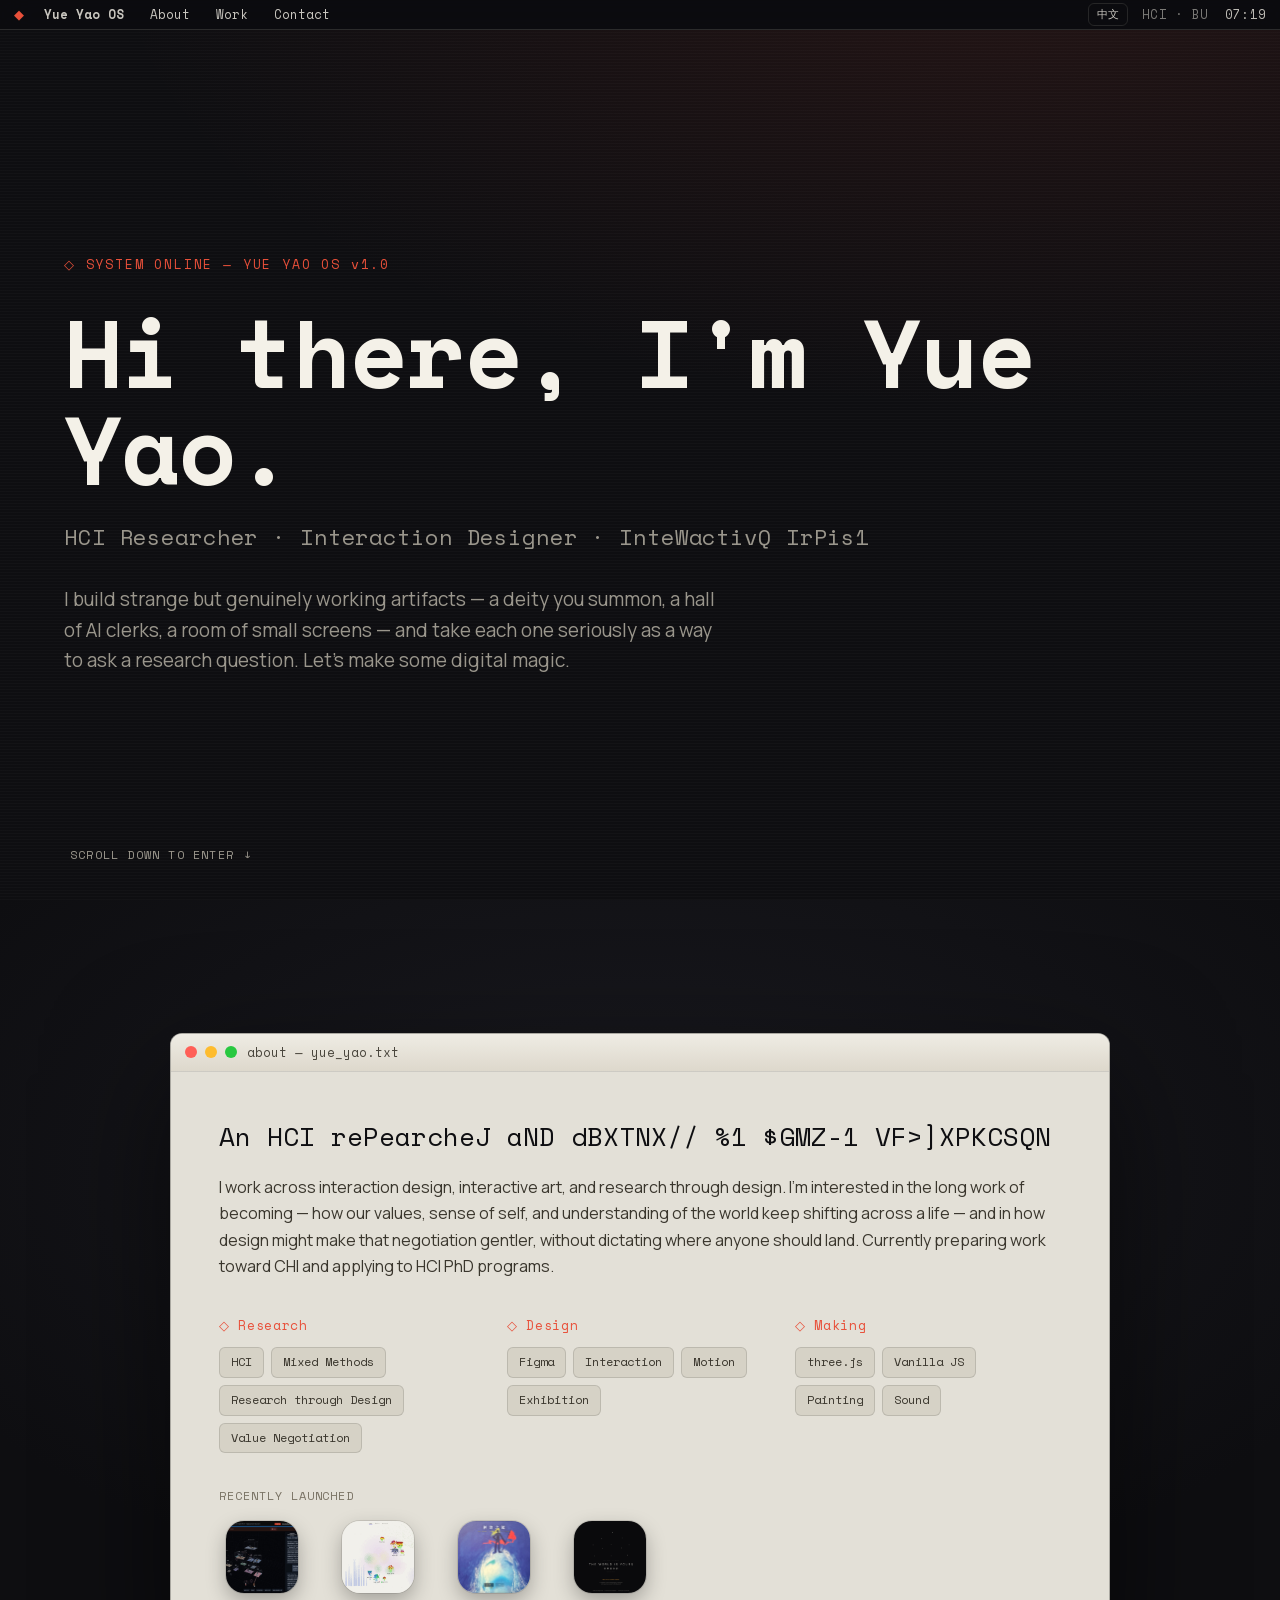
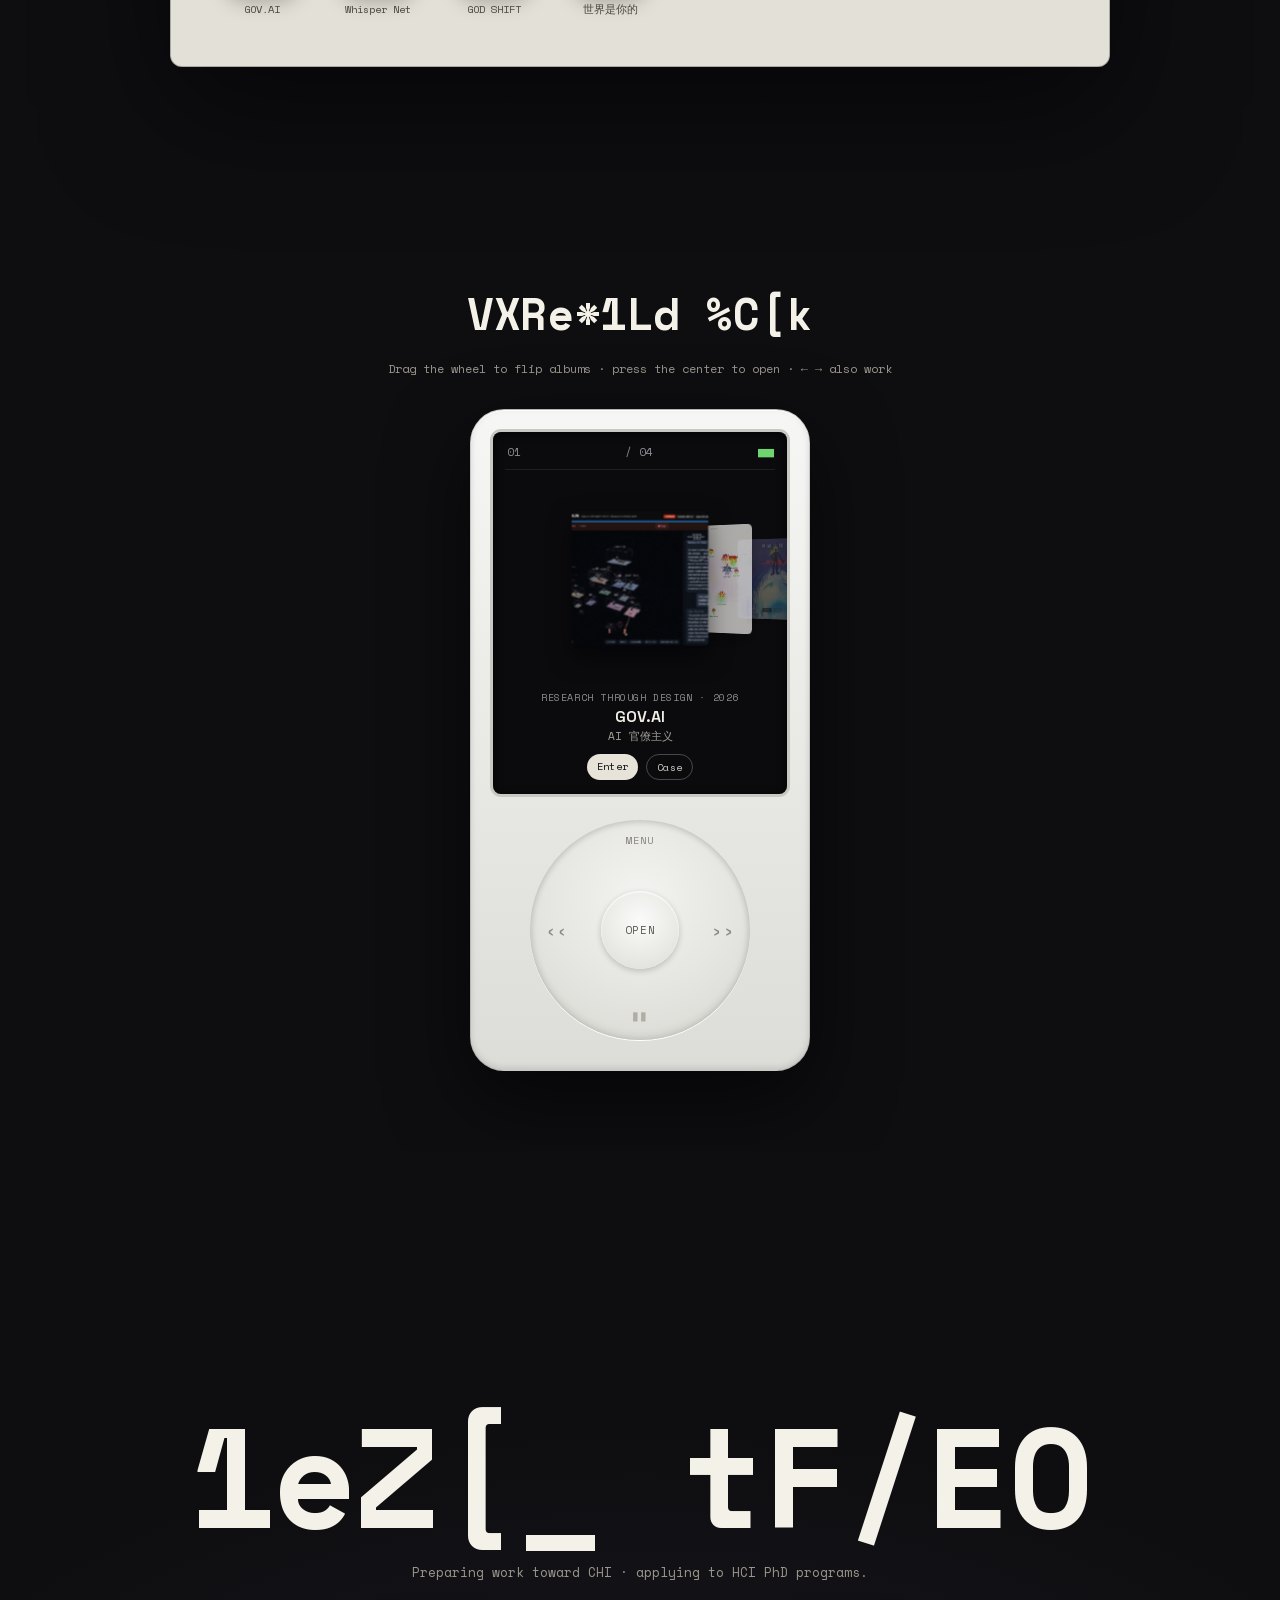
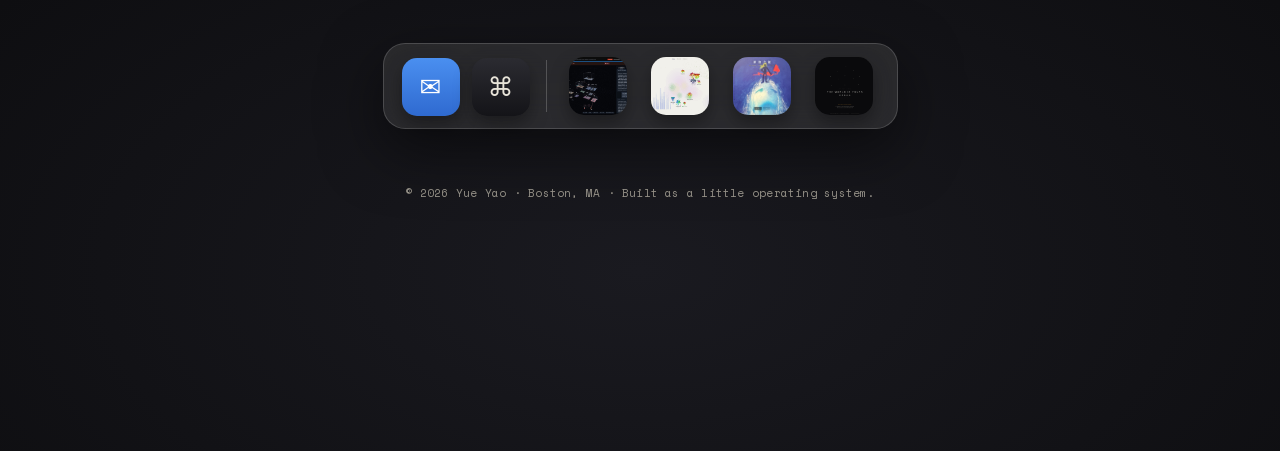
==== index.html @ 24287b3c "Reorder works: GOV.AI, Whisper Network, GOD SHIFT, The World Is Yours" ====
<!DOCTYPE html>
<html lang="en">
<head>
  <meta charset="UTF-8">
  <meta name="viewport" content="width=device-width, initial-scale=1.0">
  <title>Yue Yao — HCI Researcher · Interaction Designer · Interactive Artist</title>
  <meta name="description" content="Yue Yao — HCI researcher, interaction designer and interactive artist. A playful OS-style portfolio: boot in, flip through the projects on the iPod, launch from the dock.">
  <link rel="stylesheet" href="css/fonts.css">
  <link rel="stylesheet" href="css/style.css">
  <link rel="icon" href="data:image/svg+xml,<svg xmlns=%22http://www.w3.org/2000/svg%22 viewBox=%220 0 100 100%22><rect width=%22100%22 height=%22100%22 rx=%2220%22 fill=%22%230e0e11%22/><text x=%2250%22 y=%2272%22 font-size=%2264%22 text-anchor=%22middle%22 fill=%22%23e7e3d8%22>◆</text></svg>">
</head>
<body>

  <!-- ── Menu bar ────────────────────────────────────────── -->
  <div class="menubar">
    <div class="mb-left">
      <span class="mb-logo">◆</span>
      <button class="mb-item mb-name" data-go="boot">Yue Yao OS</button>
      <button class="mb-item" data-go="about"><span class="en">About</span><span class="zh">关于</span></button>
      <button class="mb-item" data-go="ipod"><span class="en">Work</span><span class="zh">作品</span></button>
      <button class="mb-item" data-go="dock"><span class="en">Contact</span><span class="zh">联系</span></button>
    </div>
    <div class="mb-right">
      <button class="mb-lang" id="langToggle" type="button" aria-label="Switch language">中文</button>
      <span class="mb-sig">HCI · BU</span>
      <span class="mb-clock" id="clock">--:--</span>
    </div>
  </div>

  <main>

    <!-- ══ BOOT / HERO ═══════════════════════════════════ -->
    <section class="boot" id="boot">
      <div class="boot-inner">
        <p class="mono-label scramble" data-en="◇ SYSTEM ONLINE — YUE YAO OS v1.0" data-zh="◇ 系统已启动 — YUE YAO OS v1.0"></p>
        <h1 class="boot-title scramble" data-en="Hi there, I'm Yue Yao." data-zh="你好，我是 Yue Yao。"></h1>
        <p class="boot-sub scramble" data-en="HCI Researcher · Interaction Designer · Interactive Artist" data-zh="HCI 研究者 · 交互设计师 · 交互艺术家"></p>
        <p class="boot-blurb">
          <span class="en">I build strange but genuinely working artifacts — a deity you summon, a hall of AI clerks, a room of small screens — and take each one seriously as a way to ask a research question. Let's make some digital magic.</span>
          <span class="zh">我造一些奇怪、却真的能运行的作品——一位可被召唤的神明、一座 AI 办事大厅、一屋子小小的屏幕——再把每一个当作提出研究问题的方式。一起造点数字魔法。</span>
        </p>
      </div>
      <button class="boot-cue" data-go="about">
        <span class="en">Scroll down to enter</span><span class="zh">向下滚动进入</span>
        <span class="cue-arrow">↓</span>
      </button>
    </section>

    <!-- ══ ABOUT (window) ════════════════════════════════ -->
    <section class="desk" id="about">
      <div class="window">
        <div class="win-bar">
          <span class="lights"><i></i><i></i><i></i></span>
          <span class="win-title">about — yue_yao.txt</span>
          <span class="win-spacer"></span>
        </div>
        <div class="win-body">
          <p class="win-lead scramble" data-en="An HCI researcher and designer at Boston University." data-zh="波士顿大学的 HCI 研究者与设计师。"></p>
          <p class="win-p">
            <span class="en">I work across interaction design, interactive art, and research through design. I'm interested in the long work of becoming — how our values, sense of self, and understanding of the world keep shifting across a life — and in how design might make that negotiation gentler, without dictating where anyone should land. Currently preparing work toward CHI and applying to HCI PhD programs.</span>
            <span class="zh">我工作横跨交互设计、交互艺术与研究性设计。我关注漫长的“成为”——价值、自我与世界理解如何在一生中不断变化——以及设计如何让这场协商更温和，同时不去规定任何人最终落在哪里。目前正为 CHI 投稿准备，并申请 HCI 博士项目。</span>
          </p>

          <div class="skills">
            <div class="skill-col">
              <p class="skill-h">◇ <span class="en">Research</span><span class="zh">研究</span></p>
              <ul><li>HCI</li><li>Mixed Methods</li><li>Research through Design</li><li>Value Negotiation</li></ul>
            </div>
            <div class="skill-col">
              <p class="skill-h">◇ <span class="en">Design</span><span class="zh">设计</span></p>
              <ul><li>Figma</li><li>Interaction</li><li>Motion</li><li>Exhibition</li></ul>
            </div>
            <div class="skill-col">
              <p class="skill-h">◇ <span class="en">Making</span><span class="zh">造物</span></p>
              <ul><li>three.js</li><li>Vanilla JS</li><li>Painting</li><li>Sound</li></ul>
            </div>
          </div>

          <p class="recent-label"><span class="en">Recently launched</span><span class="zh">最近上线</span></p>
          <div class="app-row">
            <button class="app" data-album="0"><img src="assets/covers/govai.jpg" alt="GOV.AI"><span>GOV.AI</span></button>
            <button class="app" data-album="1"><img src="assets/covers/mycelium.png" alt="The Whisper Network"><span>Whisper Net</span></button>
            <button class="app" data-album="2"><img src="assets/covers/god-shift.jpg" alt="GOD SHIFT"><span>GOD SHIFT</span></button>
            <button class="app" data-album="3"><img src="assets/covers/negotiated.png" alt="THE WORLD IS YOURS"><span>世界是你的</span></button>
          </div>
        </div>
      </div>
    </section>

    <!-- ══ IPOD (projects) ═══════════════════════════════ -->
    <section class="pod-sec" id="ipod">
      <div class="pod-head">
        <h2 class="scramble" data-en="Selected Work" data-zh="精选作品"></h2>
        <p class="pod-hint"><span class="en">Drag the wheel to flip albums · press the center to open · ← → also work</span><span class="zh">拖动转盘切换“专辑” · 按中心打开 · 也可用 ← →</span></p>
      </div>

      <div class="ipod" id="ipod-device">
        <div class="ipod-screen">
          <div class="screen-status"><span id="scr-idx">01</span> / 04 <span class="scr-batt">▮▮▮▮</span></div>
          <div class="coverflow" id="coverflow">
            <!-- album 0 -->
            <article class="album" data-i="0"
              data-title="GOV.AI" data-cn="AI 官僚主义" data-cat="Research through Design" data-year="2026"
              data-demo="https://govai.yueyao.design" data-demolabel="Enter"
              data-case="https://govai.yueyao.design/study">
              <img src="assets/covers/govai.jpg" alt="GOV.AI">
            </article>
            <!-- album 1 -->
            <article class="album" data-i="1"
              data-title="The Whisper Network" data-cn="菌根 · Mycelium" data-cat="Interactive Installation" data-year="2026"
              data-demo="https://mycelium.yueyao.design/" data-demolabel="Enter"
              data-case="https://mycelium.yueyao.design/portfolio" data-caselabel="Portfolio" data-caselabel-zh="作品集">
              <img src="assets/covers/mycelium.png" alt="The Whisper Network">
            </article>
            <!-- album 2 -->
            <article class="album" data-i="2"
              data-title="GOD SHIFT" data-cn="神谕之镜" data-cat="Playable Game" data-year="2026"
              data-demo="https://godshift.yueyao.design/" data-demolabel="Play"
              data-case="https://godshift.yueyao.design/portfolio-v2.html">
              <img src="assets/covers/god-shift.jpg" alt="GOD SHIFT">
            </article>
            <!-- album 3 -->
            <article class="album" data-i="3"
              data-title="THE WORLD IS YOURS" data-cn="世界是你的" data-cat="Exhibition" data-year="2026"
              data-demo="https://wis.yueyao.design/" data-demolabel="Exhibition"
              data-case="https://wis.yueyao.design/case/">
              <img src="assets/covers/negotiated.png" alt="THE WORLD IS YOURS">
            </article>
          </div>
          <div class="nowplaying" id="nowplaying">
            <p class="np-cat" id="np-cat">Playable Game · 2026</p>
            <p class="np-title" id="np-title">GOD SHIFT</p>
            <p class="np-cn" id="np-cn">神谕之镜</p>
            <div class="np-links" id="np-links"></div>
          </div>
        </div>

        <div class="wheel" id="wheel" role="group" aria-label="iPod click wheel">
          <span class="w-label w-menu" data-go="about">MENU</span>
          <span class="w-label w-left" data-wheel="prev">‹‹</span>
          <span class="w-label w-right" data-wheel="next">››</span>
          <span class="w-label w-down" data-go="dock">▮▮</span>
          <button class="w-center" id="wcenter" aria-label="Open project"><span class="en">OPEN</span><span class="zh">打开</span></button>
        </div>
      </div>
    </section>

    <!-- ══ DOCK / CONTACT ════════════════════════════════ -->
    <section class="dock-sec" id="dock">
      <h2 class="dock-title scramble" data-en="Let's talk." data-zh="来聊聊。"></h2>
      <p class="dock-sub"><span class="en">Preparing work toward CHI · applying to HCI PhD programs.</span><span class="zh">正为 CHI 投稿准备 · 申请 HCI 博士项目。</span></p>

      <div class="dock">
        <a class="dock-app" href="mailto:nikkiyao@bu.edu" title="Email"><span class="di di-mail">✉</span><span class="dock-tip">nikkiyao@bu.edu</span></a>
        <a class="dock-app" href="https://github.com/acrux-yueyao" target="_blank" rel="noopener" title="GitHub"><span class="di di-gh">⌘</span><span class="dock-tip">github.com/acrux-yueyao</span></a>
        <span class="dock-div"></span>
        <button class="dock-app" data-album="0" title="GOV.AI"><img src="assets/covers/govai.jpg" alt=""><span class="dock-tip">GOV.AI</span></button>
        <button class="dock-app" data-album="1" title="The Whisper Network"><img src="assets/covers/mycelium.png" alt=""><span class="dock-tip">Whisper Net</span></button>
        <button class="dock-app" data-album="2" title="GOD SHIFT"><img src="assets/covers/god-shift.jpg" alt=""><span class="dock-tip">GOD SHIFT</span></button>
        <button class="dock-app" data-album="3" title="THE WORLD IS YOURS"><img src="assets/covers/negotiated.png" alt=""><span class="dock-tip">世界是你的</span></button>
      </div>

      <p class="colophon">© 2026 Yue Yao · <span class="en">Boston, MA</span><span class="zh">马萨诸塞州，波士顿</span> · <span class="en">Built as a little operating system.</span><span class="zh">做成一个小小的操作系统。</span></p>
    </section>

  </main>

  <script src="js/app.js"></script>
</body>
</html>
---- css/fonts.css ----
@font-face {
  font-family: 'Manrope';
  font-style: normal;
  font-weight: 400;
  font-display: swap;
  src: url(../assets/fonts/Manrope-400-latin.woff2) format('woff2');
  unicode-range: U+0000-00FF, U+0131, U+0152-0153, U+02BB-02BC, U+02C6, U+02DA, U+02DC, U+0304, U+0308, U+0329, U+2000-206F, U+20AC, U+2122, U+2191, U+2193, U+2212, U+2215, U+FEFF, U+FFFD;
}
@font-face {
  font-family: 'Manrope';
  font-style: normal;
  font-weight: 500;
  font-display: swap;
  src: url(../assets/fonts/Manrope-400-latin.woff2) format('woff2');
  unicode-range: U+0000-00FF, U+0131, U+0152-0153, U+02BB-02BC, U+02C6, U+02DA, U+02DC, U+0304, U+0308, U+0329, U+2000-206F, U+20AC, U+2122, U+2191, U+2193, U+2212, U+2215, U+FEFF, U+FFFD;
}
@font-face {
  font-family: 'Manrope';
  font-style: normal;
  font-weight: 600;
  font-display: swap;
  src: url(../assets/fonts/Manrope-400-latin.woff2) format('woff2');
  unicode-range: U+0000-00FF, U+0131, U+0152-0153, U+02BB-02BC, U+02C6, U+02DA, U+02DC, U+0304, U+0308, U+0329, U+2000-206F, U+20AC, U+2122, U+2191, U+2193, U+2212, U+2215, U+FEFF, U+FFFD;
}
@font-face {
  font-family: 'Manrope';
  font-style: normal;
  font-weight: 700;
  font-display: swap;
  src: url(../assets/fonts/Manrope-400-latin.woff2) format('woff2');
  unicode-range: U+0000-00FF, U+0131, U+0152-0153, U+02BB-02BC, U+02C6, U+02DA, U+02DC, U+0304, U+0308, U+0329, U+2000-206F, U+20AC, U+2122, U+2191, U+2193, U+2212, U+2215, U+FEFF, U+FFFD;
}
@font-face {
  font-family: 'Space Grotesk';
  font-style: normal;
  font-weight: 400;
  font-display: swap;
  src: url(../assets/fonts/SpaceGrotesk-400-latin.woff2) format('woff2');
  unicode-range: U+0000-00FF, U+0131, U+0152-0153, U+02BB-02BC, U+02C6, U+02DA, U+02DC, U+0304, U+0308, U+0329, U+2000-206F, U+20AC, U+2122, U+2191, U+2193, U+2212, U+2215, U+FEFF, U+FFFD;
}
@font-face {
  font-family: 'Space Grotesk';
  font-style: normal;
  font-weight: 500;
  font-display: swap;
  src: url(../assets/fonts/SpaceGrotesk-400-latin.woff2) format('woff2');
  unicode-range: U+0000-00FF, U+0131, U+0152-0153, U+02BB-02BC, U+02C6, U+02DA, U+02DC, U+0304, U+0308, U+0329, U+2000-206F, U+20AC, U+2122, U+2191, U+2193, U+2212, U+2215, U+FEFF, U+FFFD;
}
@font-face {
  font-family: 'Space Grotesk';
  font-style: normal;
  font-weight: 600;
  font-display: swap;
  src: url(../assets/fonts/SpaceGrotesk-400-latin.woff2) format('woff2');
  unicode-range: U+0000-00FF, U+0131, U+0152-0153, U+02BB-02BC, U+02C6, U+02DA, U+02DC, U+0304, U+0308, U+0329, U+2000-206F, U+20AC, U+2122, U+2191, U+2193, U+2212, U+2215, U+FEFF, U+FFFD;
}
@font-face {
  font-family: 'Space Grotesk';
  font-style: normal;
  font-weight: 700;
  font-display: swap;
  src: url(../assets/fonts/SpaceGrotesk-400-latin.woff2) format('woff2');
  unicode-range: U+0000-00FF, U+0131, U+0152-0153, U+02BB-02BC, U+02C6, U+02DA, U+02DC, U+0304, U+0308, U+0329, U+2000-206F, U+20AC, U+2122, U+2191, U+2193, U+2212, U+2215, U+FEFF, U+FFFD;
}
@font-face {
  font-family: 'Space Mono';
  font-style: normal;
  font-weight: 400;
  font-display: swap;
  src: url(../assets/fonts/SpaceMono-400-latin.woff2) format('woff2');
  unicode-range: U+0000-00FF, U+0131, U+0152-0153, U+02BB-02BC, U+02C6, U+02DA, U+02DC, U+0304, U+0308, U+0329, U+2000-206F, U+20AC, U+2122, U+2191, U+2193, U+2212, U+2215, U+FEFF, U+FFFD;
}
@font-face {
  font-family: 'Space Mono';
  font-style: normal;
  font-weight: 700;
  font-display: swap;
  src: url(../assets/fonts/SpaceMono-700-latin.woff2) format('woff2');
  unicode-range: U+0000-00FF, U+0131, U+0152-0153, U+02BB-02BC, U+02C6, U+02DA, U+02DC, U+0304, U+0308, U+0329, U+2000-206F, U+20AC, U+2122, U+2191, U+2193, U+2212, U+2215, U+FEFF, U+FFFD;
}
---- css/style.css ----
/* ============================================================
   Yue Yao OS — iPod / macOS skeuomorphic portfolio
   ============================================================ */

:root{
  --ink:#0E0E11;          /* desktop near-black */
  --ink-2:#17171B;
  --paper:#E3E0D7;        /* light panel */
  --paper-2:#D6D2C6;
  --fg:#EAE7DE;           /* light text on dark */
  --fg-dim:#9A968C;
  --line:rgba(233,229,218,.14);
  --accent:#E8503A;       /* vermilion */
  --accent-2:#5FA8D8;
  --gutter: clamp(20px, 5vw, 80px);
  --disp:"Space Grotesk", system-ui, sans-serif;
  --sans:"Manrope", system-ui, -apple-system, sans-serif;
  --mono:"Space Mono", ui-monospace, "SF Mono", monospace;
}

*{ box-sizing:border-box; }
html{ scroll-behavior:smooth; -webkit-text-size-adjust:100%; }
body{
  margin:0; background:var(--ink); color:var(--fg);
  font-family:var(--sans); font-size:17px; line-height:1.55;
  -webkit-font-smoothing:antialiased; text-rendering:optimizeLegibility;
}
img{ display:block; max-width:100%; }
button{ font:inherit; color:inherit; background:none; border:none; cursor:pointer; }
a{ color:inherit; text-decoration:none; }

.zh{ display:none; }
html[lang="zh"] .en{ display:none; }
html[lang="zh"] .zh{ display:inline; }
html[lang="zh"]{ --sans:"Manrope","Noto Sans SC","PingFang SC",sans-serif; }

/* ── Menu bar ────────────────────────────────────────────── */
.menubar{
  position:fixed; top:0; left:0; right:0; z-index:100;
  height:30px; display:flex; align-items:center; justify-content:space-between;
  padding:0 14px; font-family:var(--mono); font-size:12.5px; letter-spacing:.02em;
  background:rgba(12,12,15,.72); backdrop-filter:blur(16px) saturate(1.4);
  -webkit-backdrop-filter:blur(16px) saturate(1.4);
  border-bottom:1px solid var(--line); color:var(--fg);
}
.mb-left, .mb-right{ display:flex; align-items:center; gap:14px; }
.mb-logo{ color:var(--accent); }
.mb-name{ font-weight:700; }
.mb-item{ color:var(--fg); opacity:.85; transition:opacity .2s, color .2s; }
.mb-item:hover{ opacity:1; color:var(--accent); }
.mb-sig{ opacity:.5; }
.mb-clock{ opacity:.8; min-width:44px; text-align:right; }
.mb-lang{ font-family:var(--mono); font-size:11px; border:1px solid var(--line); border-radius:6px; padding:2px 8px; opacity:.85; }
.mb-lang:hover{ color:var(--accent); border-color:var(--accent); opacity:1; }

main{ padding-top:30px; }

/* scramble helper */
.scramble{ font-family:var(--mono); }

/* ── BOOT / HERO ─────────────────────────────────────────── */
.boot{
  min-height:calc(100vh - 30px); display:flex; flex-direction:column;
  justify-content:center; padding:0 var(--gutter);
  position:relative;
  background:
    radial-gradient(120% 90% at 80% -10%, rgba(232,80,58,.10), transparent 60%),
    repeating-linear-gradient(0deg, rgba(255,255,255,.018) 0 1px, transparent 1px 3px);
}
.boot-inner{ max-width:1100px; }
.mono-label{ font-size:13px; letter-spacing:.14em; color:var(--accent); margin:0 0 28px; }
.boot-title{
  font-family:var(--mono); font-weight:700;
  font-size:clamp(38px,7.5vw,104px); line-height:1.02; letter-spacing:-.02em;
  margin:0; color:#F4F1E8;
}
.boot-sub{ font-size:clamp(15px,2vw,22px); letter-spacing:.04em; color:var(--fg-dim); margin:22px 0 0; }
.boot-blurb{ font-family:var(--sans); font-size:clamp(16px,1.7vw,19px); line-height:1.6; color:var(--fg-dim); max-width:60ch; margin:30px 0 0; }
.boot-blurb .en, .boot-blurb .zh{ color:var(--fg-dim); }
.boot-cue{
  position:absolute; bottom:34px; left:var(--gutter);
  font-family:var(--mono); font-size:12px; letter-spacing:.1em; text-transform:uppercase;
  color:var(--fg-dim); display:flex; align-items:center; gap:10px;
}
.boot-cue:hover{ color:var(--accent); }
.cue-arrow{ display:inline-block; animation:bob 1.8s ease-in-out infinite; }
@keyframes bob{ 0%,100%{ transform:translateY(0);} 50%{ transform:translateY(5px);} }

/* ── ABOUT window ────────────────────────────────────────── */
.desk{
  min-height:100vh; display:flex; align-items:center; justify-content:center;
  padding:80px var(--gutter);
  background:radial-gradient(90% 70% at 50% 30%, #1a1a20 0%, var(--ink) 70%);
}
.window{
  width:min(940px,100%); background:var(--paper); color:var(--ink);
  border-radius:12px; overflow:hidden;
  box-shadow:0 40px 120px rgba(0,0,0,.55), 0 2px 0 rgba(255,255,255,.5) inset;
  border:1px solid rgba(0,0,0,.25);
}
.win-bar{
  display:flex; align-items:center; gap:10px; height:38px; padding:0 14px;
  background:linear-gradient(#efece4,#ddd8cc); border-bottom:1px solid rgba(0,0,0,.14);
}
.lights{ display:flex; gap:8px; }
.lights i{ width:12px; height:12px; border-radius:50%; display:block; }
.lights i:nth-child(1){ background:#ff5f57; }
.lights i:nth-child(2){ background:#febc2e; }
.lights i:nth-child(3){ background:#28c840; }
.win-title{ font-family:var(--mono); font-size:12.5px; color:#4a463d; }
.win-spacer{ flex:1; }
.win-body{ padding:clamp(24px,4vw,48px); }
.win-lead{ font-family:var(--mono); font-size:clamp(18px,2.4vw,26px); line-height:1.3; color:var(--ink); margin:0 0 20px; }
.win-p .en, .win-p .zh{ font-size:16px; line-height:1.65; color:#3a362d; }

.skills{ display:grid; grid-template-columns:repeat(3,1fr); gap:22px; margin:36px 0 10px; }
.skill-h{ font-family:var(--mono); font-size:13px; letter-spacing:.05em; color:var(--accent); margin:0 0 12px; }
.skill-col ul{ list-style:none; margin:0; padding:0; display:flex; flex-wrap:wrap; gap:7px; }
.skill-col li{ font-family:var(--mono); font-size:12px; color:#3a362d; padding:5px 11px; background:var(--paper-2); border:1px solid rgba(0,0,0,.12); border-radius:6px; }

.recent-label{ font-family:var(--mono); font-size:12px; letter-spacing:.08em; text-transform:uppercase; color:#7a7365; margin:34px 0 14px; }
.app-row{ display:flex; gap:clamp(14px,3vw,30px); flex-wrap:wrap; }
.app{ display:flex; flex-direction:column; align-items:center; gap:8px; width:86px; transition:transform .25s; }
.app img{ width:72px; height:72px; border-radius:18px; object-fit:cover; box-shadow:0 8px 20px rgba(0,0,0,.28), 0 0 0 1px rgba(0,0,0,.1); }
.app span{ font-family:var(--mono); font-size:10.5px; color:#4a463d; text-align:center; }
.app:hover{ transform:translateY(-6px); }

/* ── IPOD ────────────────────────────────────────────────── */
.pod-sec{ min-height:100vh; display:flex; flex-direction:column; align-items:center; justify-content:center; padding:80px var(--gutter); gap:30px; }
.pod-head{ text-align:center; }
.pod-head h2{ font-family:var(--mono); font-weight:700; font-size:clamp(24px,4vw,44px); letter-spacing:-.01em; margin:0; color:#F4F1E8; }
.pod-hint{ font-family:var(--mono); font-size:12px; color:var(--fg-dim); margin:12px 0 0; }

.ipod{
  width:min(340px,86vw); padding:22px 22px 30px; border-radius:34px;
  background:linear-gradient(#f6f6f4,#dcdcd8); position:relative;
  box-shadow:0 30px 80px rgba(0,0,0,.6), inset 0 1px 0 #fff, inset 0 -2px 6px rgba(0,0,0,.12);
  border:1px solid rgba(0,0,0,.18);
  user-select:none;
}
.ipod-screen{
  background:#0b0b0e; border-radius:8px; padding:12px; margin-bottom:26px;
  box-shadow:inset 0 2px 10px rgba(0,0,0,.7), 0 0 0 3px #c9c9c4;
  overflow:hidden;
}
.screen-status{ font-family:var(--mono); font-size:11px; color:#8f8f97; display:flex; justify-content:space-between; padding:0 2px 8px; border-bottom:1px solid rgba(255,255,255,.08); }
.scr-batt{ letter-spacing:-2px; color:#6fd36f; }

.coverflow{ position:relative; height:190px; margin:14px 0 10px; perspective:900px; }
.album{
  position:absolute; top:50%; left:50%; width:130px; height:130px;
  margin:-65px 0 0 -65px; transition:transform .45s cubic-bezier(.2,.7,.2,1), opacity .45s, filter .45s;
  transform-style:preserve-3d;
}
.album img{ width:100%; height:100%; object-fit:cover; border-radius:6px; box-shadow:0 10px 22px rgba(0,0,0,.5); }
.album.is-center{ z-index:5; }

.nowplaying{ text-align:center; padding:6px 4px 2px; }
.np-cat{ font-family:var(--mono); font-size:10px; letter-spacing:.06em; text-transform:uppercase; color:#8f8f97; margin:0; }
.np-title{ font-family:var(--disp); font-weight:600; font-size:16px; color:#f2efe6; margin:3px 0 1px; line-height:1.15; }
.np-cn{ font-family:var(--mono); font-size:11px; color:#a6a29a; margin:0; }
.np-links{ display:flex; gap:8px; justify-content:center; margin-top:9px; min-height:24px; }
.np-links a{ font-family:var(--mono); font-size:10.5px; letter-spacing:.03em; color:#0b0b0e; background:#e7e3d8; padding:4px 10px; border-radius:20px; transition:background .2s,color .2s; }
.np-links a.alt{ background:transparent; color:#cfcbc0; border:1px solid rgba(255,255,255,.25); }
.np-links a:hover{ background:var(--accent); color:#fff; }

/* click wheel */
.wheel{
  width:220px; height:220px; margin:0 auto; border-radius:50%; position:relative;
  background:radial-gradient(circle at 50% 35%, #f3f3f1, #d8d8d2);
  box-shadow:inset 0 2px 6px rgba(0,0,0,.14), inset 0 -3px 8px rgba(0,0,0,.10), 0 1px 0 #fff;
  touch-action:none;
}
.w-center{
  position:absolute; top:50%; left:50%; width:78px; height:78px; margin:-39px 0 0 -39px;
  border-radius:50%; background:radial-gradient(circle at 50% 38%, #fbfbfa, #dcdcd6);
  box-shadow:inset 0 1px 2px #fff, 0 2px 6px rgba(0,0,0,.2);
  font-family:var(--mono); font-size:11px; letter-spacing:.06em; color:#5a5750;
  transition:transform .1s;
}
.w-center:active{ transform:scale(.95); }
.w-label{ position:absolute; font-family:var(--mono); font-size:12px; letter-spacing:.08em; color:#8a877e; cursor:pointer; }
.w-menu{ top:12px; left:50%; transform:translateX(-50%); font-size:10.5px; }
.w-down{ bottom:14px; left:50%; transform:translateX(-50%); color:#b0ada4; }
.w-left{ left:16px; top:50%; transform:translateY(-50%); font-size:16px; }
.w-right{ right:16px; top:50%; transform:translateY(-50%); font-size:16px; }
.w-label:hover{ color:var(--accent); }

/* ── DOCK / CONTACT ──────────────────────────────────────── */
.dock-sec{ min-height:100vh; display:flex; flex-direction:column; align-items:center; justify-content:center; padding:80px var(--gutter) 60px; text-align:center; position:relative;
  background:radial-gradient(90% 70% at 50% 80%, #1a1a20 0%, var(--ink) 70%); }
.dock-title{ font-family:var(--mono); font-weight:700; font-size:clamp(48px,11vw,140px); line-height:.95; letter-spacing:-.03em; margin:0; color:#F4F1E8; }
.dock-sub{ font-family:var(--mono); font-size:13px; color:var(--fg-dim); margin:20px 0 60px; }

.dock{
  display:inline-flex; align-items:flex-end; gap:12px; padding:12px 18px;
  background:rgba(230,228,220,.1); border:1px solid rgba(255,255,255,.16);
  border-radius:22px; backdrop-filter:blur(18px); -webkit-backdrop-filter:blur(18px);
  box-shadow:0 20px 60px rgba(0,0,0,.5);
}
.dock-app{ position:relative; display:block; transition:transform .2s cubic-bezier(.2,.7,.2,1); }
.dock-app img, .di{
  width:58px; height:58px; border-radius:15px; object-fit:cover; display:flex;
  align-items:center; justify-content:center; box-shadow:0 8px 18px rgba(0,0,0,.35);
}
.di{ font-size:26px; background:linear-gradient(#3a3a42,#22222a); color:#e7e3d8; }
.di-mail{ background:linear-gradient(#4a8ff0,#2f6ad0); color:#fff; }
.di-gh{ background:linear-gradient(#2b2b31,#141418); }
.dock-app:hover{ transform:translateY(-14px) scale(1.12); }
.dock-div{ width:1px; align-self:stretch; margin:4px 4px; background:rgba(255,255,255,.2); }
.dock-tip{
  position:absolute; bottom:calc(100% + 10px); left:50%; transform:translateX(-50%) translateY(4px);
  font-family:var(--mono); font-size:11px; white-space:nowrap; color:#0b0b0e;
  background:#e7e3d8; padding:4px 9px; border-radius:6px; opacity:0; pointer-events:none;
  transition:opacity .2s, transform .2s;
}
.dock-app:hover .dock-tip{ opacity:1; transform:translateX(-50%) translateY(0); }

.colophon{ font-family:var(--mono); font-size:11px; color:var(--fg-dim); margin-top:56px; letter-spacing:.02em; }

/* ── Responsive ──────────────────────────────────────────── */
@media (max-width: 720px){
  .mb-sig{ display:none; }
  .skills{ grid-template-columns:1fr; gap:16px; }
  .boot-cue{ left:var(--gutter); }
  .dock{ flex-wrap:wrap; justify-content:center; }
}
@media (max-width: 420px){
  .mb-item{ display:none; }
  .mb-name{ display:inline; }
}
@media (prefers-reduced-motion: reduce){
  html{ scroll-behavior:auto; }
  *{ animation:none !important; }
}
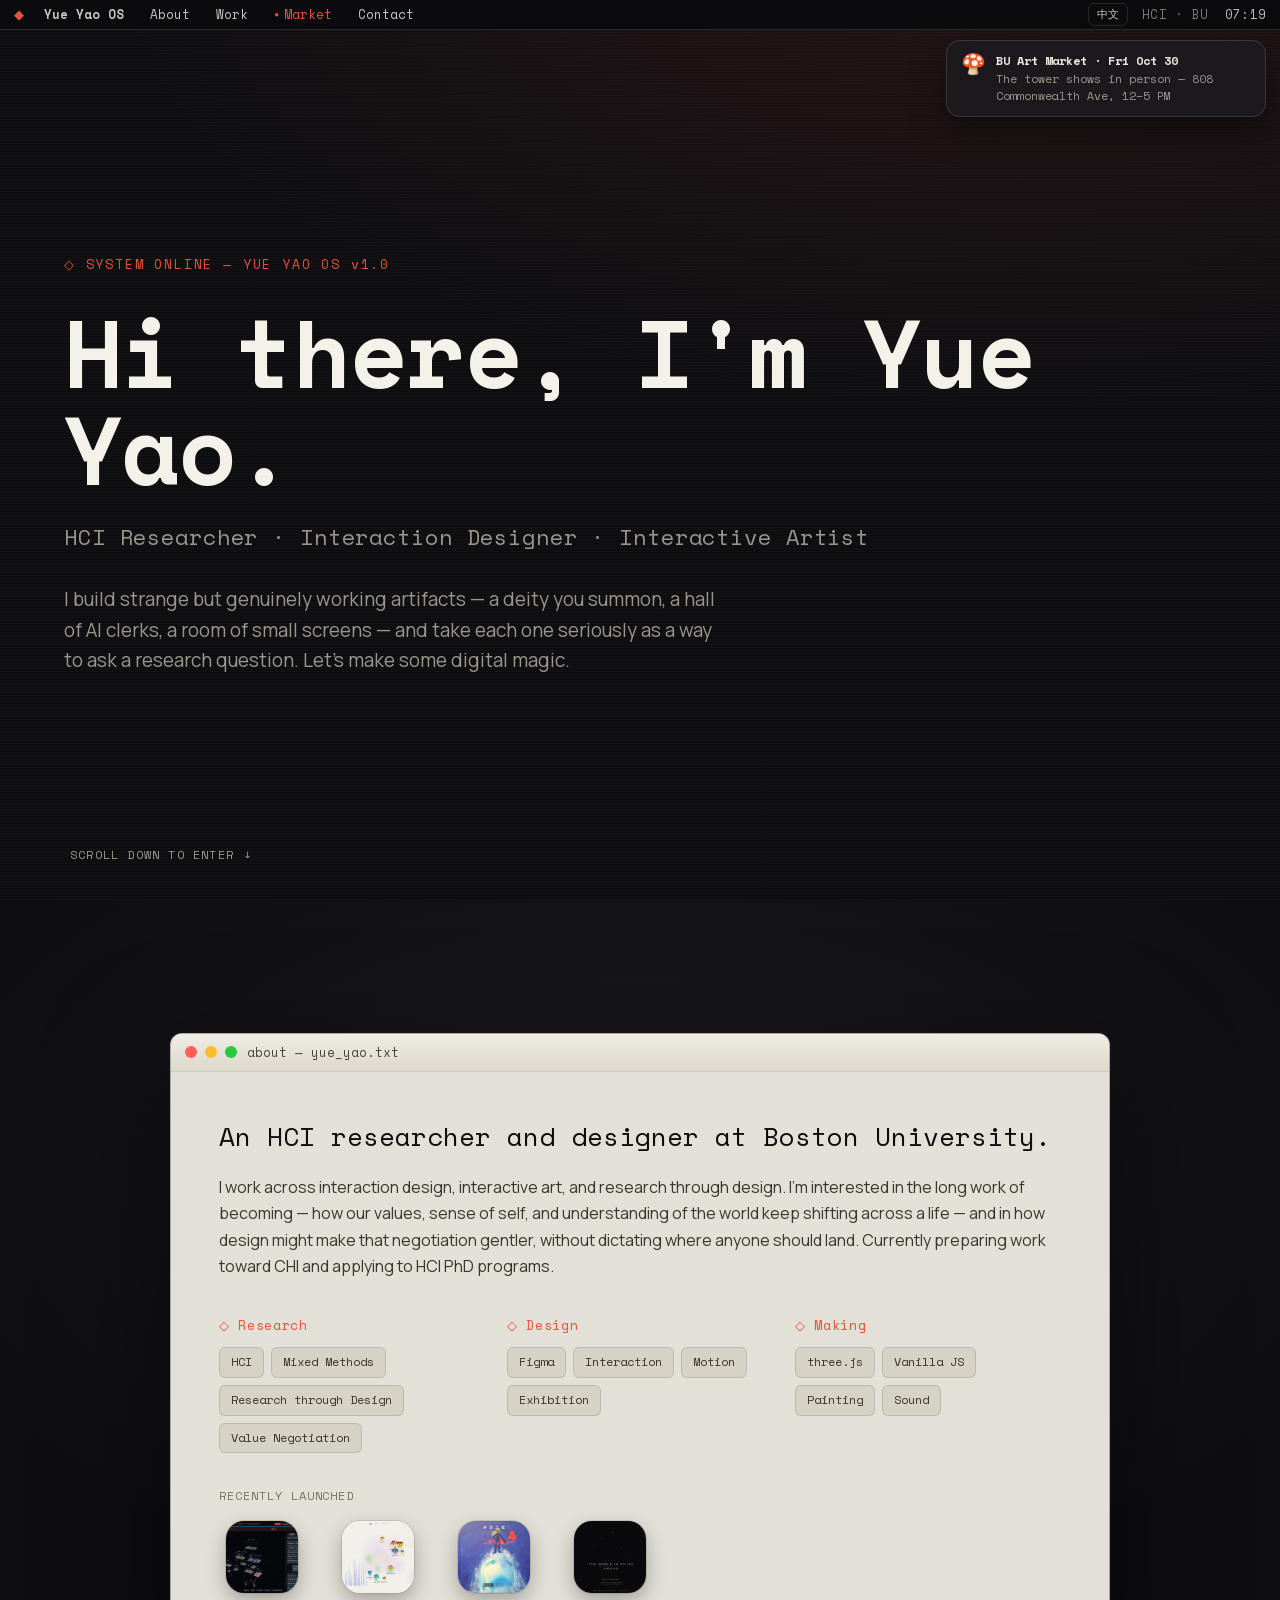
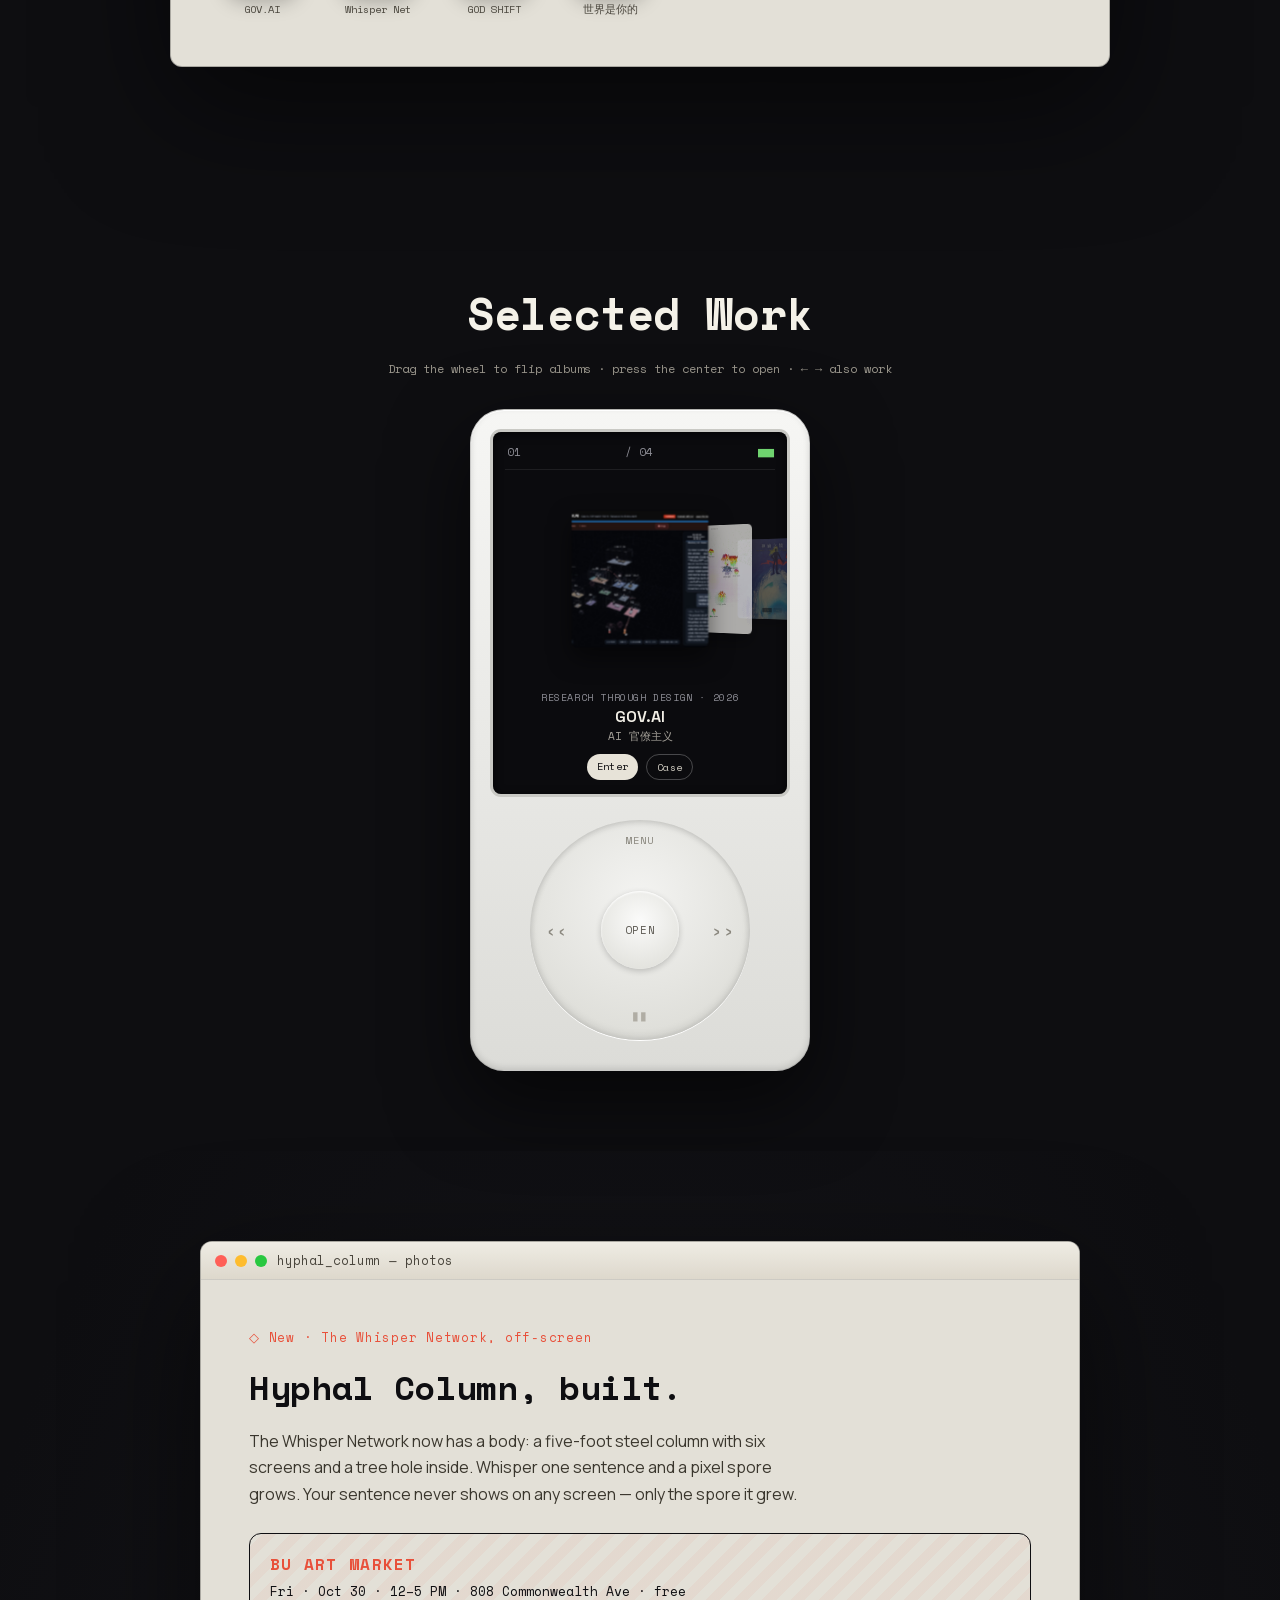
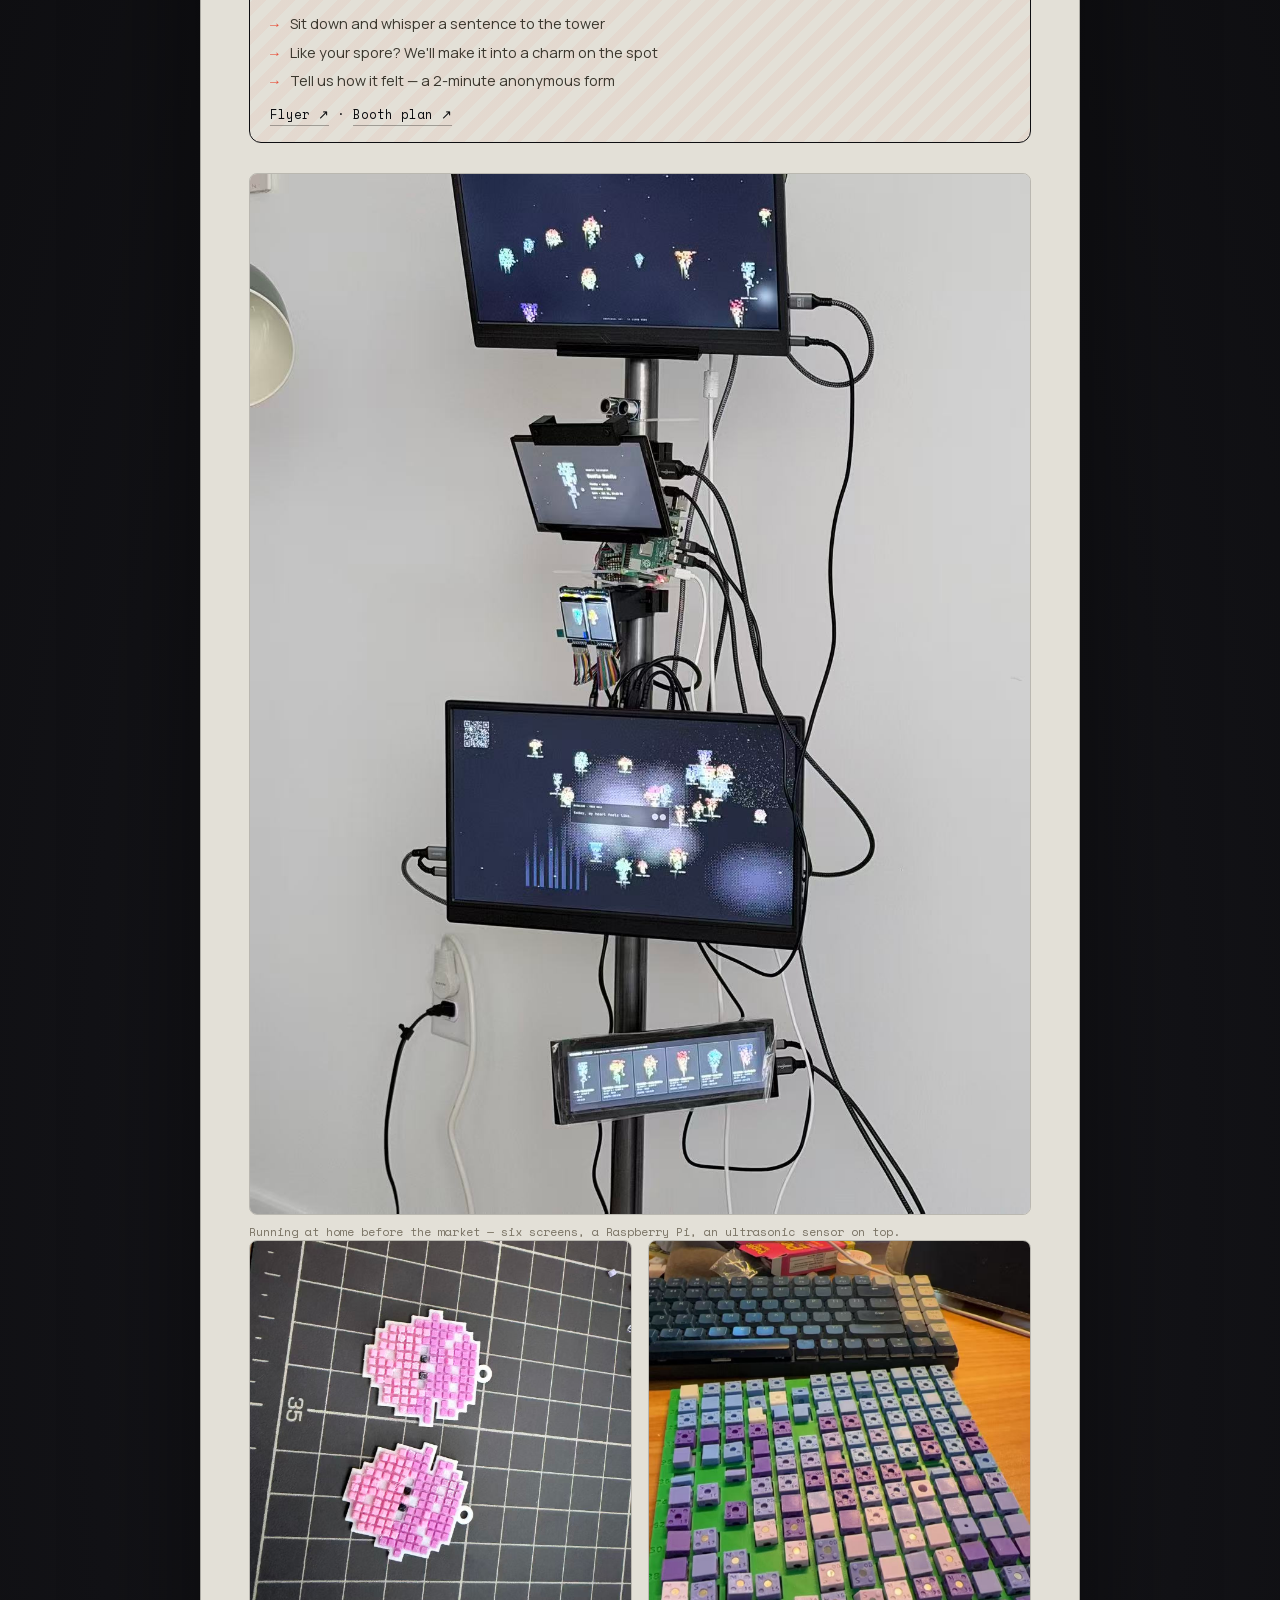
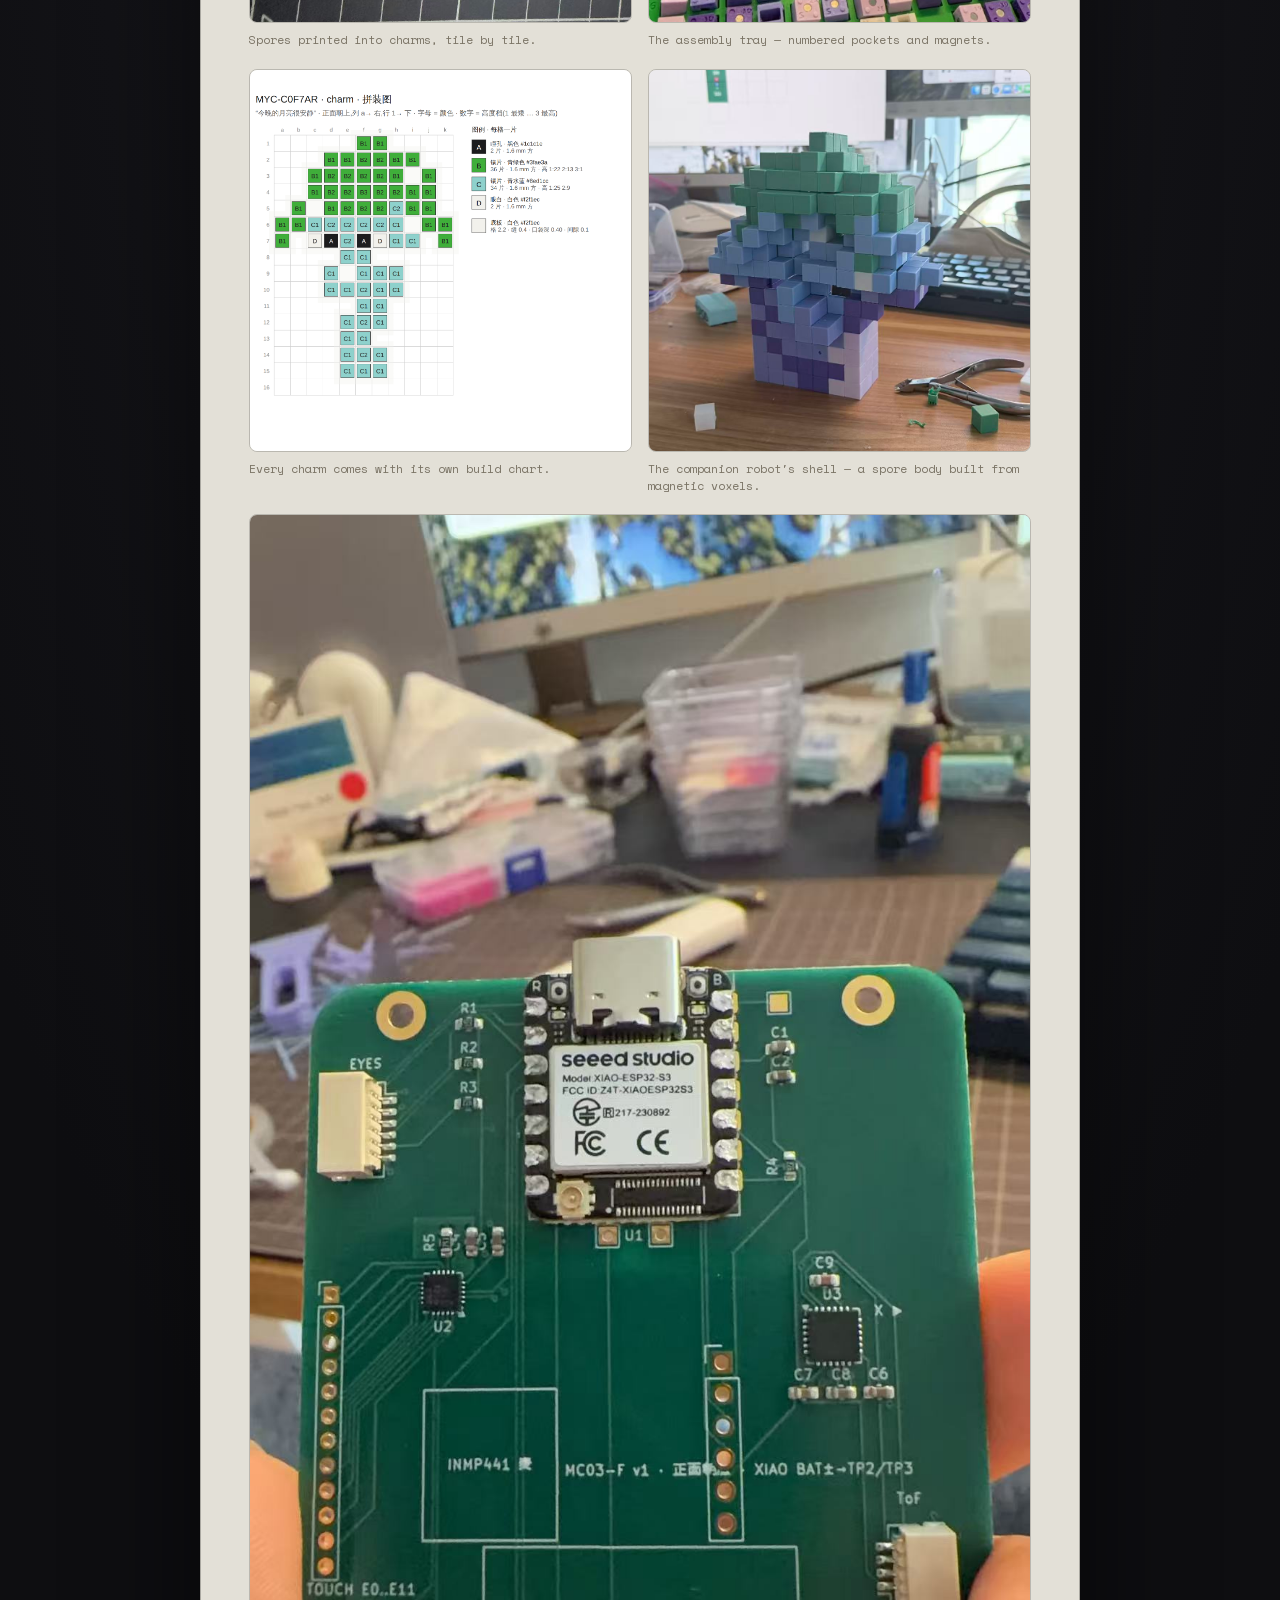
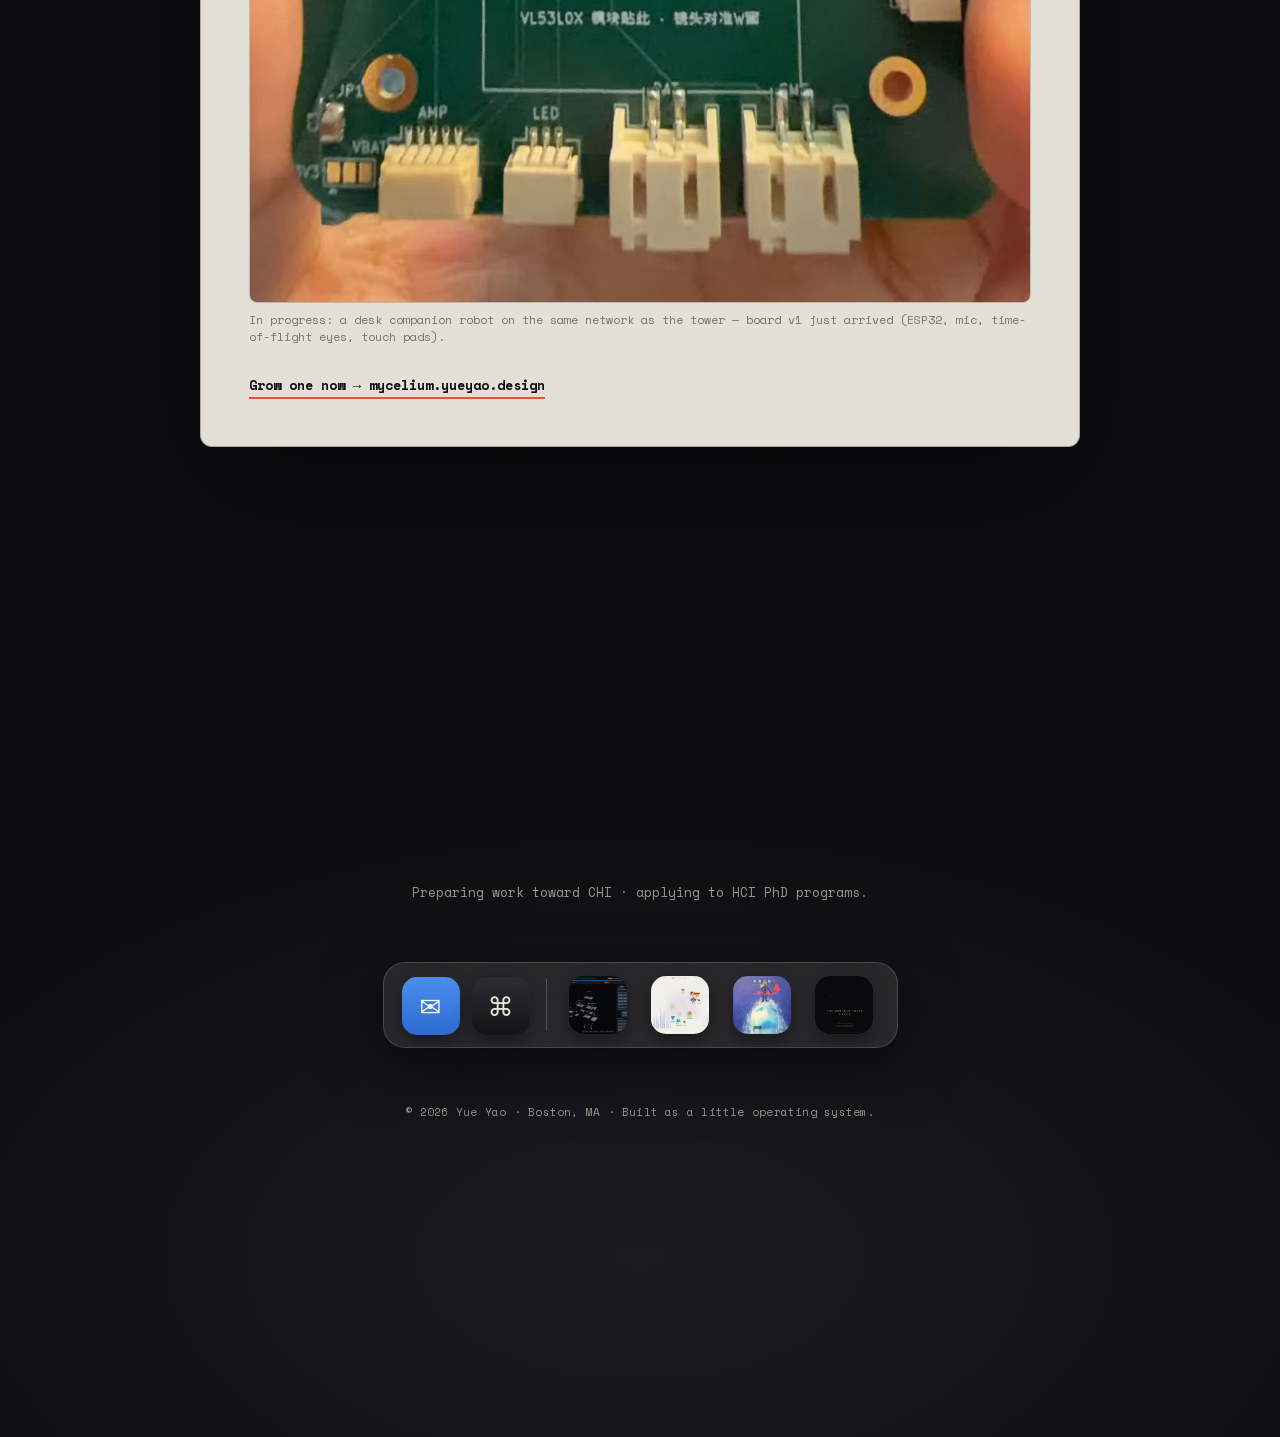
==== commit 6459859e: "Add Hyphal Column section: physical tower, charms, companion robot, BU Art Market Oct 30" ====
--- a/index.html
+++ b/index.html
@@ -18,6 +18,7 @@
       <button class="mb-item mb-name" data-go="boot">Yue Yao OS</button>
       <button class="mb-item" data-go="about"><span class="en">About</span><span class="zh">关于</span></button>
       <button class="mb-item" data-go="ipod"><span class="en">Work</span><span class="zh">作品</span></button>
+      <button class="mb-item mb-live" data-go="hyphal"><span class="en">Market</span><span class="zh">集市</span></button>
       <button class="mb-item" data-go="dock"><span class="en">Contact</span><span class="zh">联系</span></button>
     </div>
     <div class="mb-right">
@@ -26,6 +27,15 @@
       <span class="mb-clock" id="clock">--:--</span>
     </div>
   </div>
+
+  <!-- ── Notification ────────────────────────────────────── -->
+  <button class="notif" data-go="hyphal" aria-label="BU Art Market, Oct 30">
+    <span class="notif-icon">🍄</span>
+    <span class="notif-text">
+      <b>BU Art Market · <span class="en">Fri Oct 30</span><span class="zh">10/30 周五</span></b>
+      <span class="notif-sub"><span class="en">The tower shows in person — 808 Commonwealth Ave, 12–5 PM</span><span class="zh">塔去现场 — 808 Commonwealth Ave，12–5 点</span></span>
+    </span>
+  </button>
 
   <main>
 
@@ -145,6 +155,55 @@
       </div>
     </section>
 
+    <!-- ══ HYPHAL COLUMN (physical build + market) ═══════ -->
+    <section class="gal-sec" id="hyphal">
+      <div class="window gal-window">
+        <div class="win-bar">
+          <span class="lights"><i></i><i></i><i></i></span>
+          <span class="win-title">hyphal_column — photos</span>
+          <span class="win-spacer"></span>
+        </div>
+        <div class="win-body">
+          <p class="gal-kicker">◇ <span class="en">New · The Whisper Network, off-screen</span><span class="zh">新 · 菌丝网络走下屏幕</span></p>
+          <h2 class="gal-title scramble" data-en="Hyphal Column, built." data-zh="菌柱，做出来了。"></h2>
+          <p class="gal-lead">
+            <span class="en">The Whisper Network now has a body: a five-foot steel column with six screens and a tree hole inside. Whisper one sentence and a pixel spore grows. Your sentence never shows on any screen — only the spore it grew.</span>
+            <span class="zh">菌丝网络现在有了身体：一根五英尺的钢柱，挂着六块屏，树洞装在里面。对它说一句话，就长出一只像素孢子。你说的话不会出现在任何屏幕上——公开的只有长出来的那只孢子。</span>
+          </p>
+
+          <div class="event-card">
+            <p class="ev-name">BU ART MARKET</p>
+            <p class="ev-meta"><span class="en">Fri · Oct 30 · 12–5 PM</span><span class="zh">10 月 30 日（周五）· 12–5 点</span> · 808 Commonwealth Ave · <span class="en">free</span><span class="zh">免费</span></p>
+            <ul class="ev-list">
+              <li><span class="en">Sit down and whisper a sentence to the tower</span><span class="zh">坐下来，对塔说一句话</span></li>
+              <li><span class="en">Like your spore? We'll make it into a charm on the spot</span><span class="zh">喜欢长出来的孢子？现场做成吊坠带走</span></li>
+              <li><span class="en">Tell us how it felt — a 2-minute anonymous form</span><span class="zh">说说感受——两分钟匿名问卷</span></li>
+            </ul>
+            <p class="ev-links"><a href="assets/docs/hyphal-flyer.pdf" target="_blank" rel="noopener"><span class="en">Flyer</span><span class="zh">传单</span> ↗</a> · <a href="assets/docs/hyphal-booth.pdf" target="_blank" rel="noopener"><span class="en">Booth plan</span><span class="zh">摊位安排</span> ↗</a></p>
+          </div>
+
+          <figure class="gal-hero"><img src="assets/projects/mycelium/p1-tower.jpg" alt="The steel tower with six screens, running" loading="lazy">
+            <figcaption><span class="en">Running at home before the market — six screens, a Raspberry Pi, an ultrasonic sensor on top.</span><span class="zh">开市前先在家里跑着——六块屏、一个树莓派、顶上一只超声波传感器。</span></figcaption></figure>
+          <div class="gal-2">
+            <figure><img src="assets/projects/mycelium/p3-charms.jpg" alt="3D-printed pixel charms" loading="lazy">
+              <figcaption><span class="en">Spores printed into charms, tile by tile.</span><span class="zh">孢子打印成吊坠，一格一格拼出来。</span></figcaption></figure>
+            <figure><img src="assets/projects/mycelium/p5-tray.jpg" alt="Numbered assembly tray with tiles" loading="lazy">
+              <figcaption><span class="en">The assembly tray — numbered pockets and magnets.</span><span class="zh">拼装托盘——编号格子加磁铁。</span></figcaption></figure>
+          </div>
+          <div class="gal-2">
+            <figure><img src="assets/projects/mycelium/p6-chart.png" alt="A charm build chart" loading="lazy">
+              <figcaption><span class="en">Every charm comes with its own build chart.</span><span class="zh">每只吊坠配一张自己的拼装图。</span></figcaption></figure>
+            <figure><img src="assets/projects/mycelium/p4-figure.jpg" alt="The companion robot's shell, built from magnetic voxels" loading="lazy">
+              <figcaption><span class="en">The companion robot's shell — a spore body built from magnetic voxels.</span><span class="zh">陪伴机器人的外壳——用磁性方块拼出来的孢子身体。</span></figcaption></figure>
+          </div>
+          <figure class="gal-hero"><img src="assets/projects/mycelium/p7-board.jpg" alt="Custom PCB for the desk companion robot" loading="lazy">
+            <figcaption><span class="en">In progress: a desk companion robot on the same network as the tower — board v1 just arrived (ESP32, mic, time-of-flight eyes, touch pads).</span><span class="zh">在做：桌面陪伴小机器人，和塔同一张网——主板 v1 刚到（ESP32、麦克风、ToF 测距、触摸点）。</span></figcaption></figure>
+
+          <p class="gal-cta"><a href="https://mycelium.yueyao.design/" target="_blank" rel="noopener"><span class="en">Grow one now</span><span class="zh">现在就种一只</span> → mycelium.yueyao.design</a></p>
+        </div>
+      </div>
+    </section>
+
     <!-- ══ DOCK / CONTACT ════════════════════════════════ -->
     <section class="dock-sec" id="dock">
       <h2 class="dock-title scramble" data-en="Let's talk." data-zh="来聊聊。"></h2>
--- a/css/style.css
+++ b/css/style.css
@@ -186,6 +186,57 @@
 .w-right{ right:16px; top:50%; transform:translateY(-50%); font-size:16px; }
 .w-label:hover{ color:var(--accent); }
 
+/* ── Notification + Market menubar item ──────────────────── */
+.mb-live{ color:var(--accent); opacity:1; }
+.mb-live::before{ content:"●"; font-size:8px; margin-right:5px; vertical-align:2px; }
+.notif{
+  position:fixed; top:40px; right:14px; z-index:90;
+  display:flex; align-items:flex-start; gap:10px; text-align:left;
+  max-width:320px; padding:11px 14px; border-radius:14px;
+  background:rgba(28,28,34,.82); backdrop-filter:blur(16px) saturate(1.4);
+  -webkit-backdrop-filter:blur(16px) saturate(1.4);
+  border:1px solid var(--line); box-shadow:0 12px 36px rgba(0,0,0,.45);
+  transition:transform .2s, border-color .2s;
+}
+.notif:hover{ transform:translateY(-2px); border-color:var(--accent); }
+.notif-icon{ font-size:20px; line-height:1.2; }
+.notif-text{ font-family:var(--mono); font-size:11.5px; line-height:1.45; color:var(--fg); }
+.notif-text b{ display:block; font-size:12px; }
+.notif-sub{ color:var(--fg-dim); display:block; margin-top:2px; }
+
+/* ── HYPHAL gallery window ───────────────────────────────── */
+.gal-sec{
+  display:flex; justify-content:center; padding:90px var(--gutter);
+  background:radial-gradient(90% 70% at 50% 40%, #1a1a20 0%, var(--ink) 72%);
+}
+.gal-window{ width:min(880px,100%); }
+.gal-kicker{ font-family:var(--mono); font-size:12.5px; letter-spacing:.06em; color:var(--accent); margin:0 0 14px; }
+.gal-title{ font-family:var(--mono); font-weight:700; font-size:clamp(22px,3.2vw,34px); letter-spacing:-.01em; color:var(--ink); margin:0 0 14px; }
+.gal-lead{ font-size:16px; line-height:1.65; color:#3a362d; max-width:62ch; margin:0 0 26px; }
+
+.event-card{
+  border:1.5px solid var(--ink); border-radius:12px; padding:18px 20px; margin:0 0 30px;
+  background:repeating-linear-gradient(-45deg, rgba(232,80,58,.05) 0 10px, transparent 10px 20px);
+}
+.ev-name{ font-family:var(--mono); font-weight:700; font-size:16px; letter-spacing:.08em; color:var(--accent); margin:0 0 4px; }
+.ev-meta{ font-family:var(--mono); font-size:13px; color:var(--ink); margin:0 0 12px; }
+.ev-list{ list-style:none; margin:0 0 12px; padding:0; }
+.ev-list li{ font-size:14.5px; color:#3a362d; padding-left:20px; position:relative; margin:6px 0; }
+.ev-list li::before{ content:"→"; position:absolute; left:0; color:var(--accent); font-family:var(--mono); }
+.ev-links{ font-family:var(--mono); font-size:12.5px; margin:0; }
+.ev-links a{ color:var(--ink); border-bottom:1px solid rgba(0,0,0,.3); padding-bottom:1px; }
+.ev-links a:hover{ color:var(--accent); border-color:var(--accent); }
+
+.gal-hero, .gal-2{ margin:0 0 20px; }
+.gal-sec figure{ margin:0; }
+.gal-sec figure img{ width:100%; border-radius:8px; border:1px solid rgba(0,0,0,.18); }
+.gal-2{ display:grid; grid-template-columns:1fr 1fr; gap:16px; }
+.gal-2 figure img{ aspect-ratio:1/1; object-fit:cover; }
+.gal-sec figcaption{ font-family:var(--mono); font-size:11.5px; line-height:1.5; color:#7a7365; margin-top:8px; }
+.gal-cta{ margin:26px 0 0; }
+.gal-cta a{ font-family:var(--mono); font-size:13.5px; font-weight:700; color:var(--ink); border-bottom:2px solid var(--accent); padding-bottom:2px; }
+.gal-cta a:hover{ color:var(--accent); }
+
 /* ── DOCK / CONTACT ──────────────────────────────────────── */
 .dock-sec{ min-height:100vh; display:flex; flex-direction:column; align-items:center; justify-content:center; padding:80px var(--gutter) 60px; text-align:center; position:relative;
   background:radial-gradient(90% 70% at 50% 80%, #1a1a20 0%, var(--ink) 70%); }
@@ -221,6 +272,8 @@
 /* ── Responsive ──────────────────────────────────────────── */
 @media (max-width: 720px){
   .mb-sig{ display:none; }
+  .notif{ position:static; max-width:none; margin:10px 14px 0; width:calc(100% - 28px); }
+  .gal-2{ grid-template-columns:1fr; }
   .skills{ grid-template-columns:1fr; gap:16px; }
   .boot-cue{ left:var(--gutter); }
   .dock{ flex-wrap:wrap; justify-content:center; }
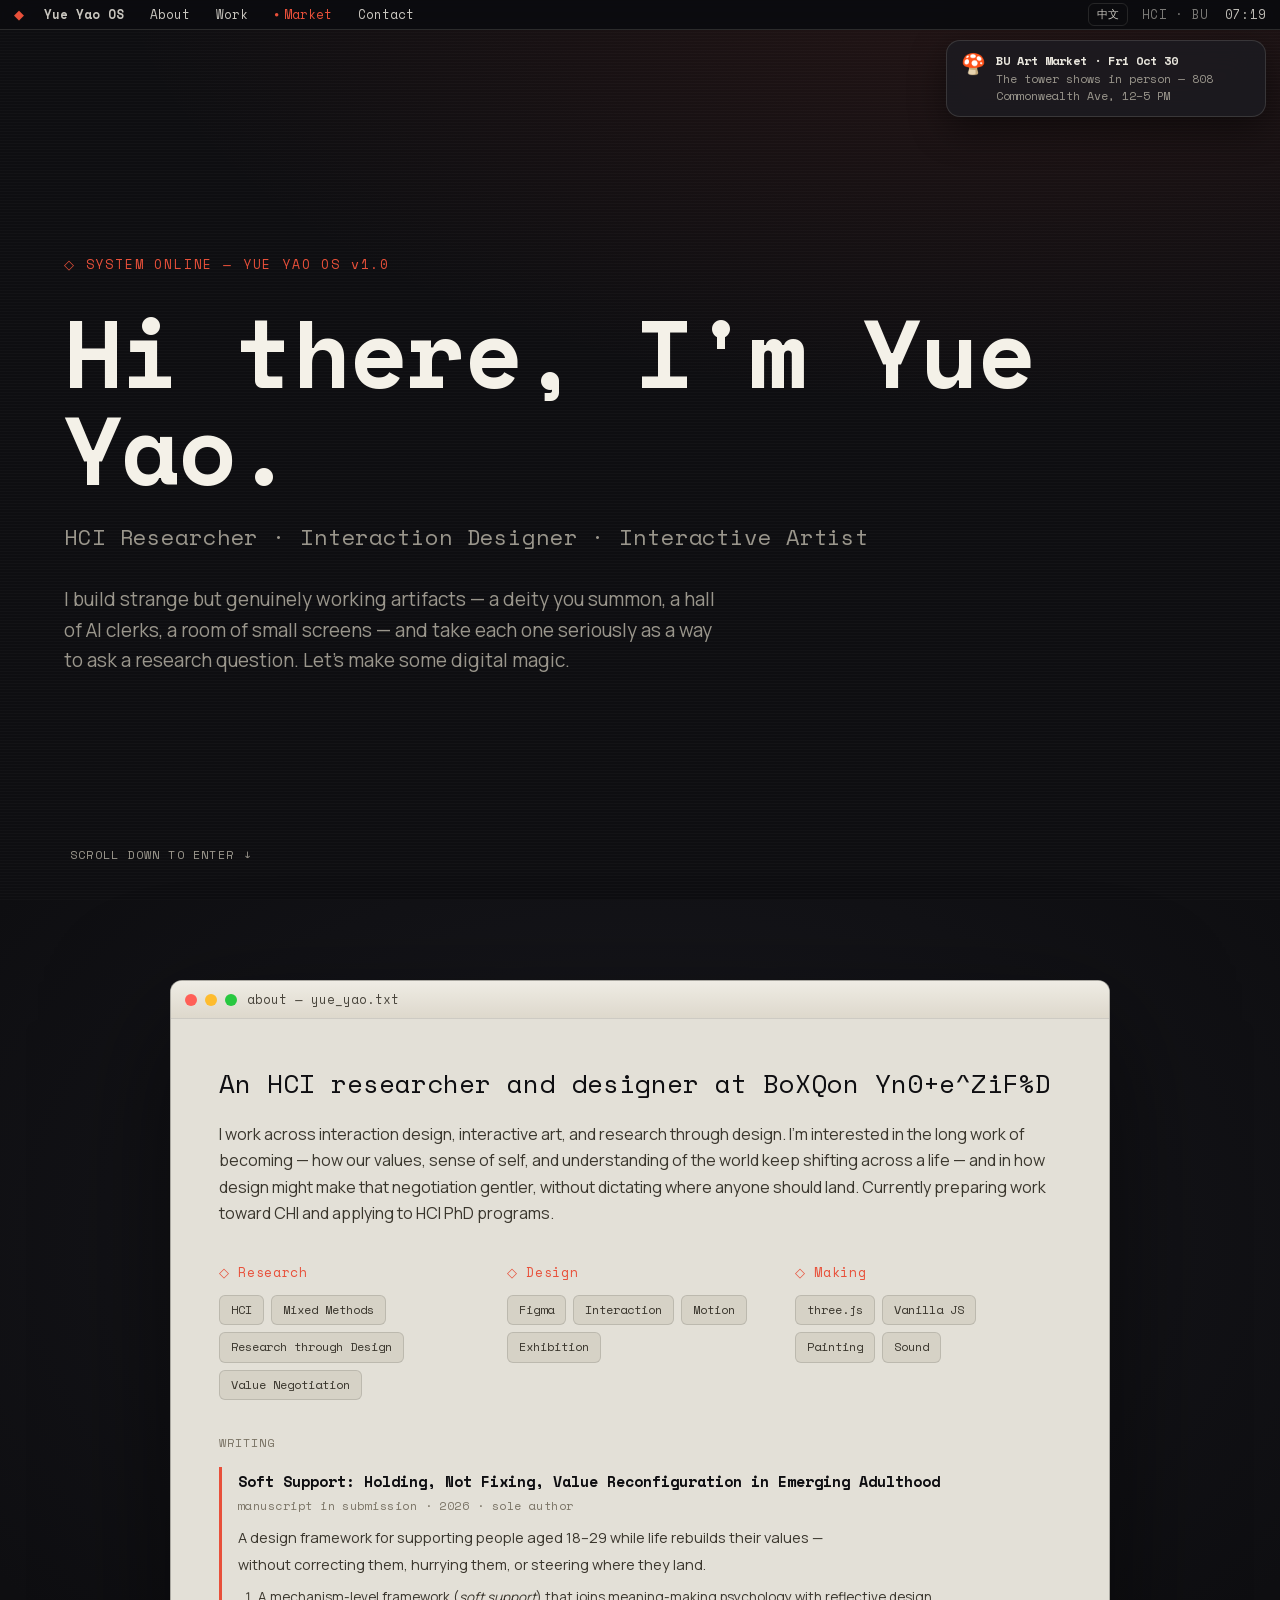
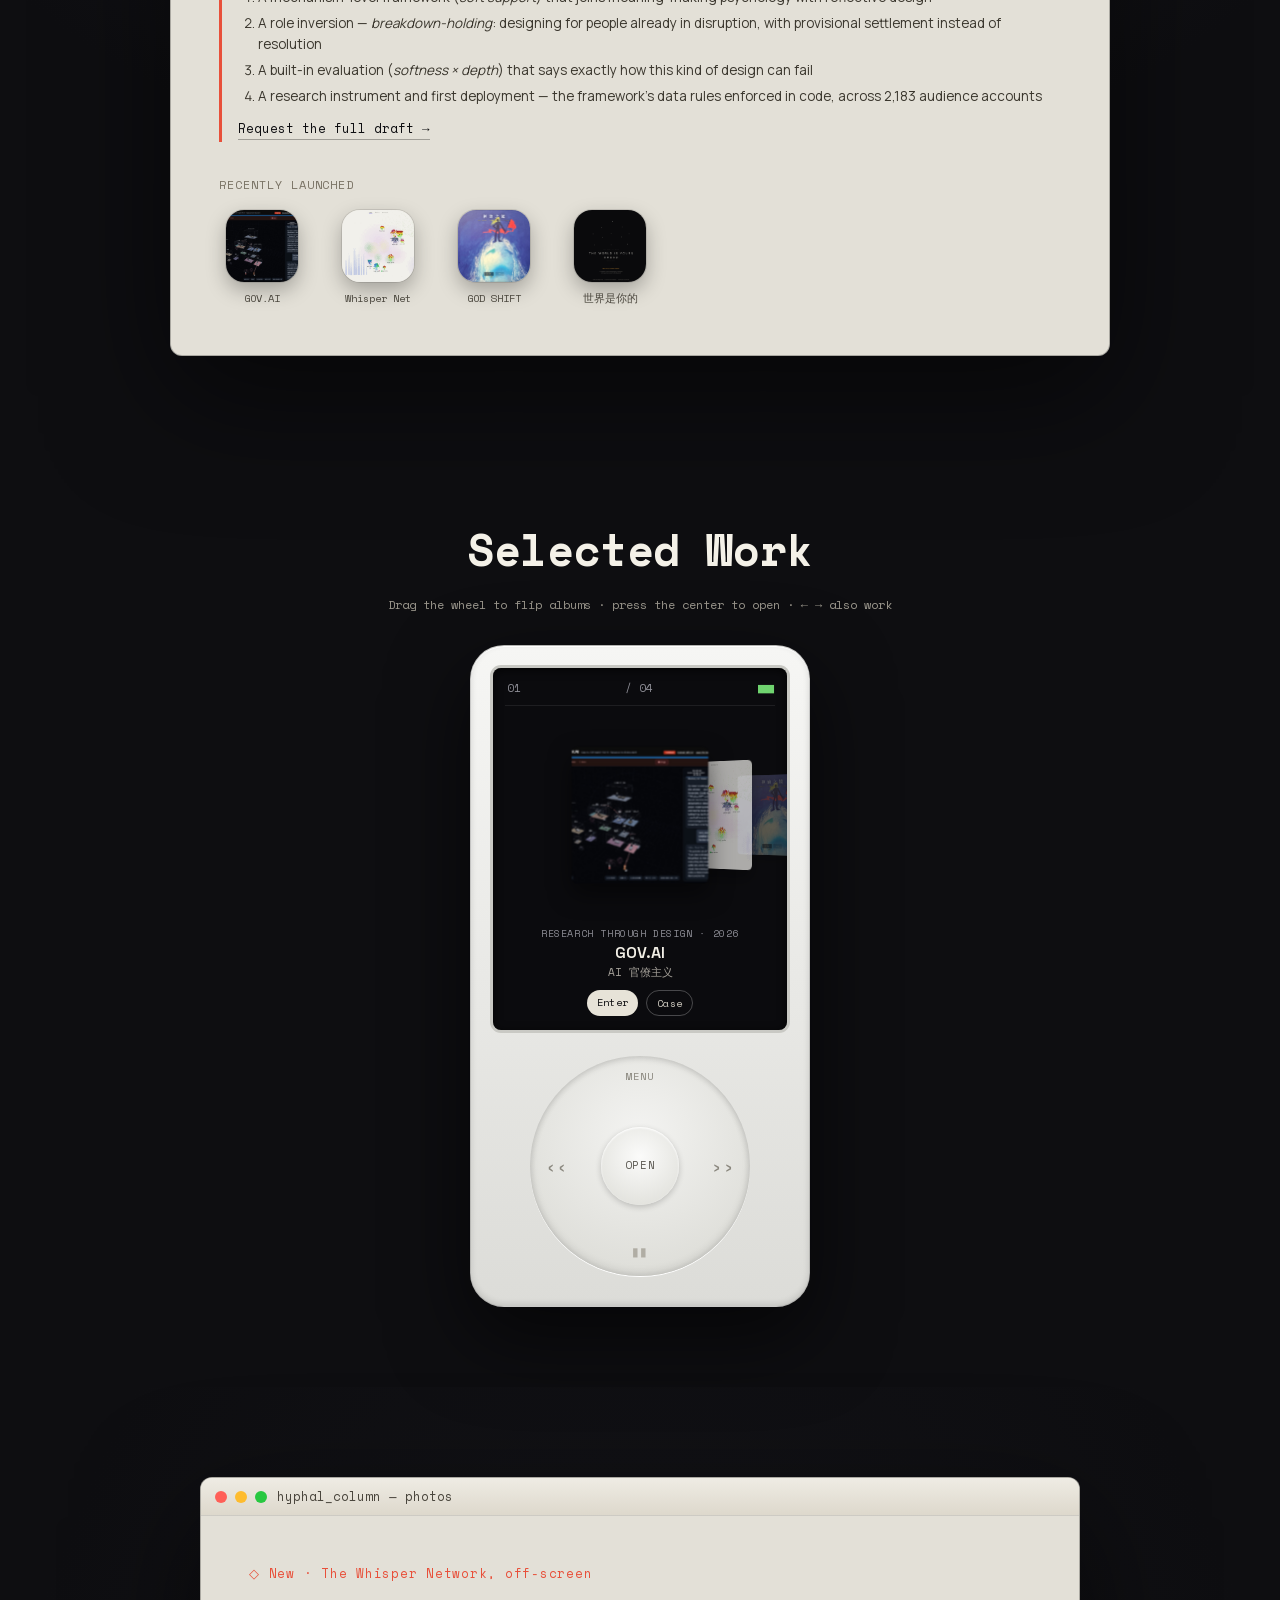
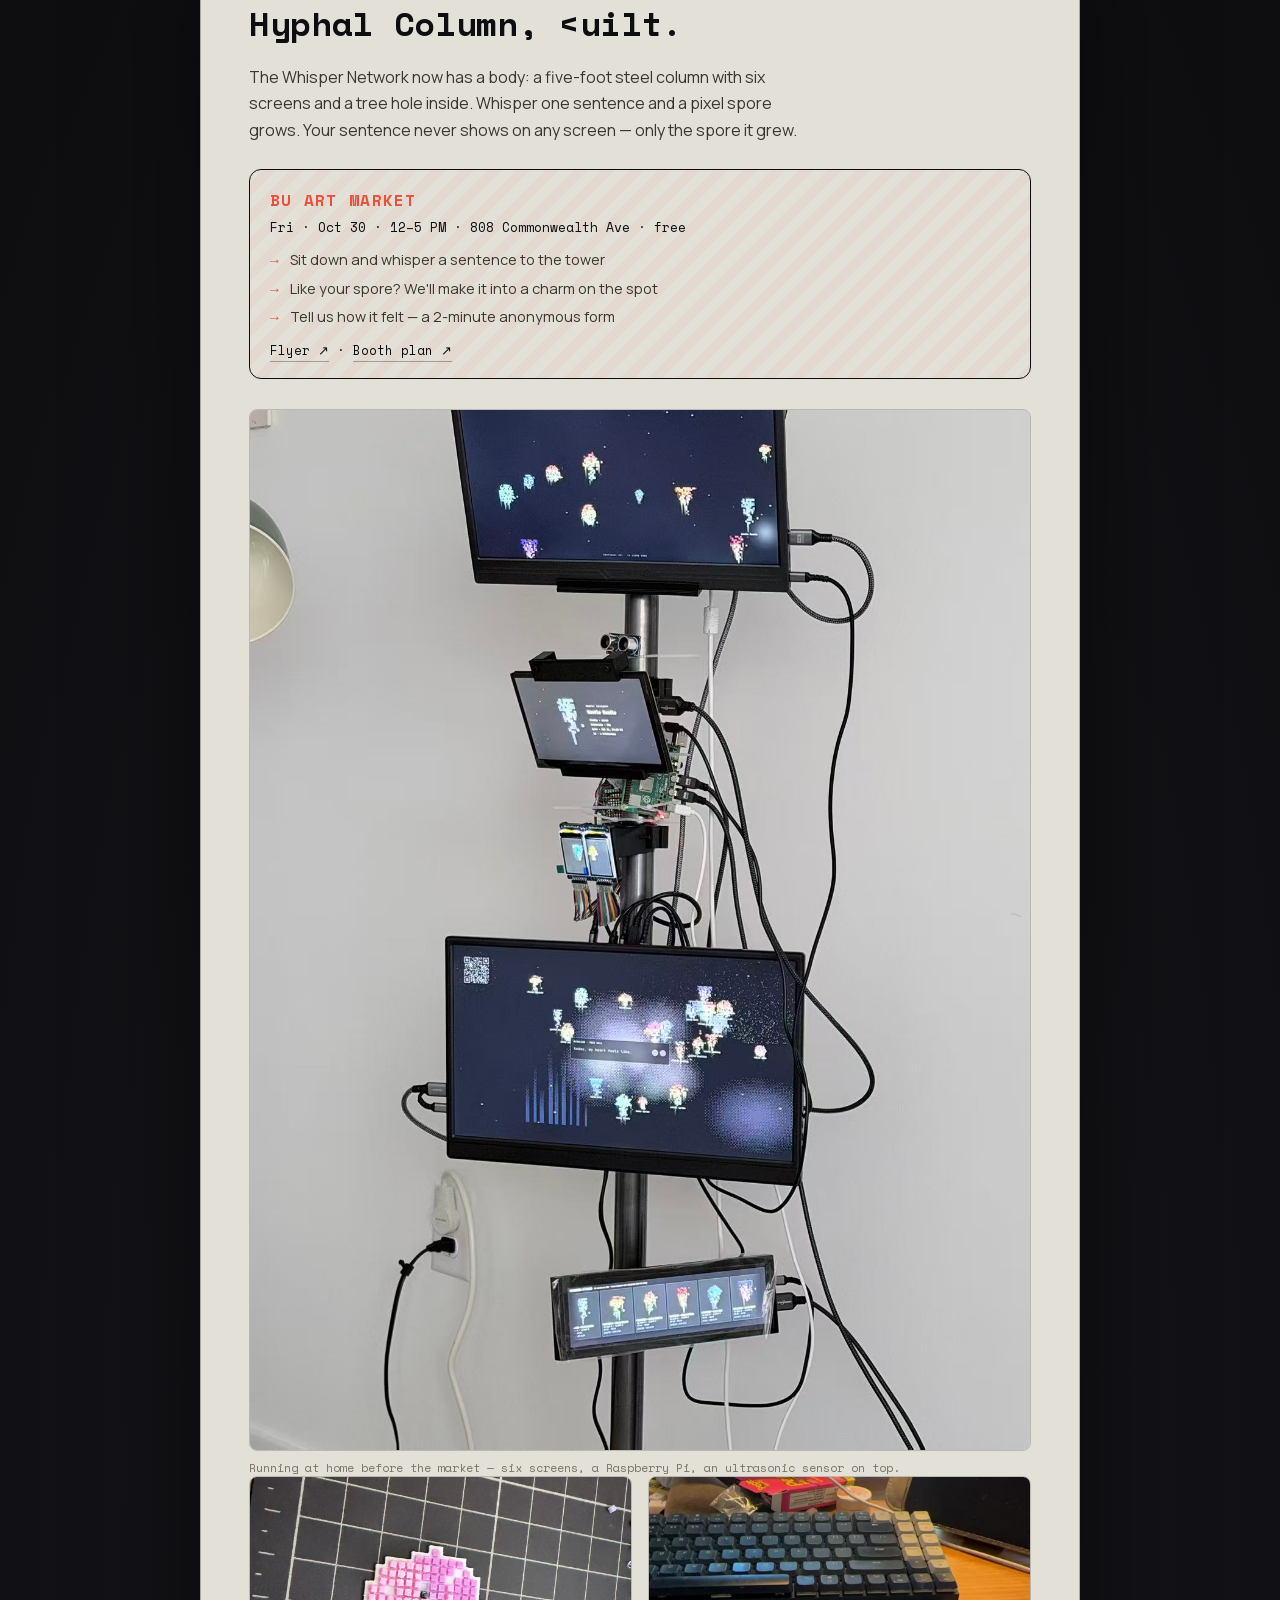
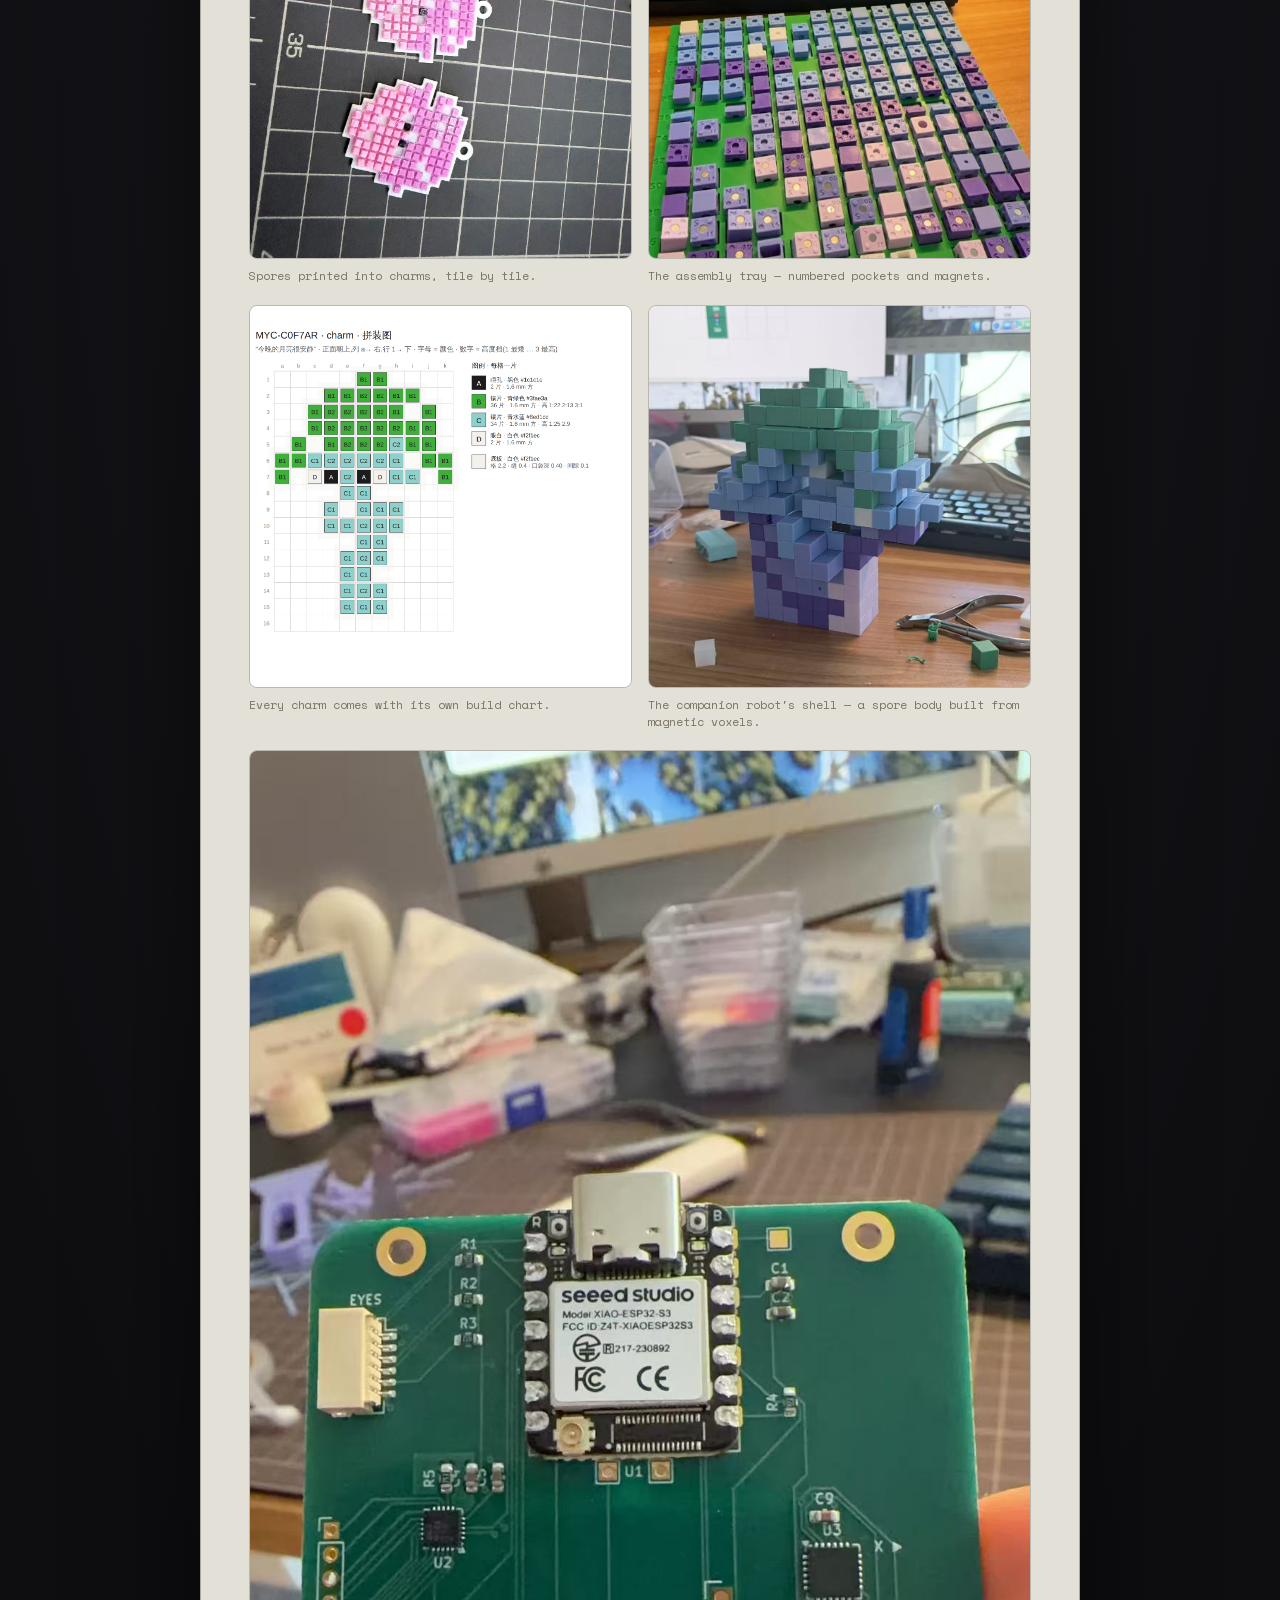
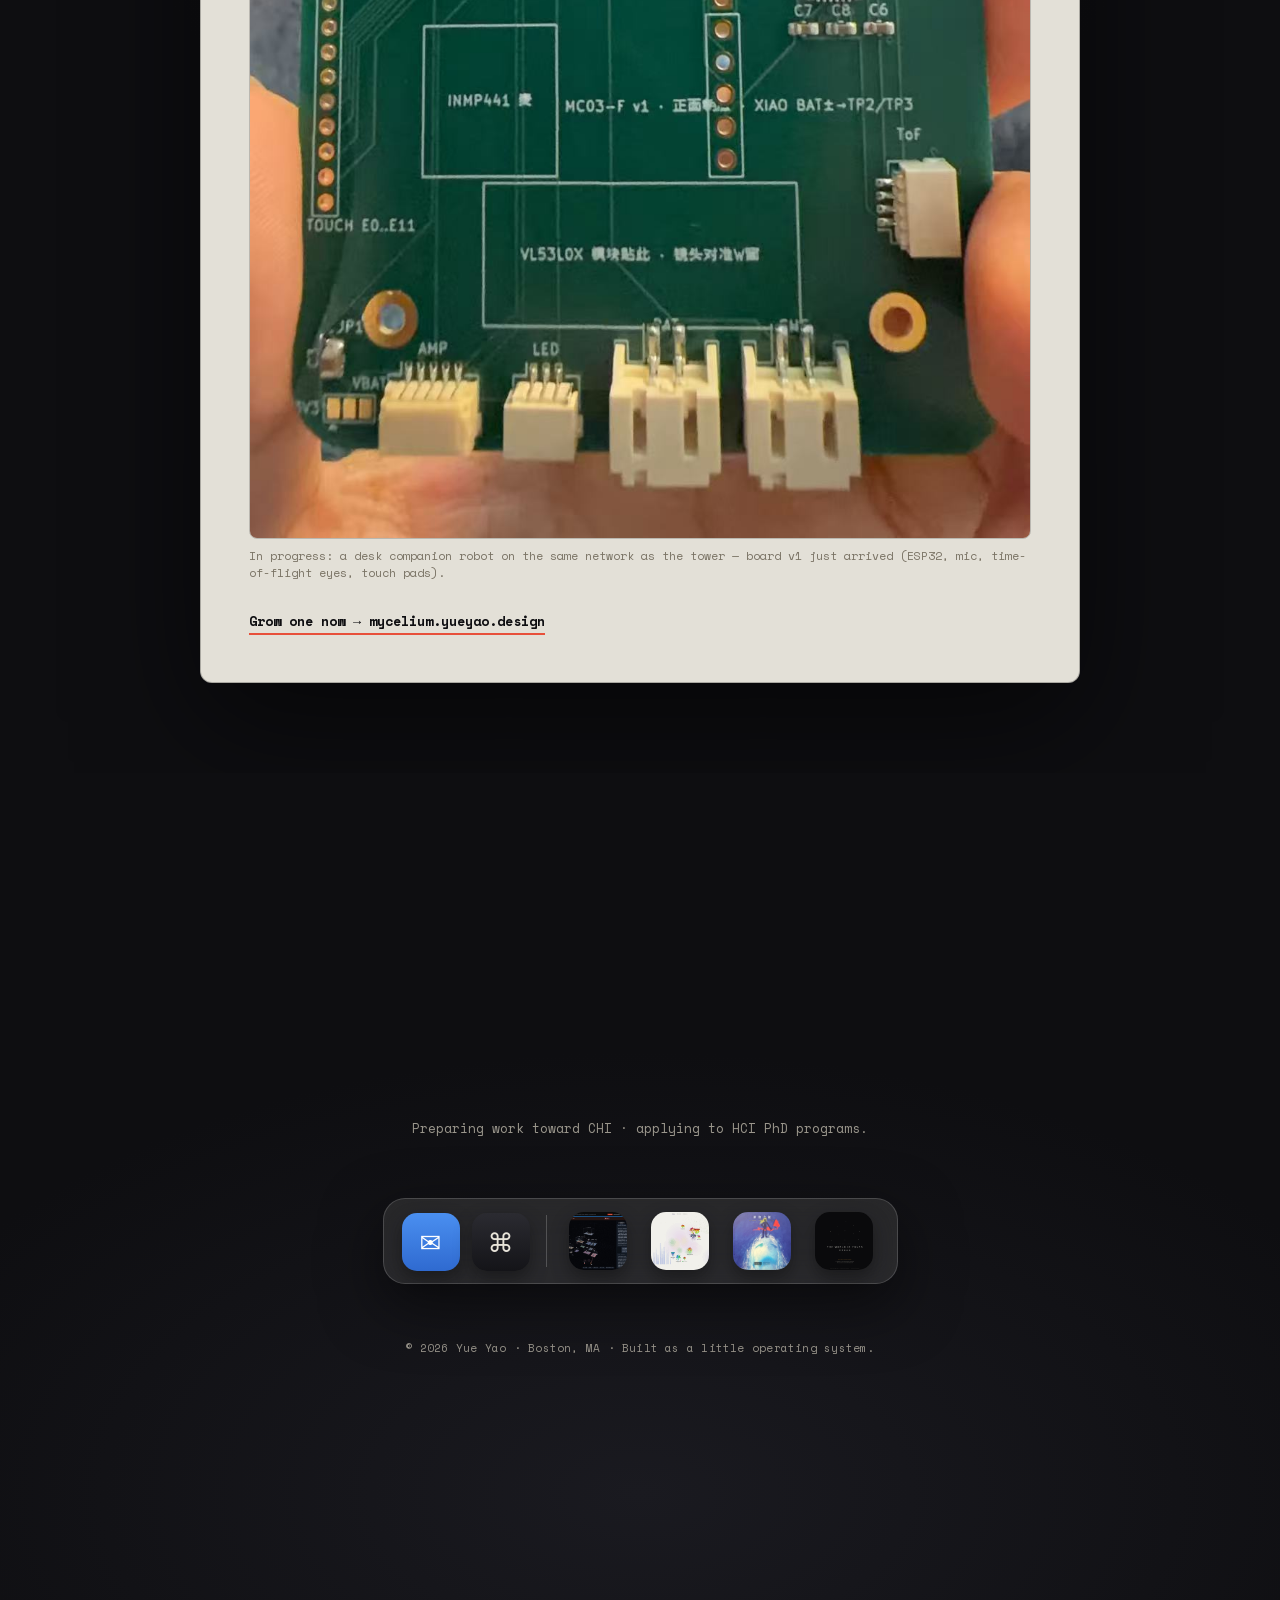
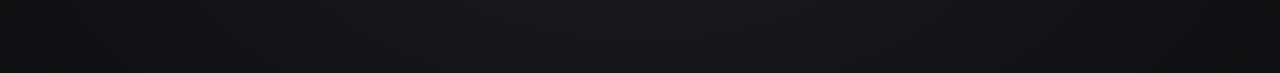
==== commit 56df289d: "Add Writing entry: Soft Support paper outline (in submission, draft on request)" ====
--- a/index.html
+++ b/index.html
@@ -86,6 +86,23 @@
             </div>
           </div>
 
+          <p class="recent-label"><span class="en">Writing</span><span class="zh">论文</span></p>
+          <div class="paper">
+            <p class="paper-title">Soft Support: Holding, Not Fixing, Value Reconfiguration in Emerging Adulthood</p>
+            <p class="paper-meta"><span class="en">manuscript in submission · 2026 · sole author</span><span class="zh">投稿评审中 · 2026 · 独立作者</span></p>
+            <p class="paper-blurb">
+              <span class="en">A design framework for supporting people aged 18–29 while life rebuilds their values — without correcting them, hurrying them, or steering where they land.</span>
+              <span class="zh">一个设计框架：在 18–29 岁、价值观被生活不断重组的阶段提供支持，但不纠正、不催促、也不替人决定落点。</span>
+            </p>
+            <ol class="paper-toc">
+              <li><span class="en">A mechanism-level framework (<i>soft support</i>) that joins meaning-making psychology with reflective design</span><span class="zh">机制层框架（soft support）：把意义建构心理学和反思设计接在一起</span></li>
+              <li><span class="en">A role inversion — <i>breakdown-holding</i>: designing for people already in disruption, with provisional settlement instead of resolution</span><span class="zh">角色反转（breakdown-holding）：为已经身处断裂中的人设计，用"暂时安放"替代"解决"</span></li>
+              <li><span class="en">A built-in evaluation (<i>softness × depth</i>) that says exactly how this kind of design can fail</span><span class="zh">内建评估（softness × depth）：写明这种设计怎样才算失败</span></li>
+              <li><span class="en">A research instrument and first deployment — the framework's data rules enforced in code, across 2,183 audience accounts</span><span class="zh">研究工具与首次部署：把框架的数据规则写进代码，覆盖 2,183 个观众账户</span></li>
+            </ol>
+            <p class="paper-link"><a href="mailto:nikkiyao@bu.edu?subject=Soft%20Support%20draft%20request"><span class="en">Request the full draft</span><span class="zh">邮件索取全文</span> →</a></p>
+          </div>
+
           <p class="recent-label"><span class="en">Recently launched</span><span class="zh">最近上线</span></p>
           <div class="app-row">
             <button class="app" data-album="0"><img src="assets/covers/govai.jpg" alt="GOV.AI"><span>GOV.AI</span></button>
--- a/css/style.css
+++ b/css/style.css
@@ -119,6 +119,18 @@
 .skill-col li{ font-family:var(--mono); font-size:12px; color:#3a362d; padding:5px 11px; background:var(--paper-2); border:1px solid rgba(0,0,0,.12); border-radius:6px; }
 
 .recent-label{ font-family:var(--mono); font-size:12px; letter-spacing:.08em; text-transform:uppercase; color:#7a7365; margin:34px 0 14px; }
+
+/* writing / paper entry */
+.paper{ border-left:3px solid var(--accent); padding:4px 0 4px 16px; margin:0 0 8px; }
+.paper-title{ font-family:var(--mono); font-weight:700; font-size:15px; line-height:1.45; color:var(--ink); margin:0 0 4px; }
+.paper-meta{ font-family:var(--mono); font-size:11.5px; letter-spacing:.04em; color:#7a7365; margin:0 0 10px; }
+.paper-blurb{ margin:0 0 10px; max-width:60ch; }
+.paper-blurb .en, .paper-blurb .zh{ font-size:14.5px; line-height:1.6; color:#3a362d; }
+.paper-toc{ margin:0 0 12px; padding:0 0 0 20px; }
+.paper-toc li{ font-size:13.5px; line-height:1.55; color:#3a362d; margin:5px 0; }
+.paper-link{ margin:0; font-family:var(--mono); font-size:12.5px; }
+.paper-link a{ color:var(--ink); border-bottom:1px solid rgba(0,0,0,.3); padding-bottom:1px; }
+.paper-link a:hover{ color:var(--accent); border-color:var(--accent); }
 .app-row{ display:flex; gap:clamp(14px,3vw,30px); flex-wrap:wrap; }
 .app{ display:flex; flex-direction:column; align-items:center; gap:8px; width:86px; transition:transform .25s; }
 .app img{ width:72px; height:72px; border-radius:18px; object-fit:cover; box-shadow:0 8px 20px rgba(0,0,0,.28), 0 0 0 1px rgba(0,0,0,.1); }
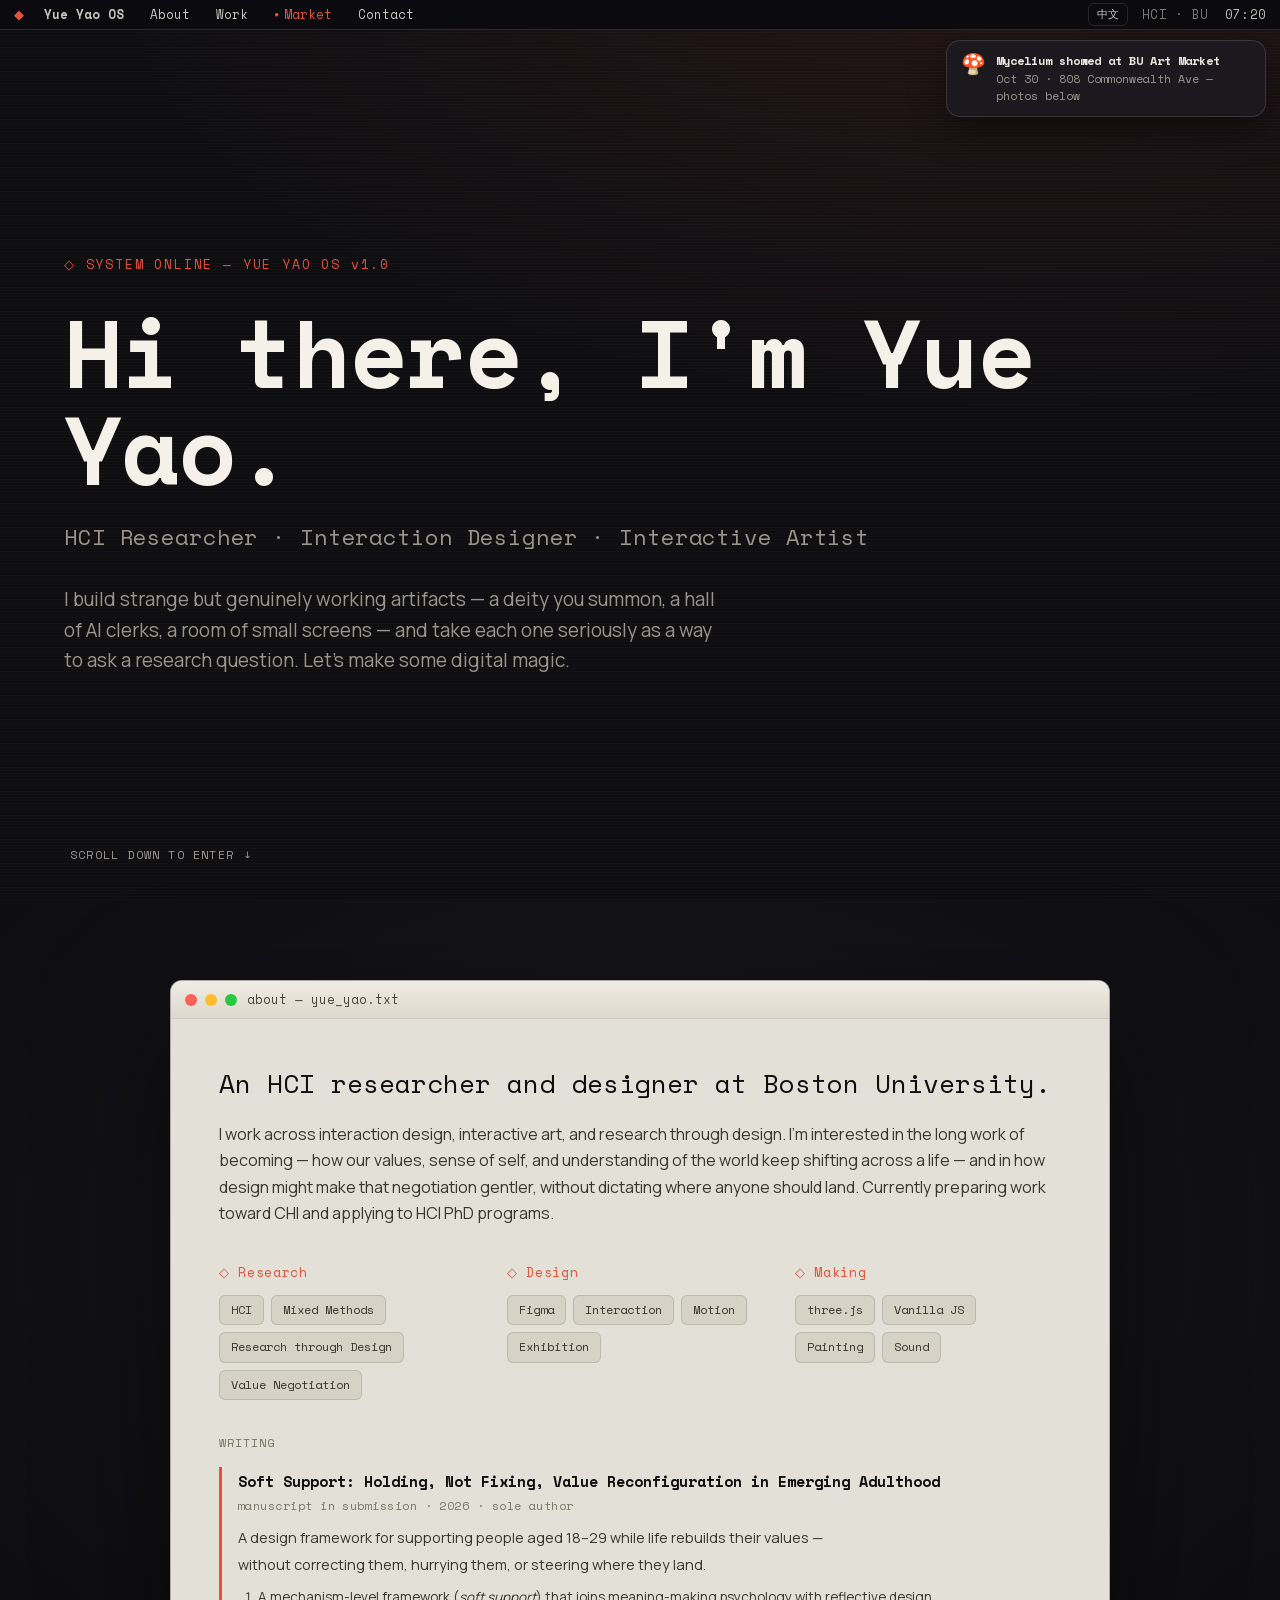
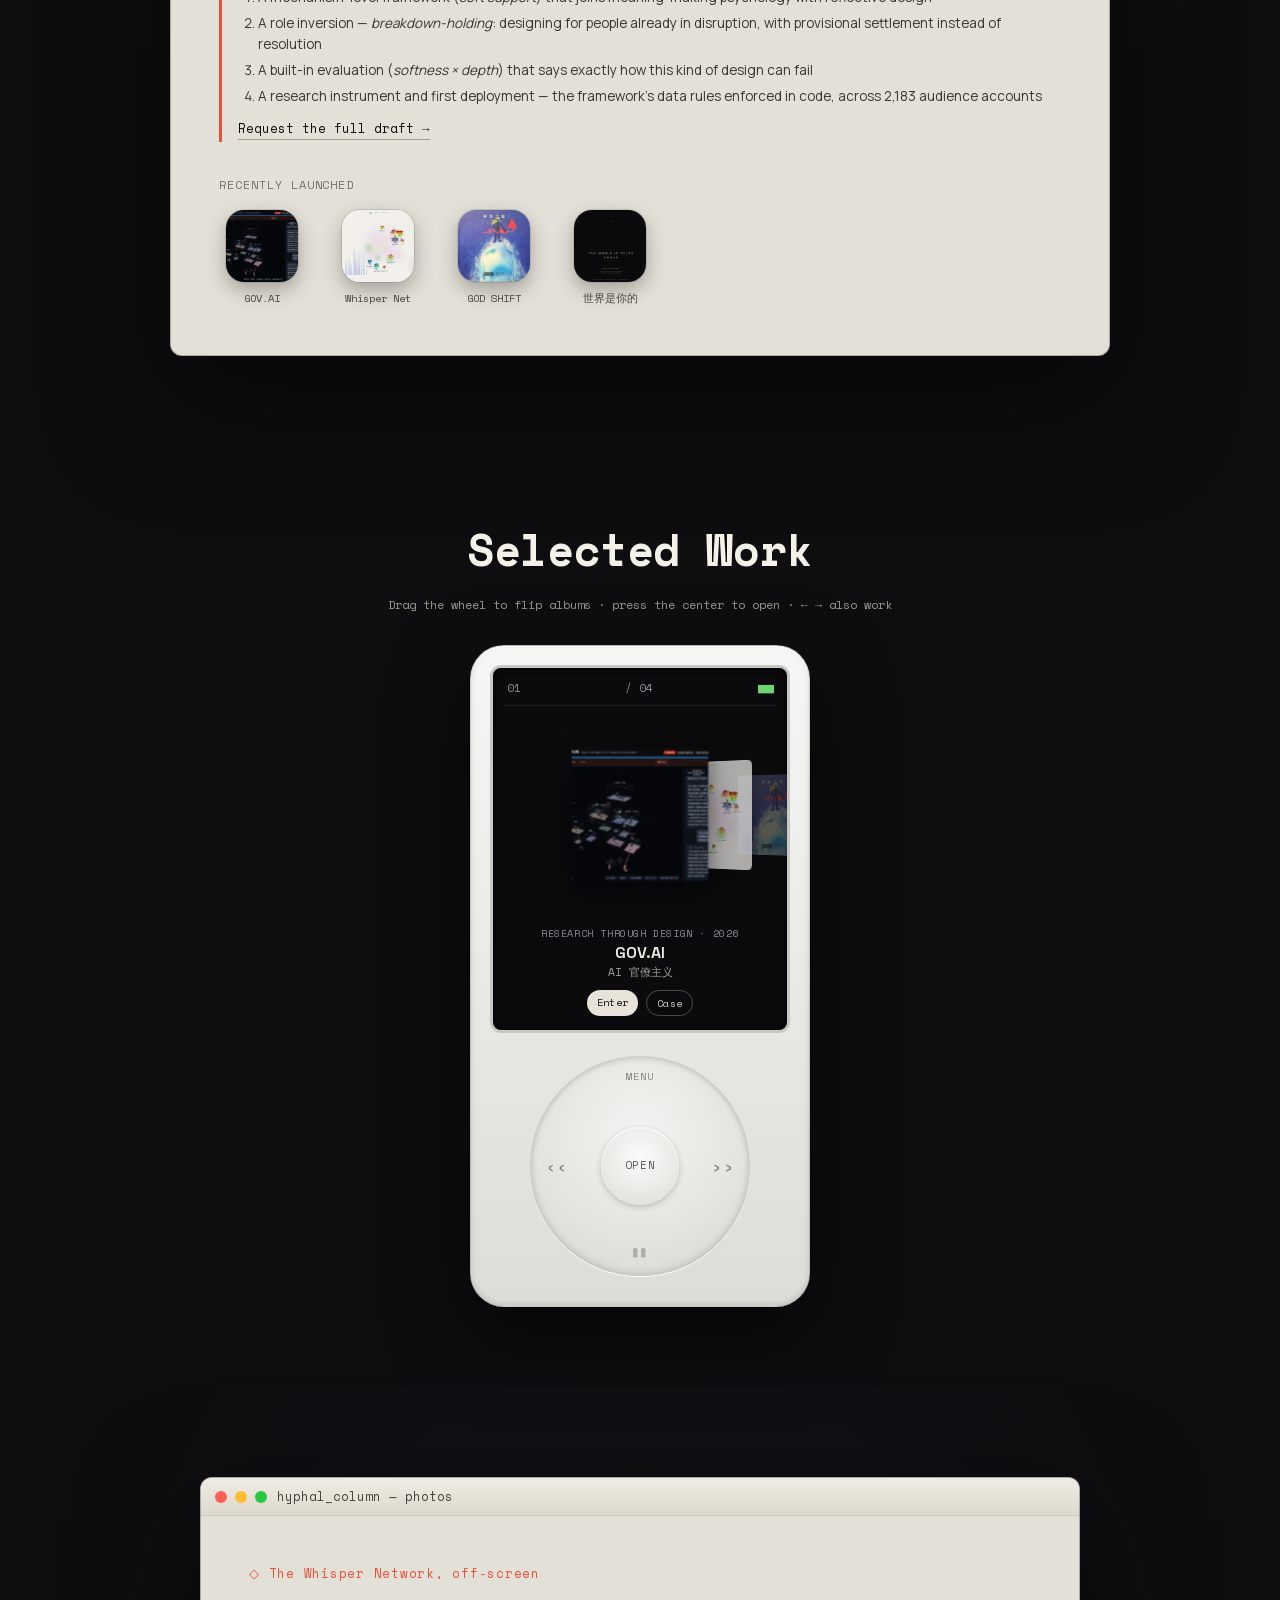
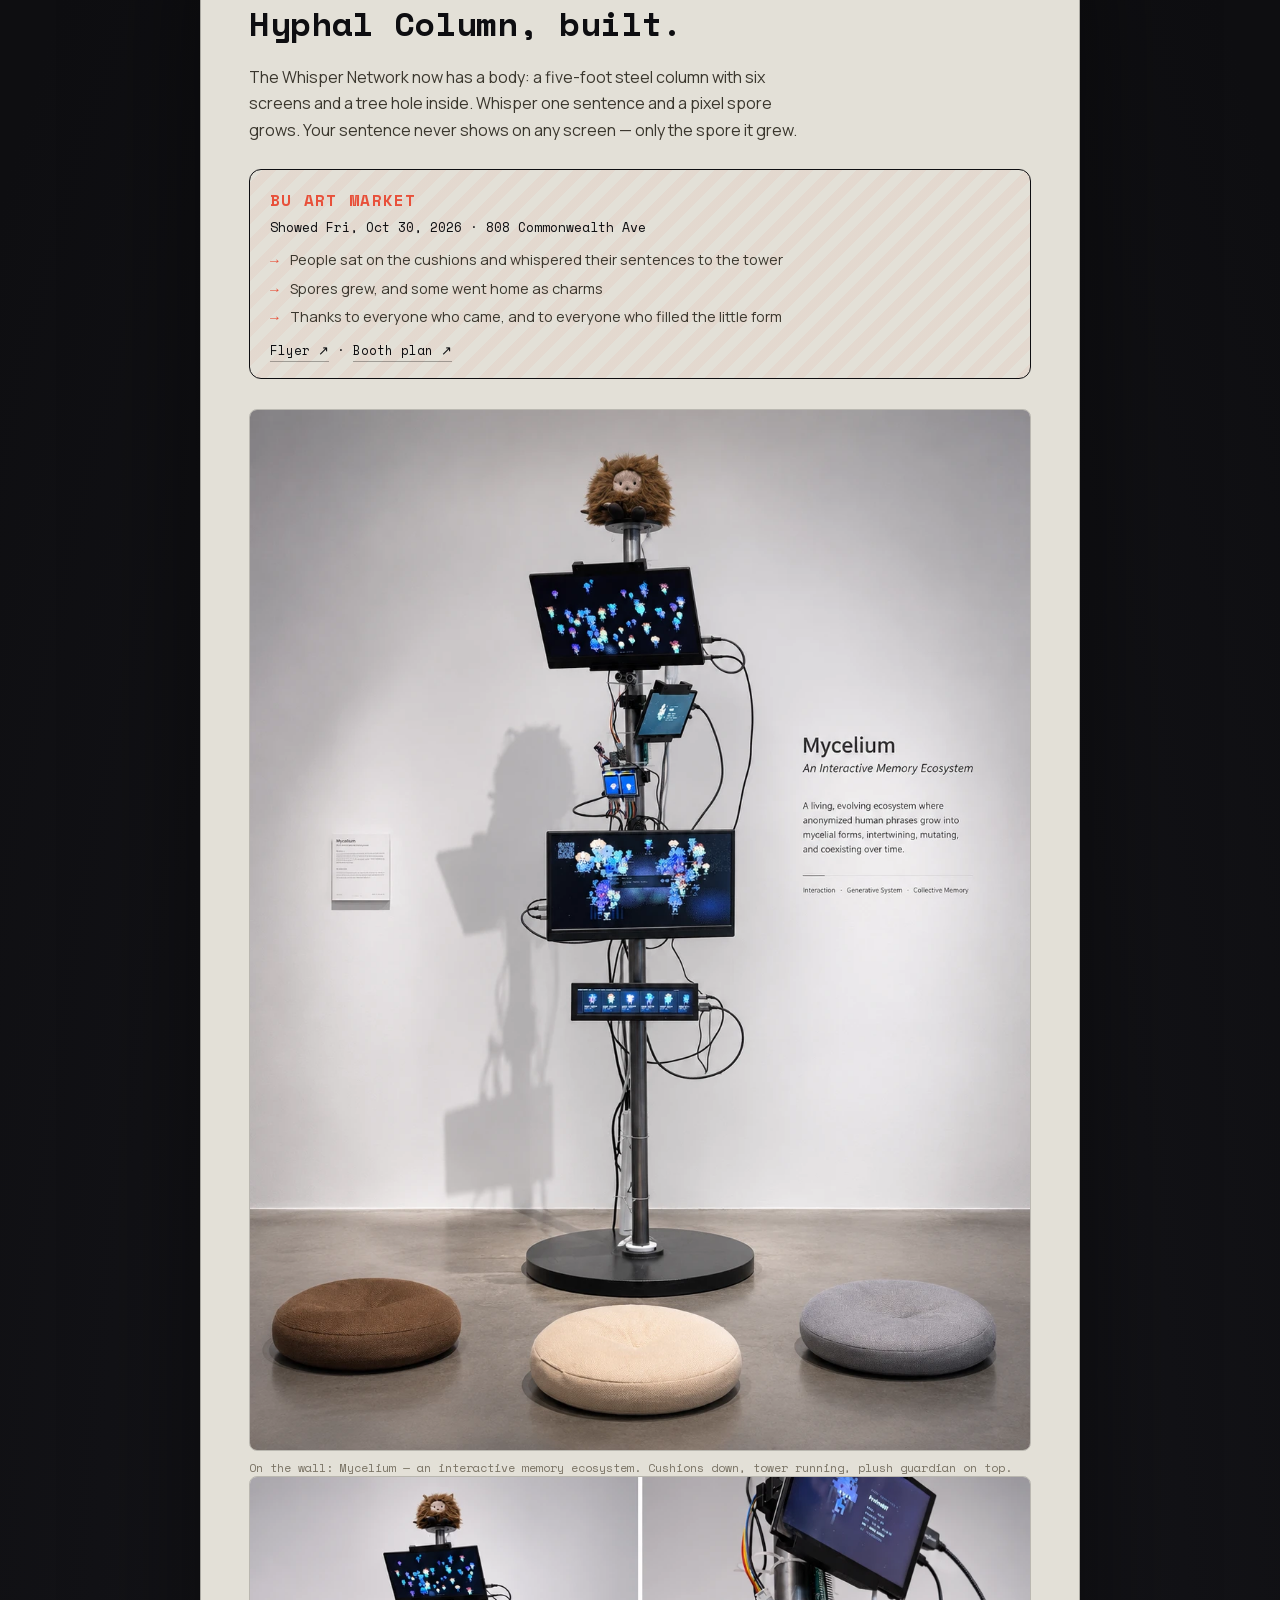
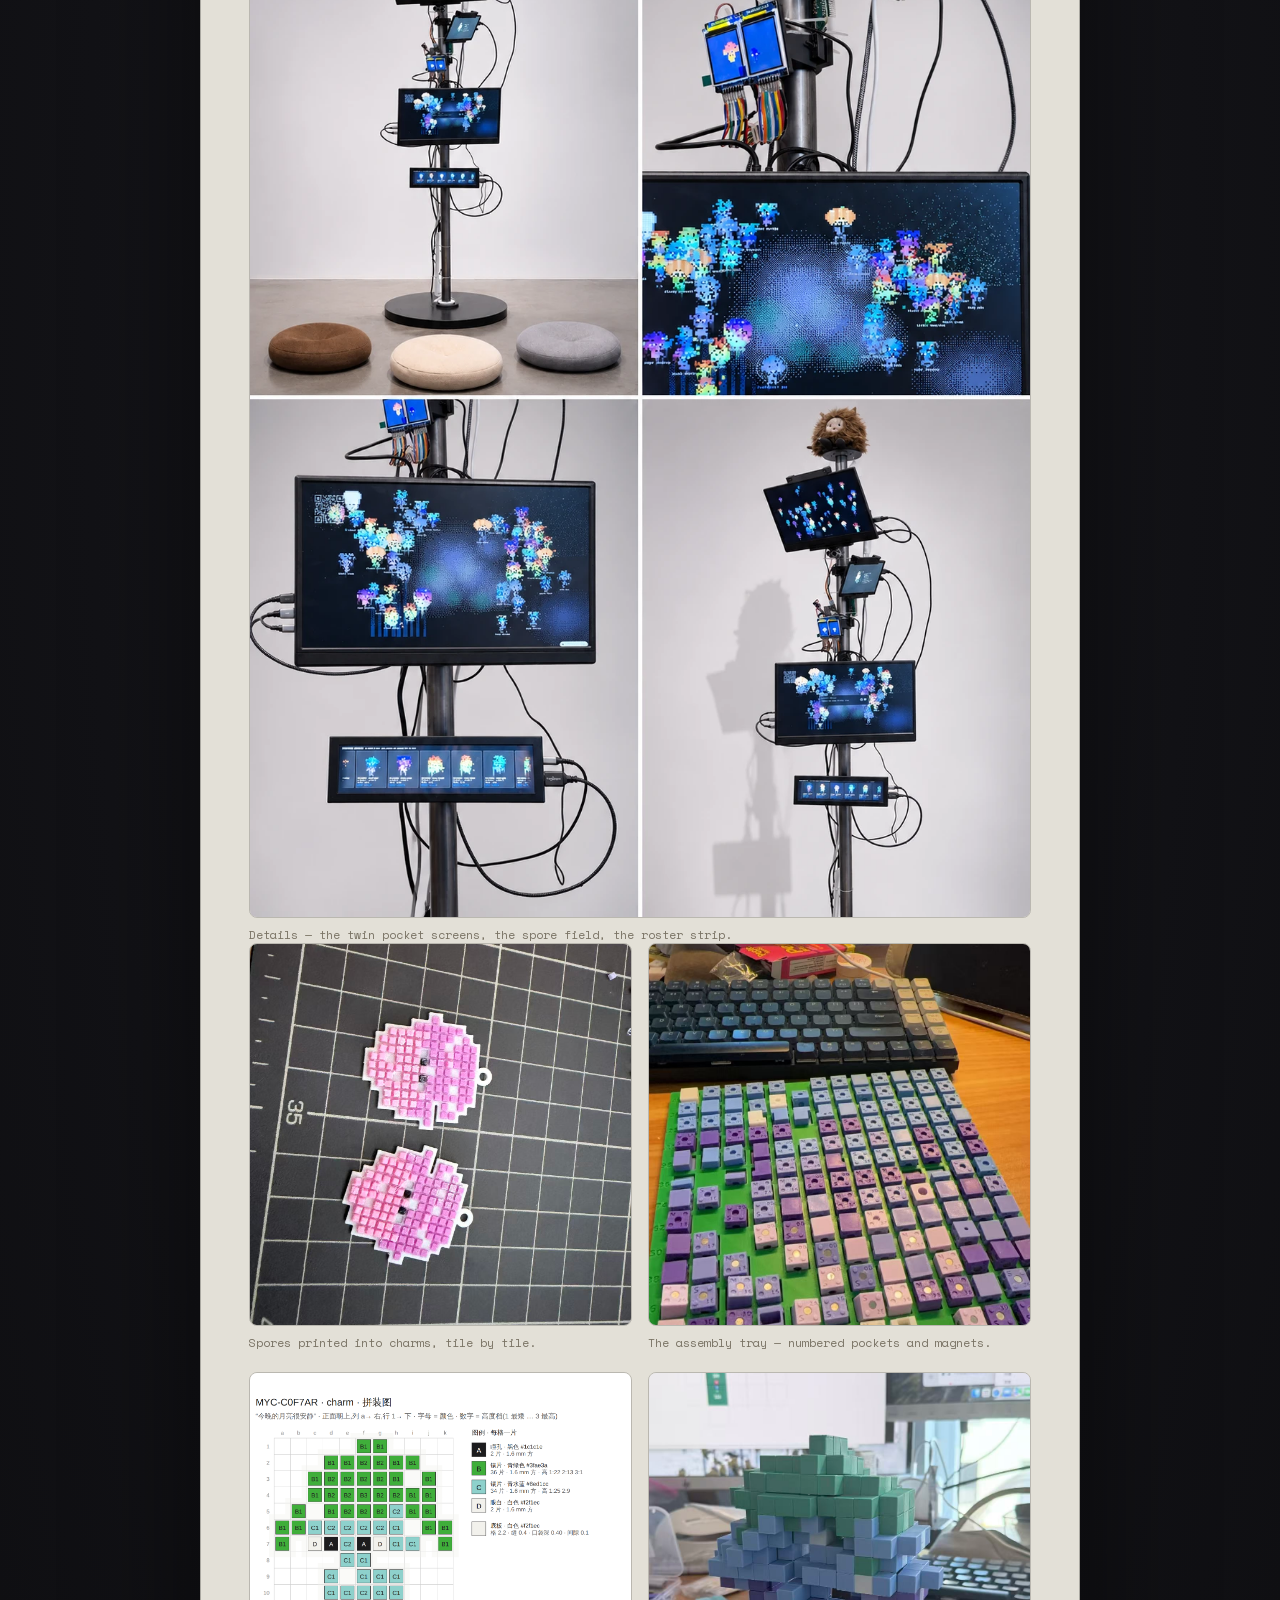
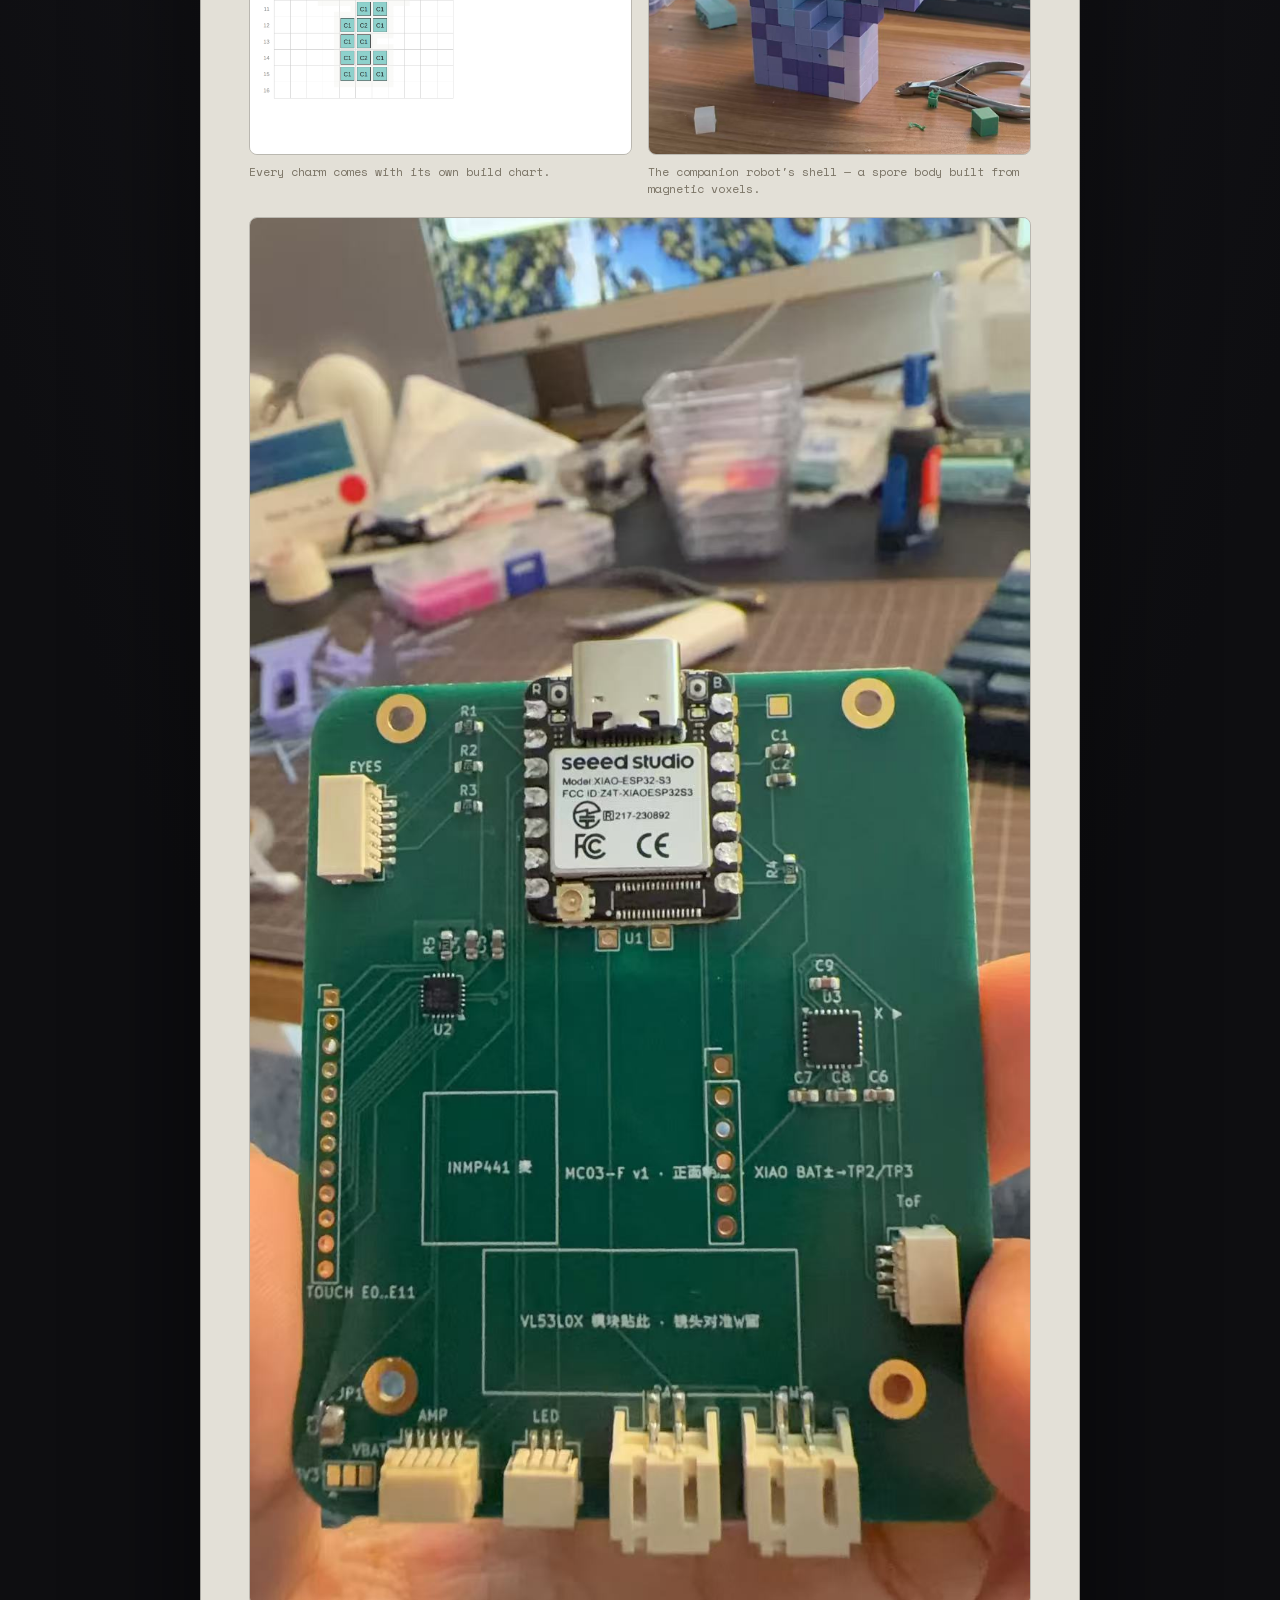
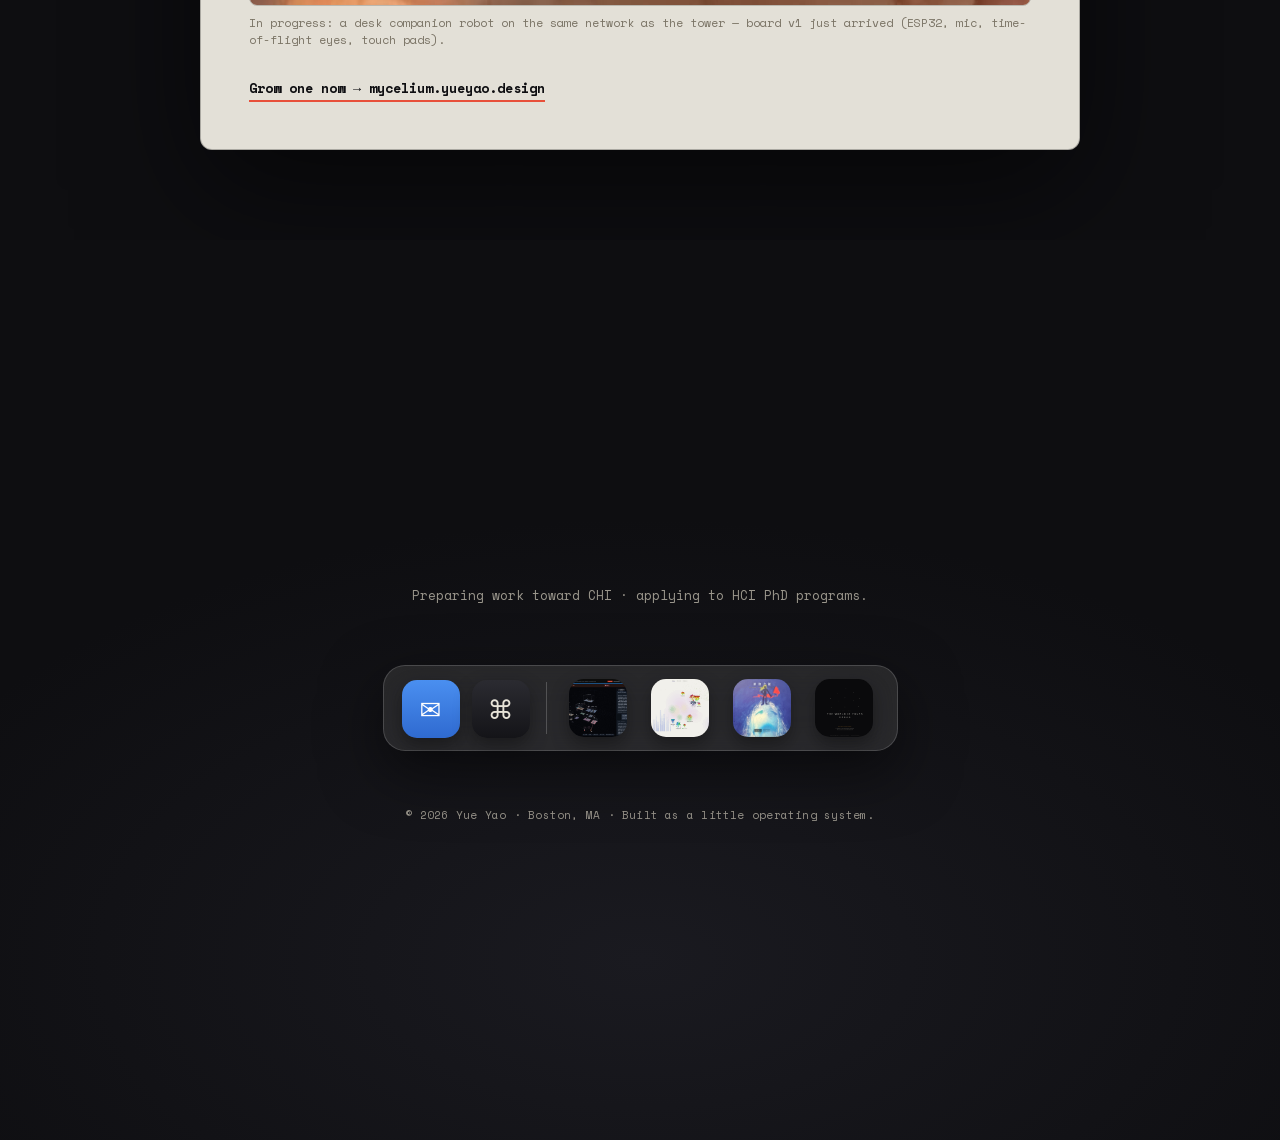
==== commit abedb3b7: "Post-market update: gallery photos, past-tense event card and notification" ====
--- a/index.html
+++ b/index.html
@@ -29,11 +29,11 @@
   </div>
 
   <!-- ── Notification ────────────────────────────────────── -->
-  <button class="notif" data-go="hyphal" aria-label="BU Art Market, Oct 30">
+  <button class="notif" data-go="hyphal" aria-label="Mycelium showed at BU Art Market">
     <span class="notif-icon">🍄</span>
     <span class="notif-text">
-      <b>BU Art Market · <span class="en">Fri Oct 30</span><span class="zh">10/30 周五</span></b>
-      <span class="notif-sub"><span class="en">The tower shows in person — 808 Commonwealth Ave, 12–5 PM</span><span class="zh">塔去现场 — 808 Commonwealth Ave，12–5 点</span></span>
+      <b><span class="en">Mycelium showed at BU Art Market</span><span class="zh">菌柱在 BU 艺术集市展出了</span></b>
+      <span class="notif-sub"><span class="en">Oct 30 · 808 Commonwealth Ave — photos below</span><span class="zh">10/30 · 现场照片在下面</span></span>
     </span>
   </button>
 
@@ -181,7 +181,7 @@
           <span class="win-spacer"></span>
         </div>
         <div class="win-body">
-          <p class="gal-kicker">◇ <span class="en">New · The Whisper Network, off-screen</span><span class="zh">新 · 菌丝网络走下屏幕</span></p>
+          <p class="gal-kicker">◇ <span class="en">The Whisper Network, off-screen</span><span class="zh">菌丝网络走下屏幕</span></p>
           <h2 class="gal-title scramble" data-en="Hyphal Column, built." data-zh="菌柱，做出来了。"></h2>
           <p class="gal-lead">
             <span class="en">The Whisper Network now has a body: a five-foot steel column with six screens and a tree hole inside. Whisper one sentence and a pixel spore grows. Your sentence never shows on any screen — only the spore it grew.</span>
@@ -190,17 +190,19 @@
 
           <div class="event-card">
             <p class="ev-name">BU ART MARKET</p>
-            <p class="ev-meta"><span class="en">Fri · Oct 30 · 12–5 PM</span><span class="zh">10 月 30 日（周五）· 12–5 点</span> · 808 Commonwealth Ave · <span class="en">free</span><span class="zh">免费</span></p>
+            <p class="ev-meta"><span class="en">Showed Fri, Oct 30, 2026 · 808 Commonwealth Ave</span><span class="zh">已于 2026 年 10 月 30 日（周五）展出 · 808 Commonwealth Ave</span></p>
             <ul class="ev-list">
-              <li><span class="en">Sit down and whisper a sentence to the tower</span><span class="zh">坐下来，对塔说一句话</span></li>
-              <li><span class="en">Like your spore? We'll make it into a charm on the spot</span><span class="zh">喜欢长出来的孢子？现场做成吊坠带走</span></li>
-              <li><span class="en">Tell us how it felt — a 2-minute anonymous form</span><span class="zh">说说感受——两分钟匿名问卷</span></li>
+              <li><span class="en">People sat on the cushions and whispered their sentences to the tower</span><span class="zh">大家坐在蒲团上，对塔说了自己的句子</span></li>
+              <li><span class="en">Spores grew, and some went home as charms</span><span class="zh">孢子长了出来，有些被做成吊坠带回了家</span></li>
+              <li><span class="en">Thanks to everyone who came, and to everyone who filled the little form</span><span class="zh">谢谢每个来过的人，也谢谢填了小问卷的你们</span></li>
             </ul>
             <p class="ev-links"><a href="assets/docs/hyphal-flyer.pdf" target="_blank" rel="noopener"><span class="en">Flyer</span><span class="zh">传单</span> ↗</a> · <a href="assets/docs/hyphal-booth.pdf" target="_blank" rel="noopener"><span class="en">Booth plan</span><span class="zh">摊位安排</span> ↗</a></p>
           </div>
 
-          <figure class="gal-hero"><img src="assets/projects/mycelium/p1-tower.jpg" alt="The steel tower with six screens, running" loading="lazy">
-            <figcaption><span class="en">Running at home before the market — six screens, a Raspberry Pi, an ultrasonic sensor on top.</span><span class="zh">开市前先在家里跑着——六块屏、一个树莓派、顶上一只超声波传感器。</span></figcaption></figure>
+          <figure class="gal-hero"><img src="assets/projects/mycelium/p8-gallery.webp" alt="The tower in the gallery with wall text and three floor cushions" loading="lazy">
+            <figcaption><span class="en">On the wall: Mycelium — an interactive memory ecosystem. Cushions down, tower running, plush guardian on top.</span><span class="zh">墙上写着：Mycelium——一个交互记忆生态系统。蒲团铺好，塔跑着，顶上蹲着毛绒守卫。</span></figcaption></figure>
+          <figure class="gal-hero"><img src="assets/projects/mycelium/p9-details.webp" alt="Four detail shots: the field screen, twin pocket screens, and the roster strip" loading="lazy">
+            <figcaption><span class="en">Details — the twin pocket screens, the spore field, the roster strip.</span><span class="zh">细节——两块小口袋屏、孢子场、名册条屏。</span></figcaption></figure>
           <div class="gal-2">
             <figure><img src="assets/projects/mycelium/p3-charms.jpg" alt="3D-printed pixel charms" loading="lazy">
               <figcaption><span class="en">Spores printed into charms, tile by tile.</span><span class="zh">孢子打印成吊坠，一格一格拼出来。</span></figcaption></figure>
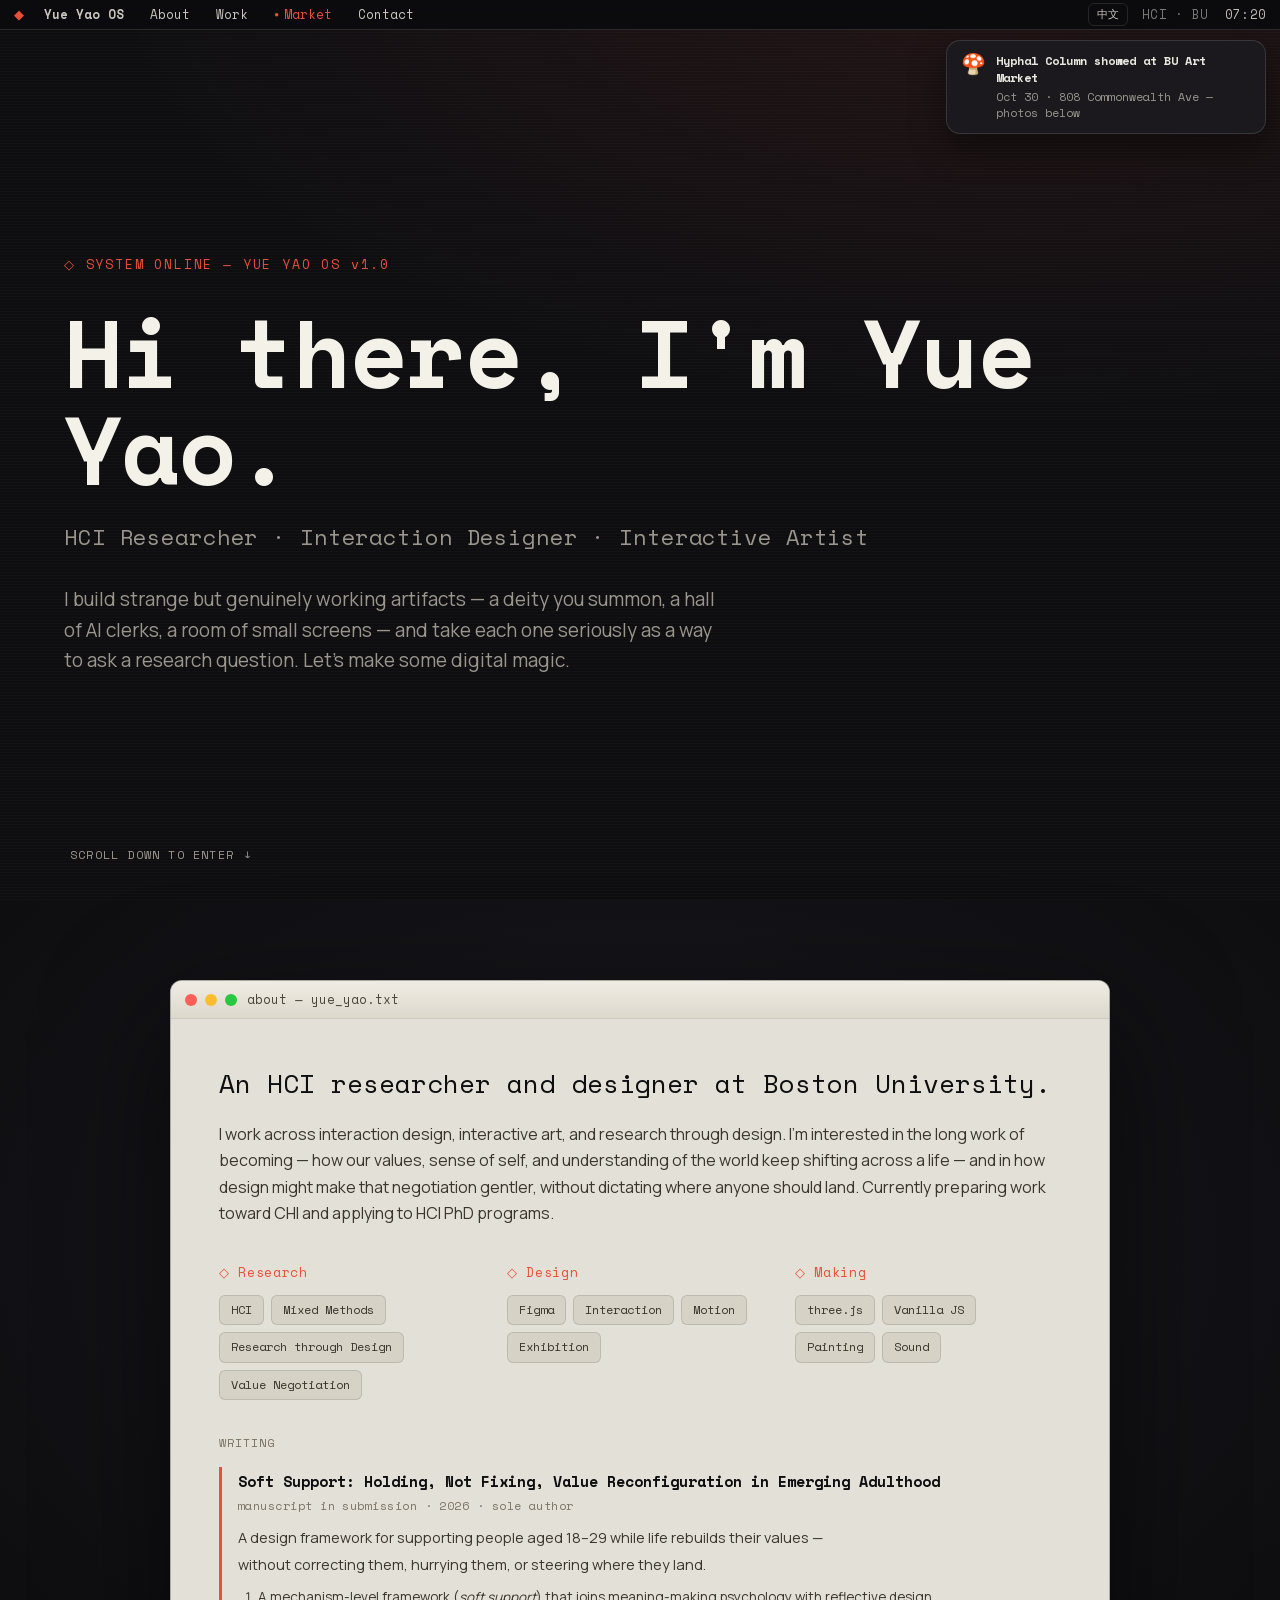
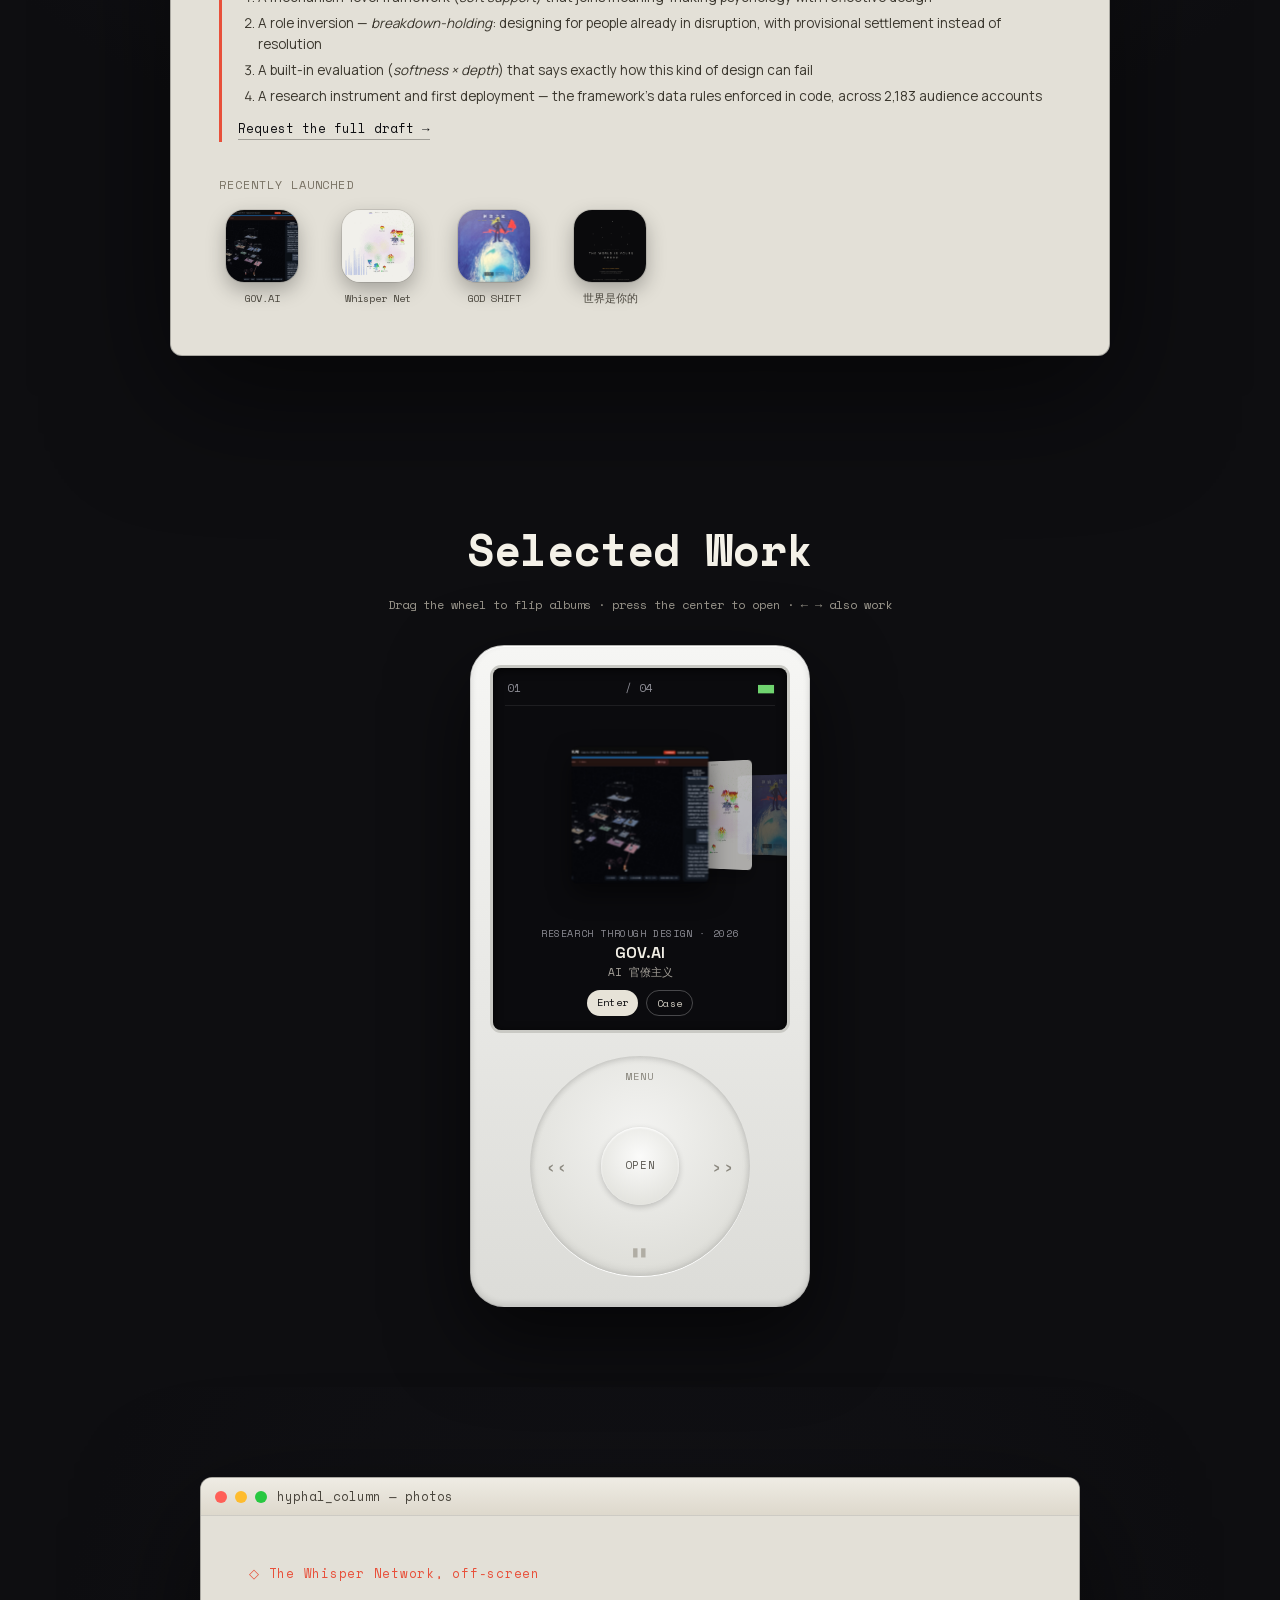
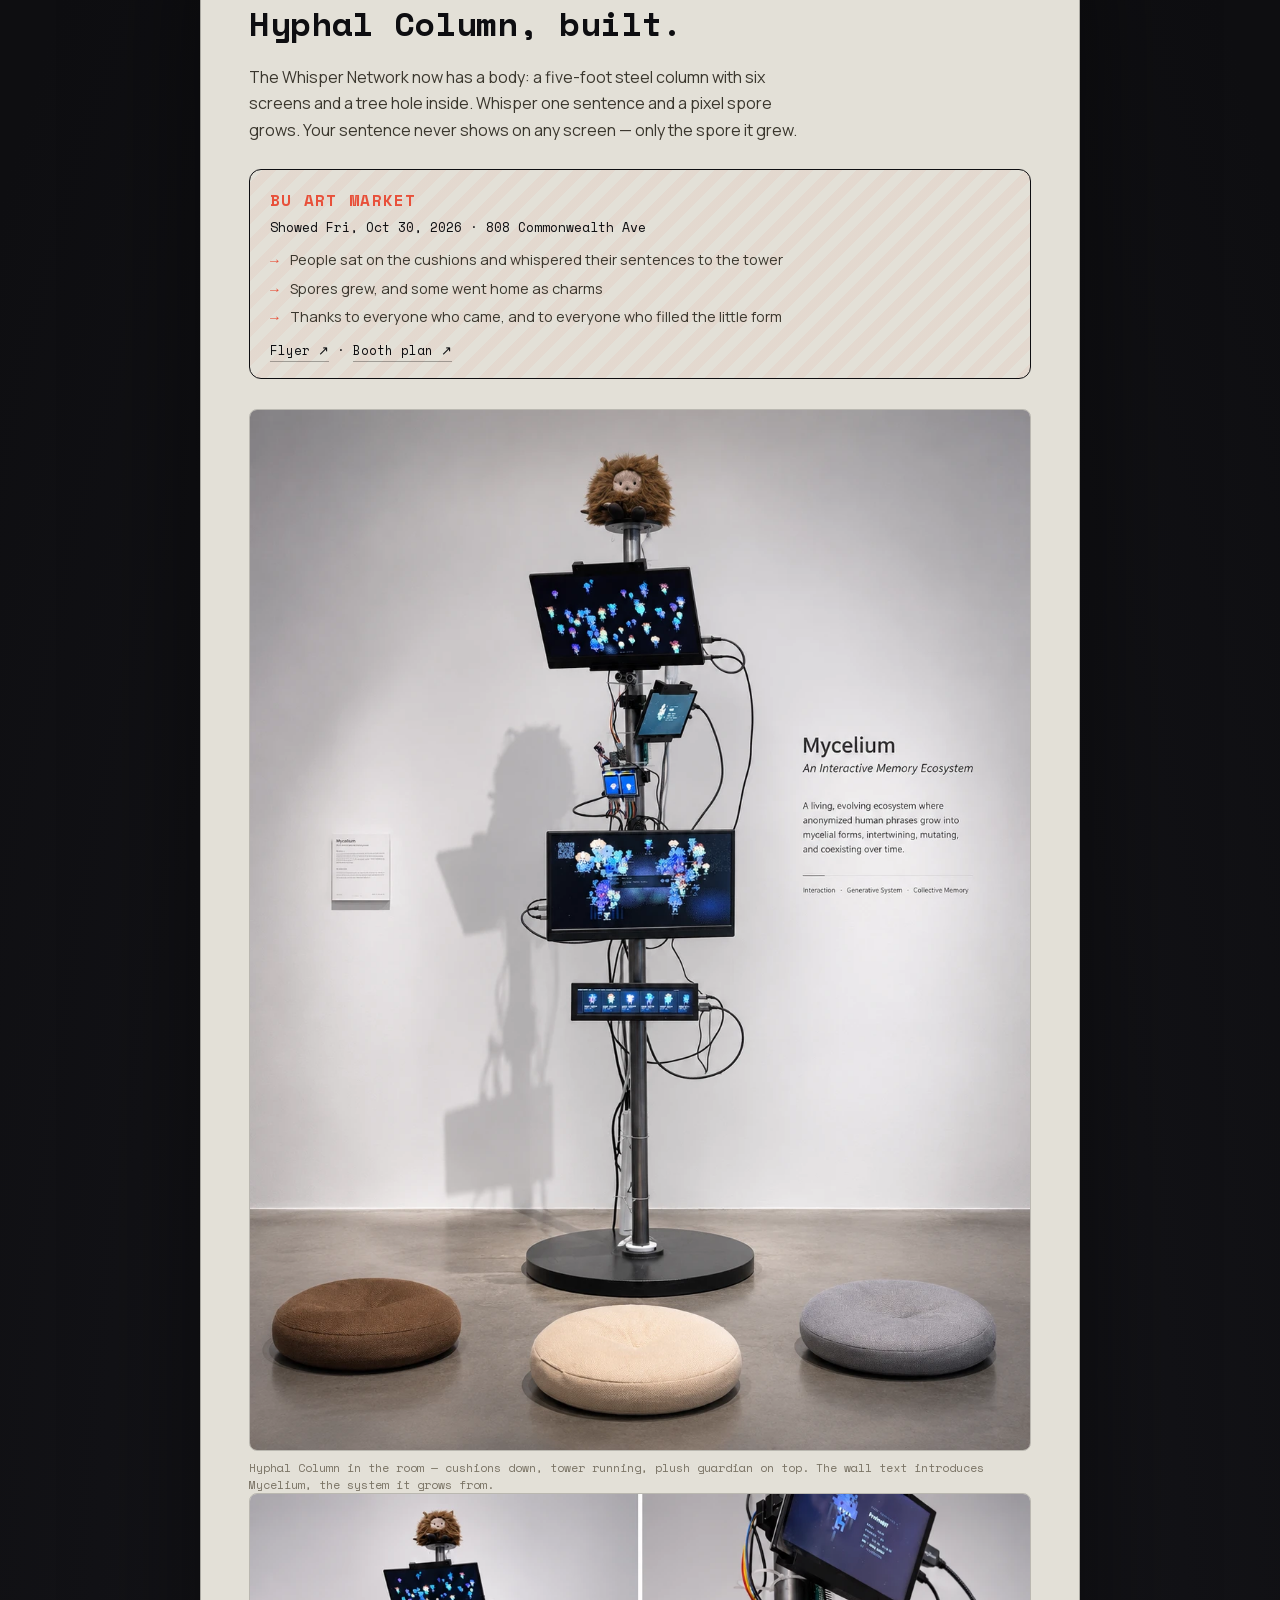
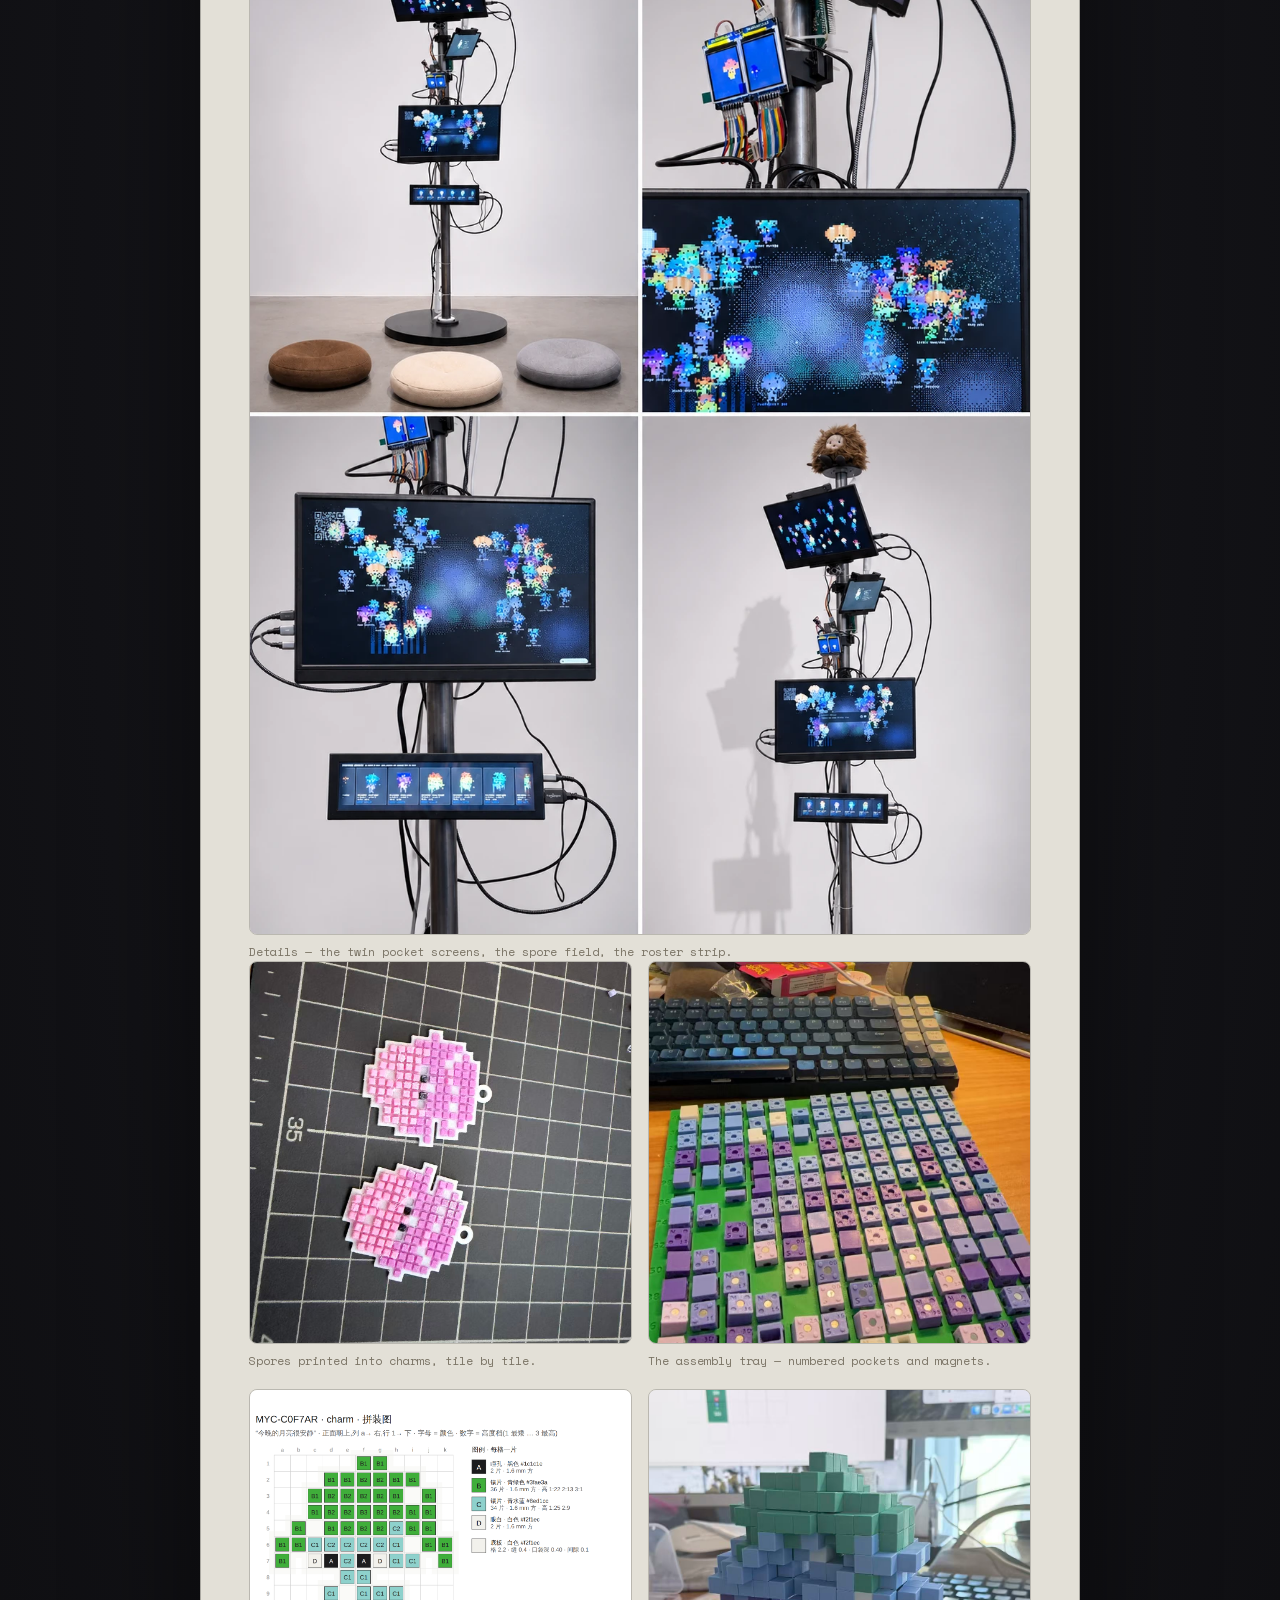
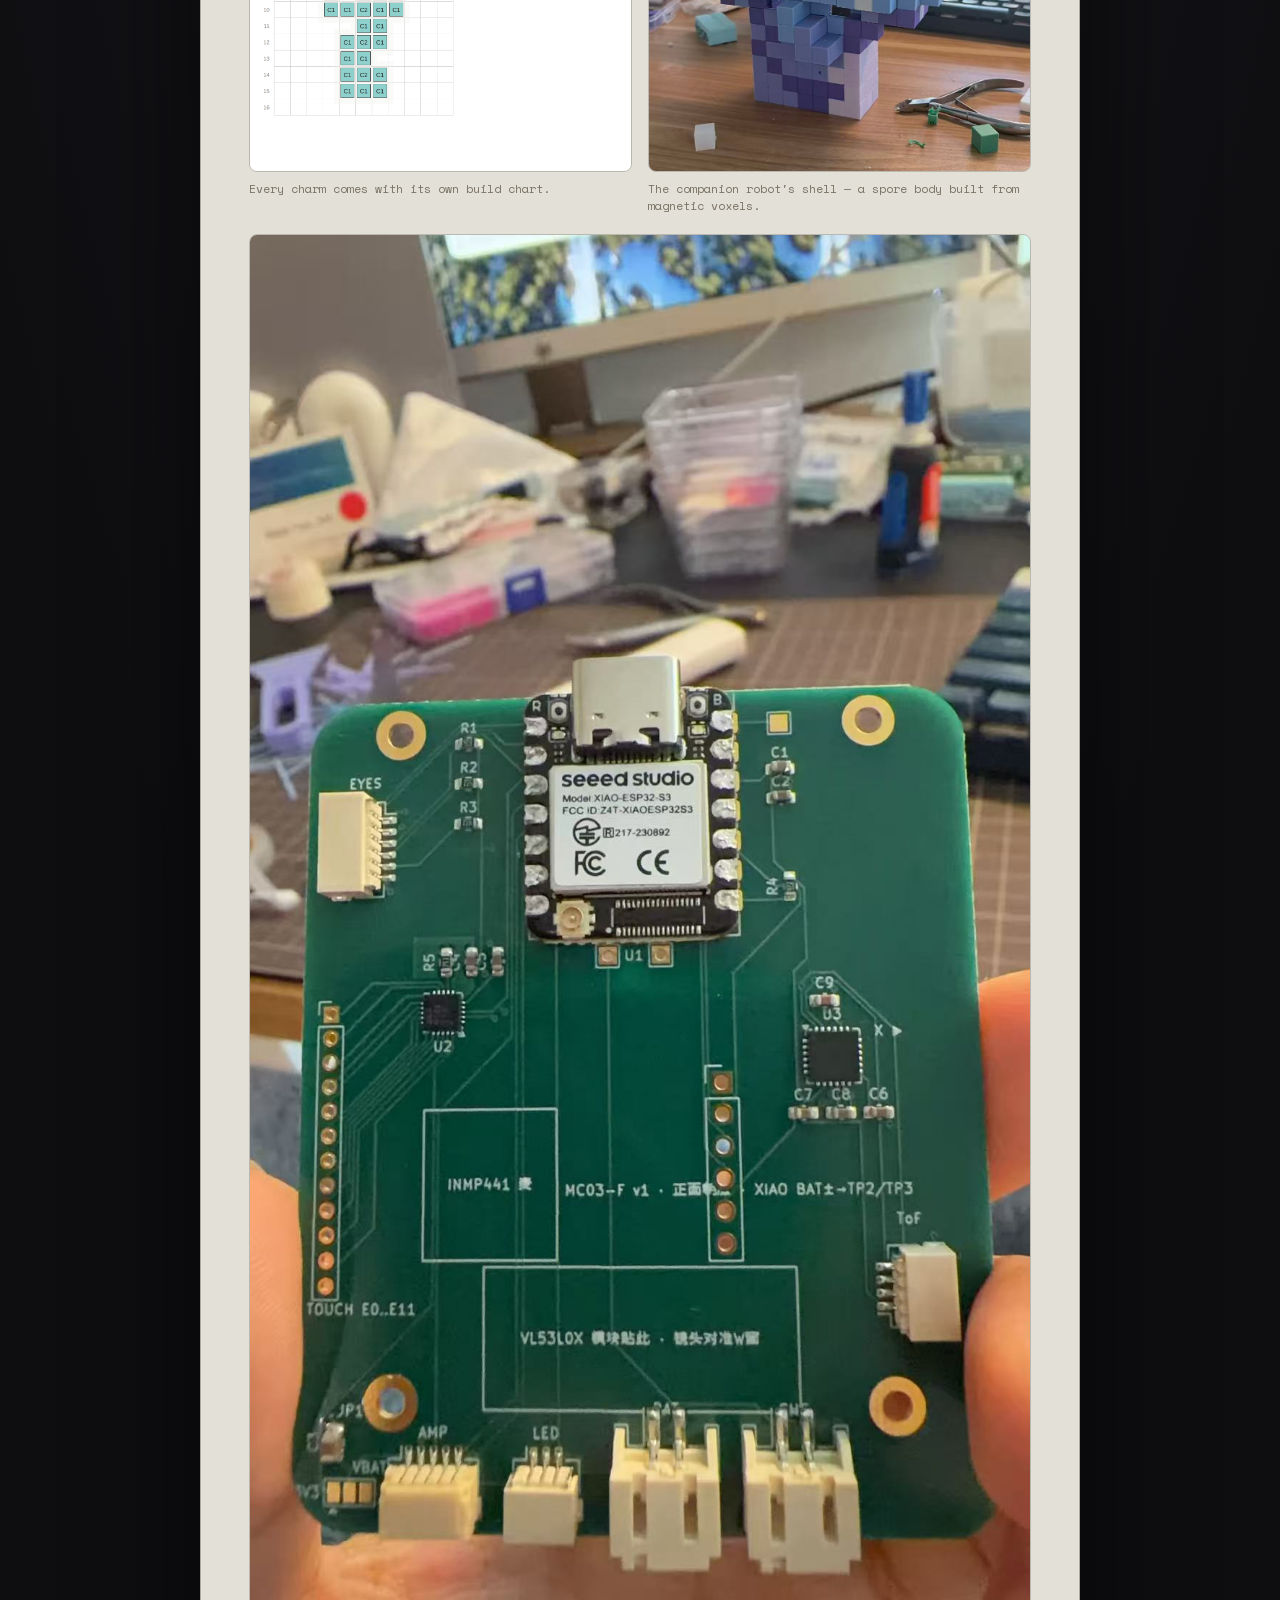
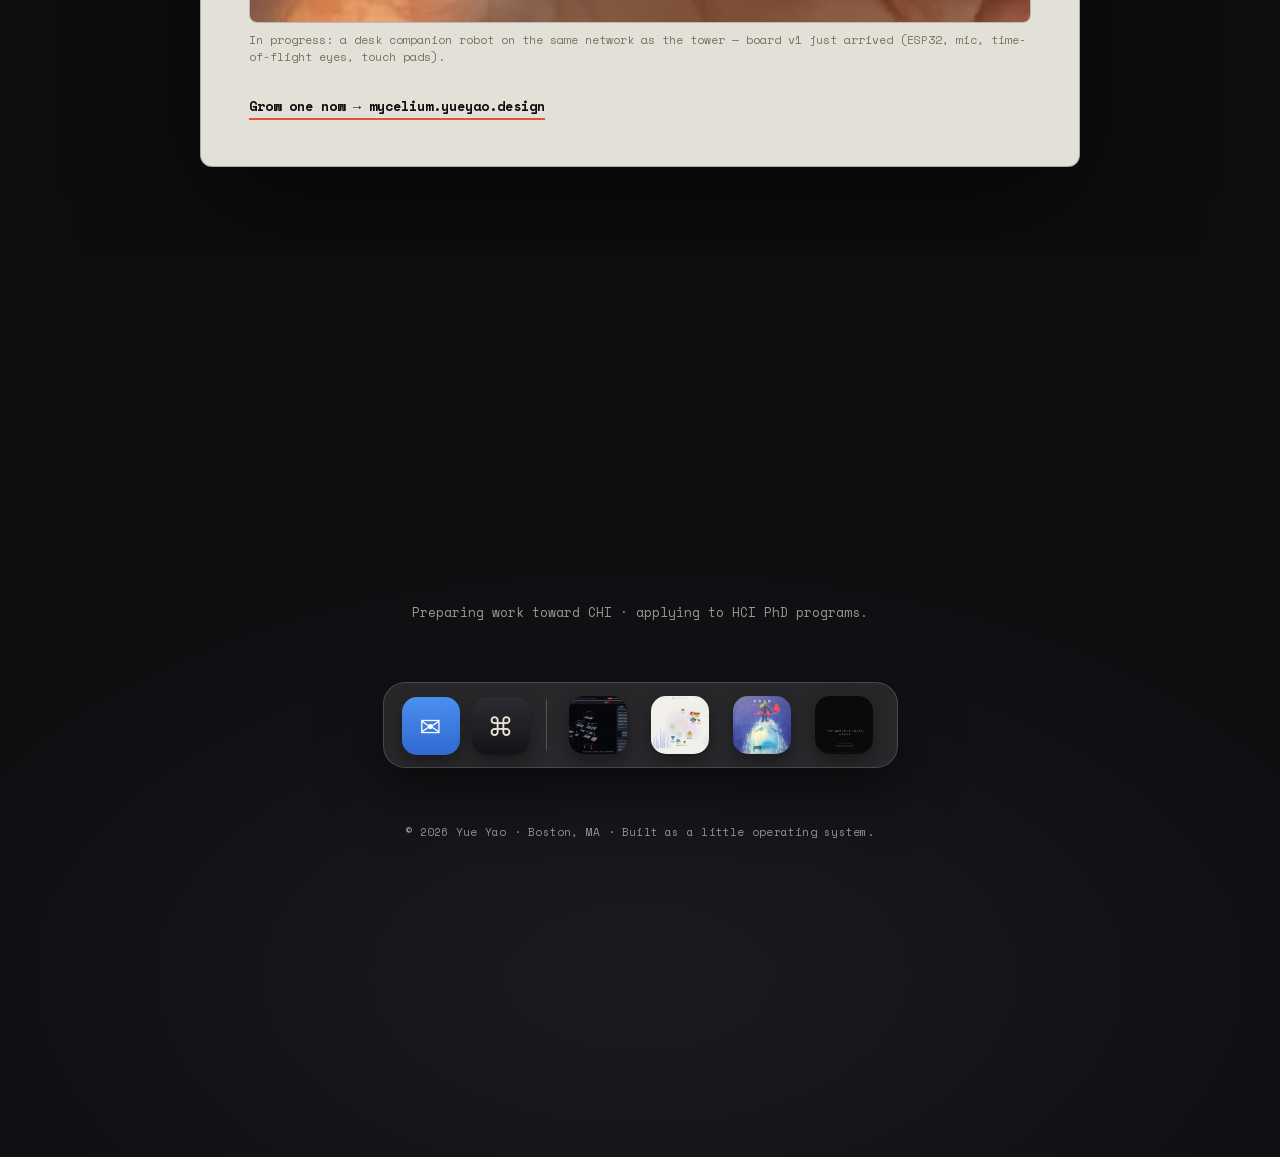
==== commit 4e8bd847: "Naming fix: the piece is Hyphal Column; Mycelium is the system behind it" ====
--- a/index.html
+++ b/index.html
@@ -32,7 +32,7 @@
   <button class="notif" data-go="hyphal" aria-label="Mycelium showed at BU Art Market">
     <span class="notif-icon">🍄</span>
     <span class="notif-text">
-      <b><span class="en">Mycelium showed at BU Art Market</span><span class="zh">菌柱在 BU 艺术集市展出了</span></b>
+      <b><span class="en">Hyphal Column showed at BU Art Market</span><span class="zh">菌柱在 BU 艺术集市展出了</span></b>
       <span class="notif-sub"><span class="en">Oct 30 · 808 Commonwealth Ave — photos below</span><span class="zh">10/30 · 现场照片在下面</span></span>
     </span>
   </button>
@@ -200,7 +200,7 @@
           </div>
 
           <figure class="gal-hero"><img src="assets/projects/mycelium/p8-gallery.webp" alt="The tower in the gallery with wall text and three floor cushions" loading="lazy">
-            <figcaption><span class="en">On the wall: Mycelium — an interactive memory ecosystem. Cushions down, tower running, plush guardian on top.</span><span class="zh">墙上写着：Mycelium——一个交互记忆生态系统。蒲团铺好，塔跑着，顶上蹲着毛绒守卫。</span></figcaption></figure>
+            <figcaption><span class="en">Hyphal Column in the room — cushions down, tower running, plush guardian on top. The wall text introduces Mycelium, the system it grows from.</span><span class="zh">菌柱在现场——蒲团铺好，塔跑着，顶上蹲着毛绒守卫。墙上的 Mycelium 介绍的是它背后的系统。</span></figcaption></figure>
           <figure class="gal-hero"><img src="assets/projects/mycelium/p9-details.webp" alt="Four detail shots: the field screen, twin pocket screens, and the roster strip" loading="lazy">
             <figcaption><span class="en">Details — the twin pocket screens, the spore field, the roster strip.</span><span class="zh">细节——两块小口袋屏、孢子场、名册条屏。</span></figcaption></figure>
           <div class="gal-2">
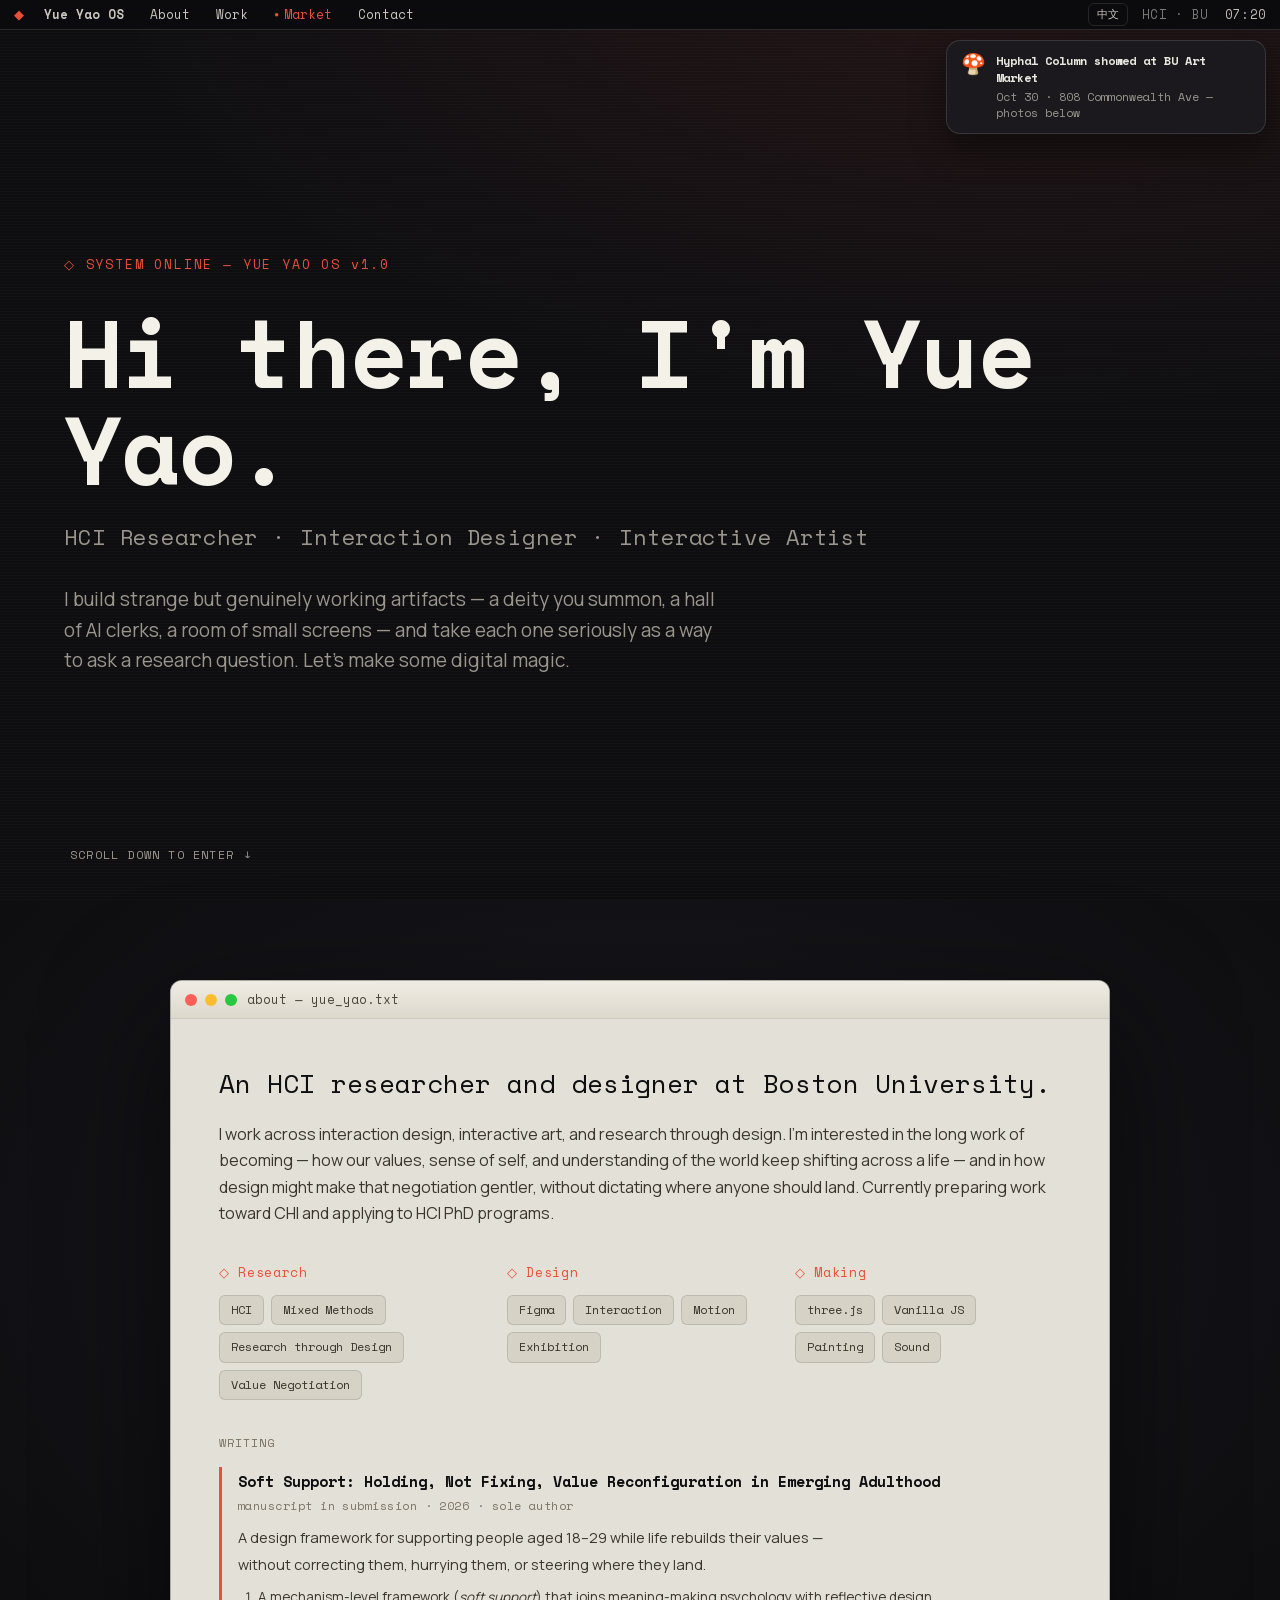
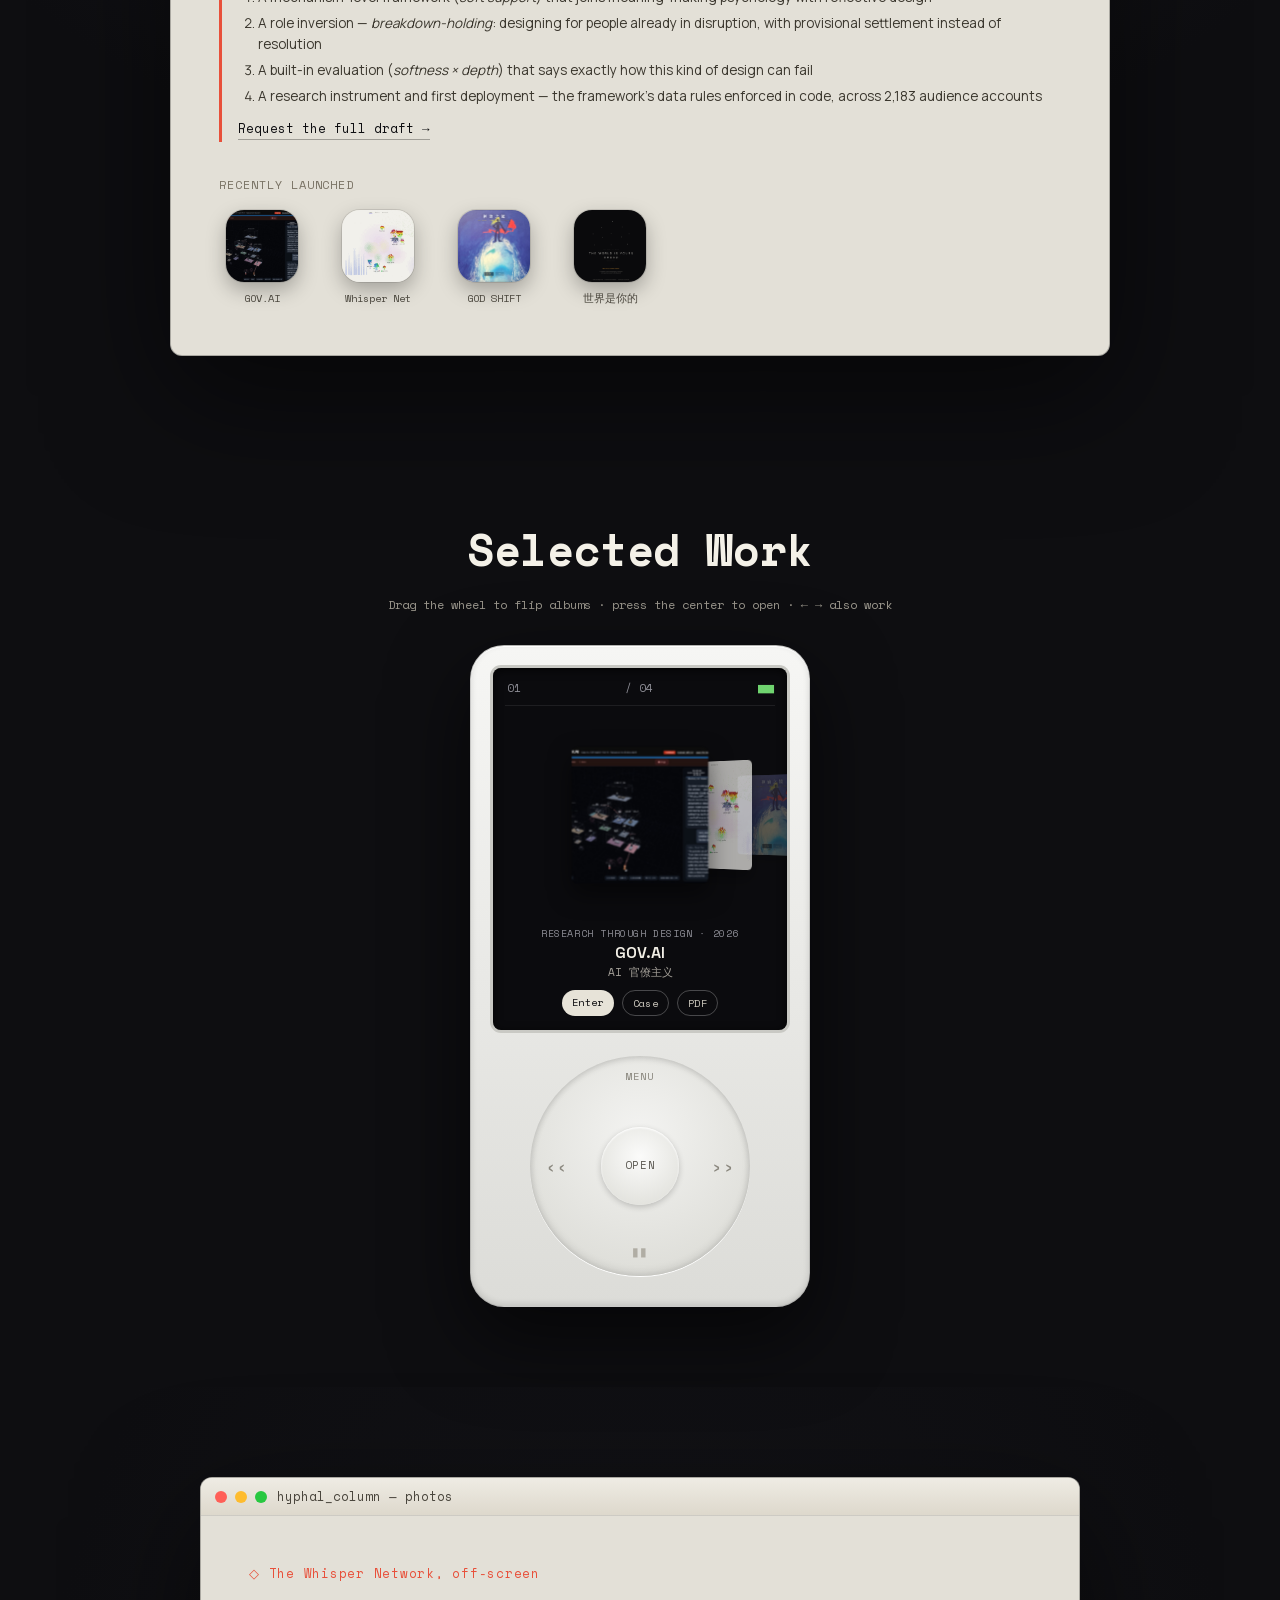
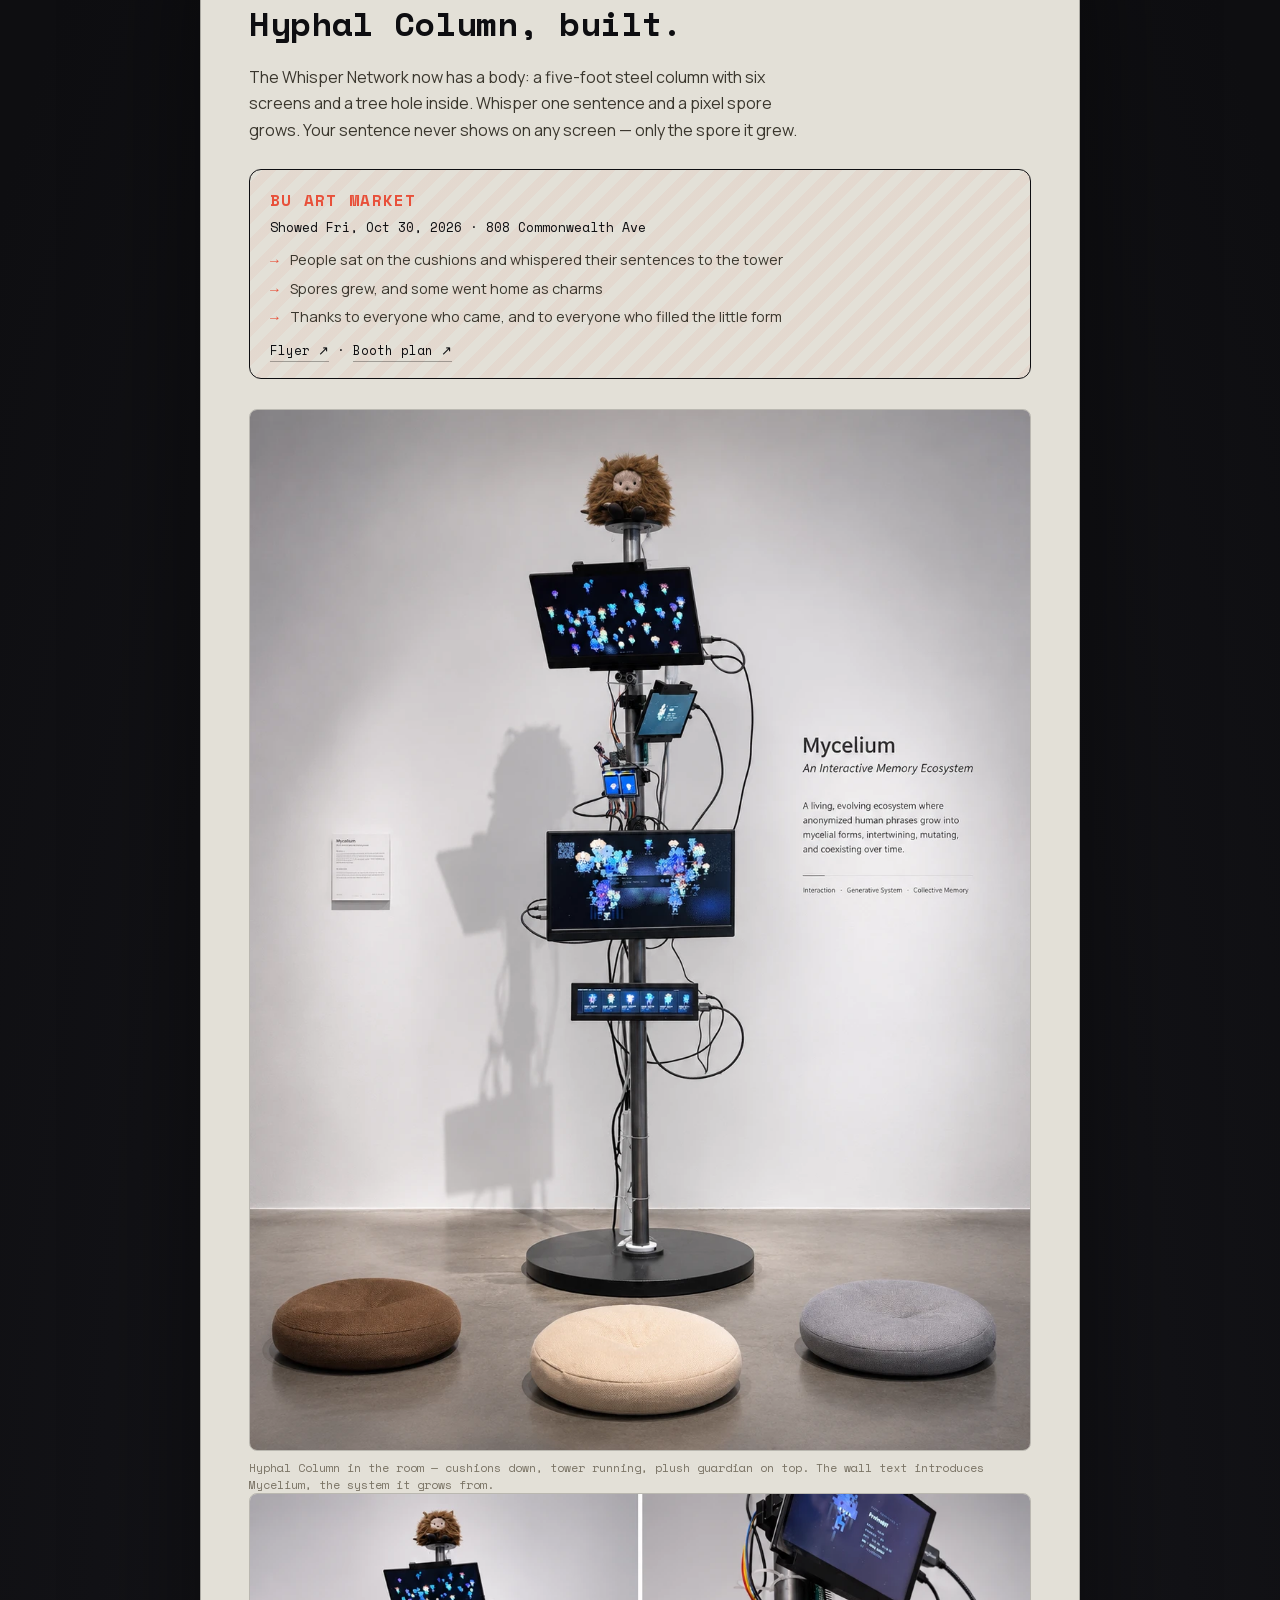
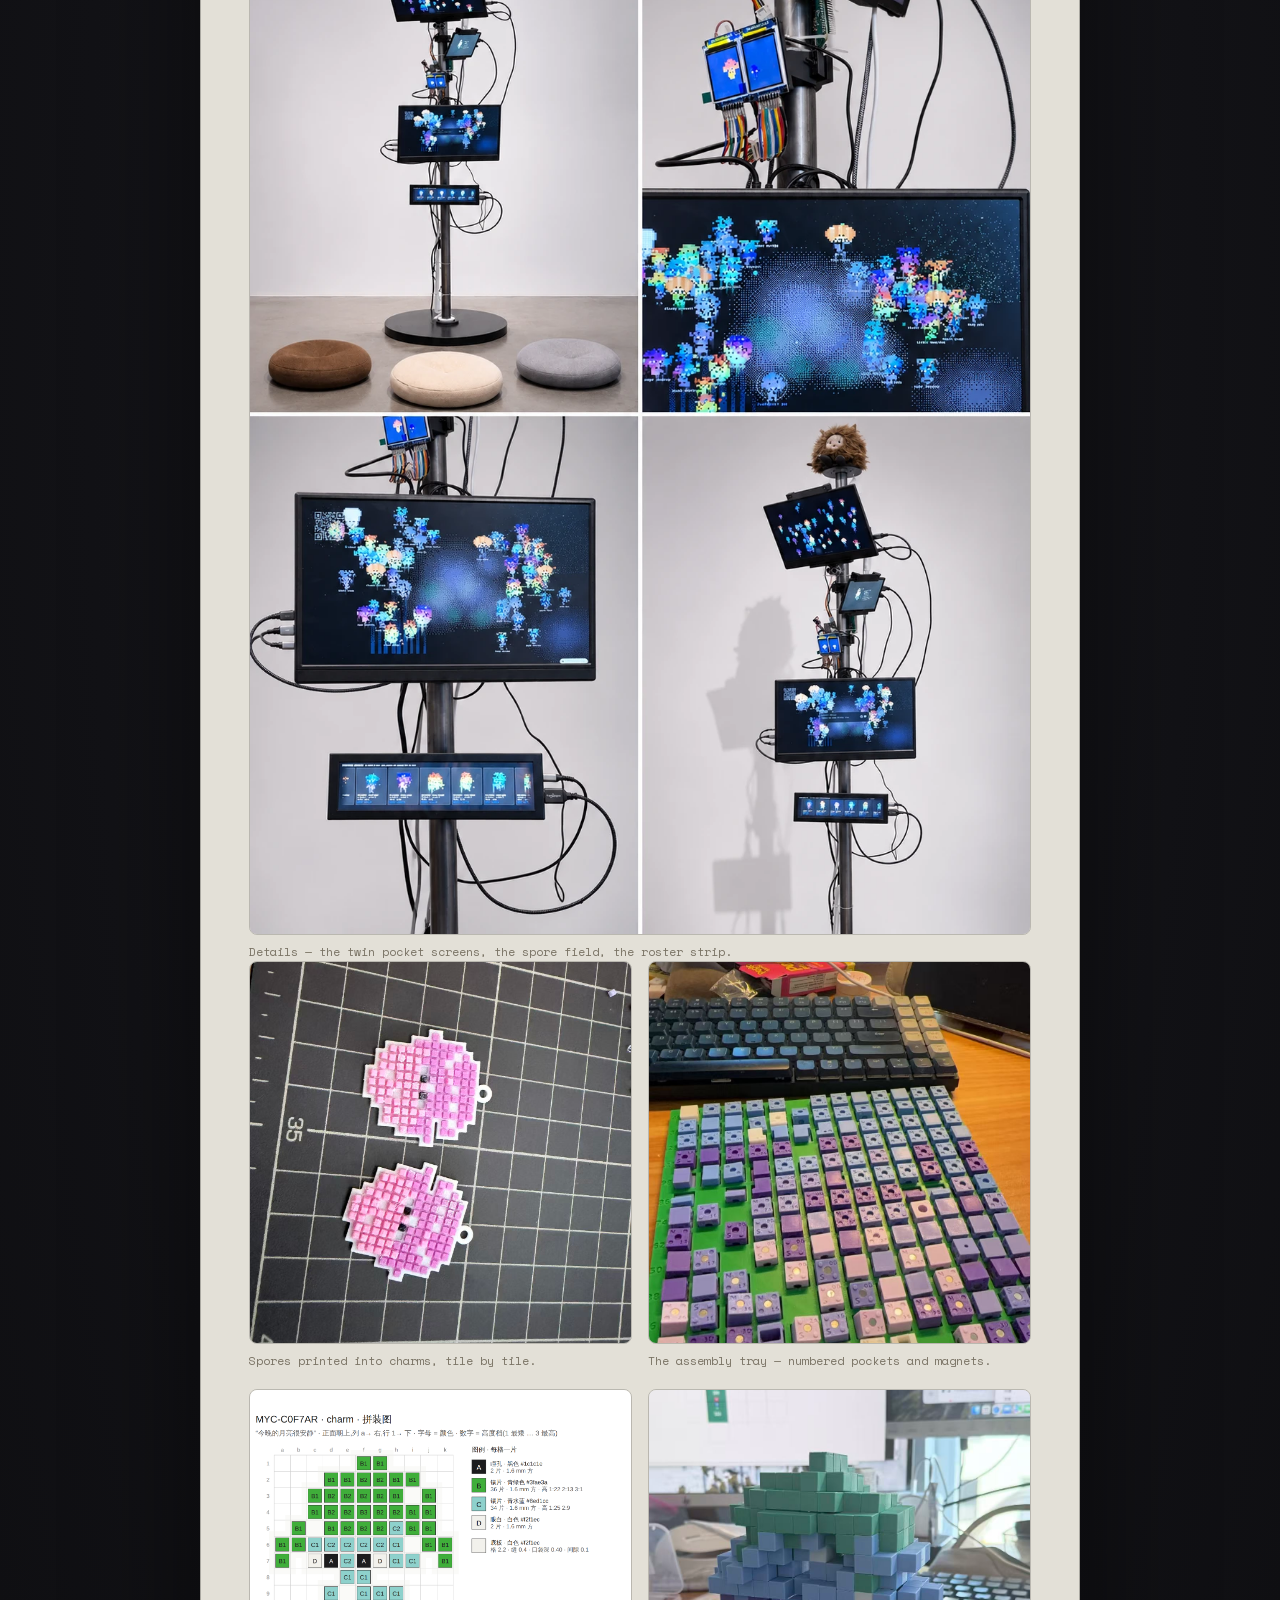
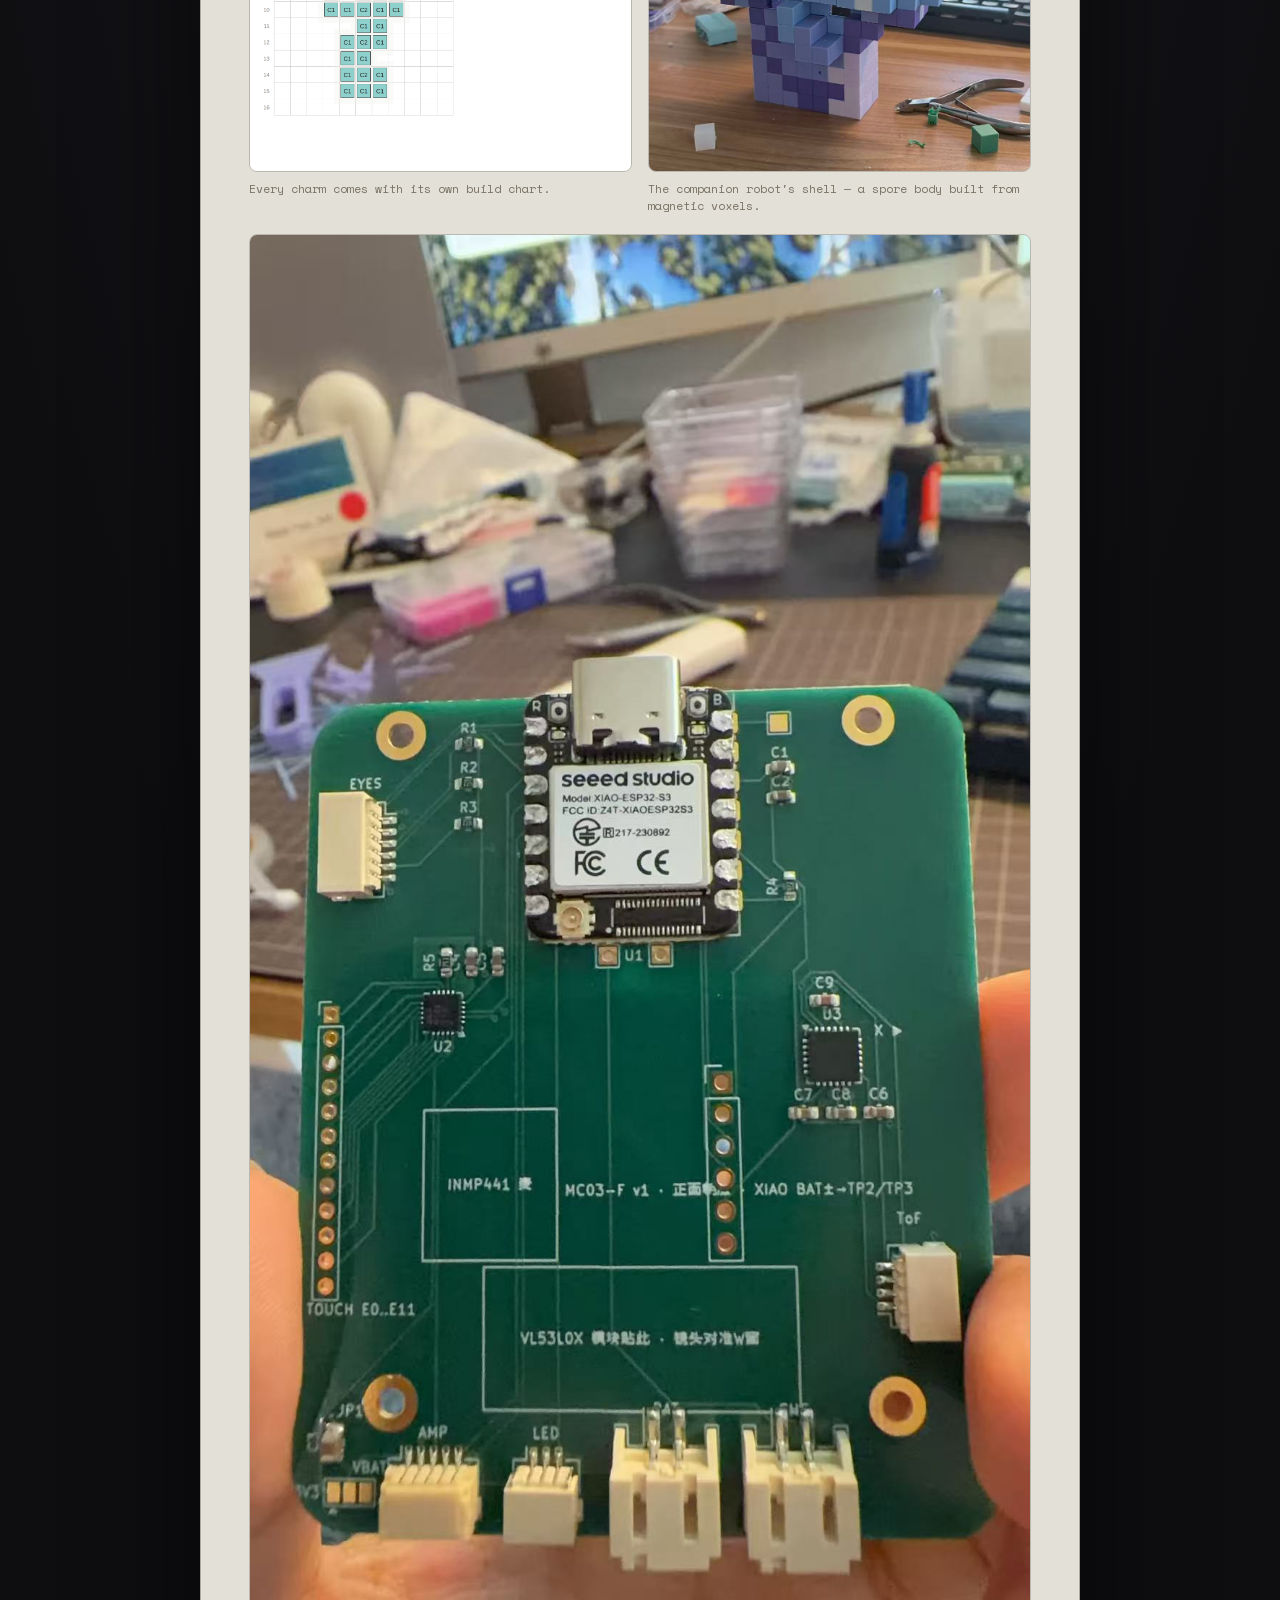
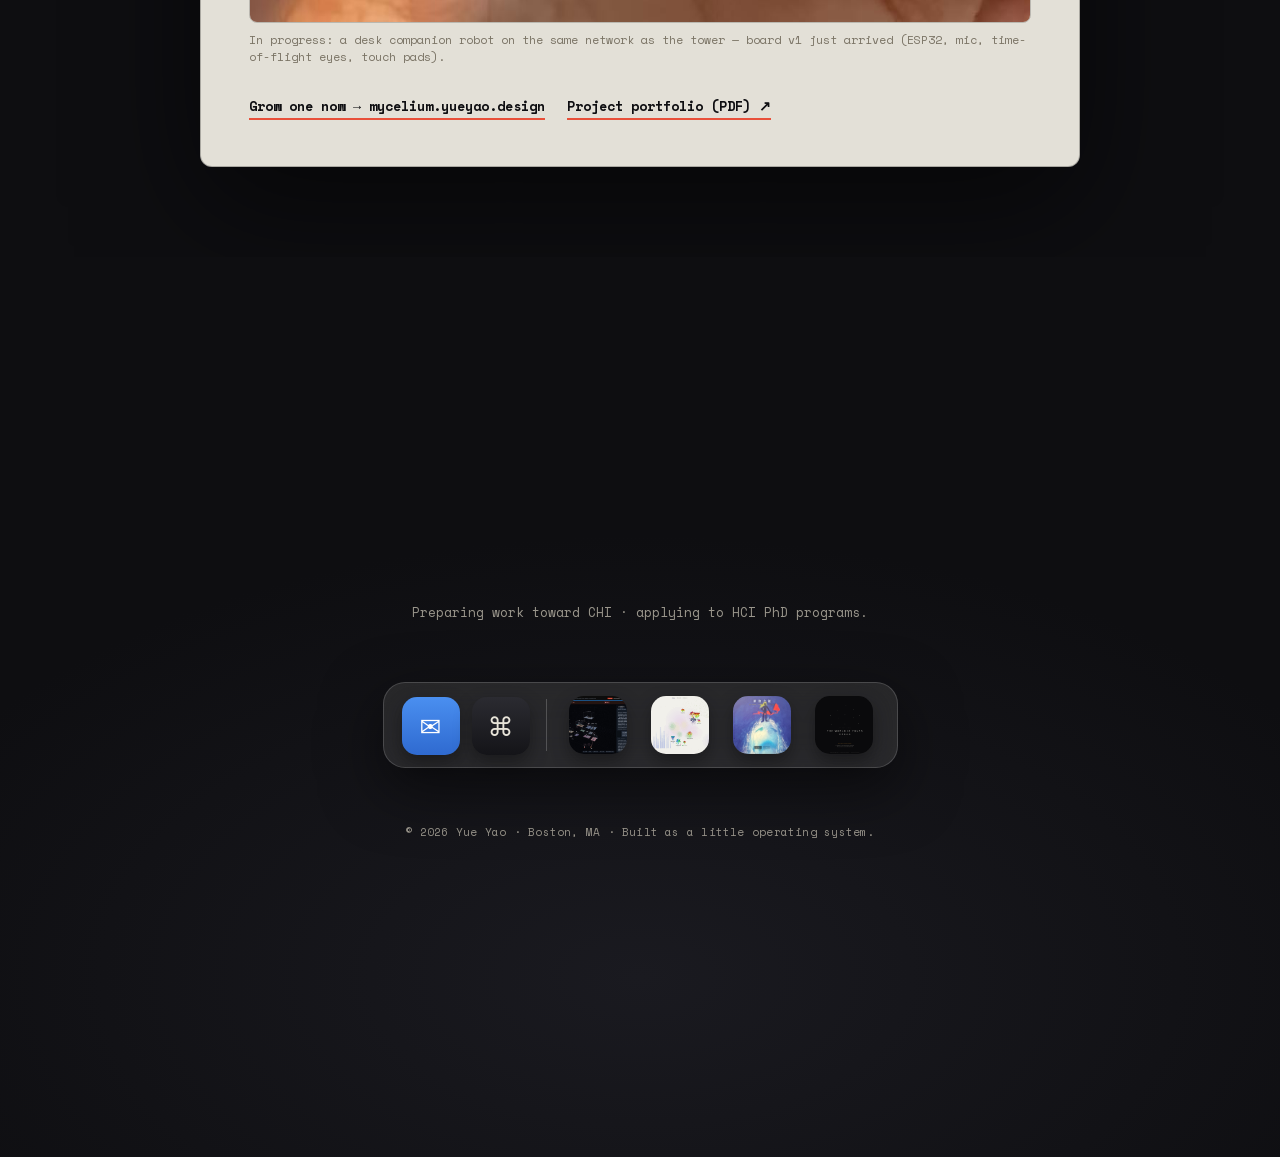
==== commit fefedf72: "Add project portfolio PDFs (GOV.AI, Mycelium, The World Is Yours) as album pills" ====
--- a/index.html
+++ b/index.html
@@ -129,14 +129,14 @@
             <article class="album" data-i="0"
               data-title="GOV.AI" data-cn="AI 官僚主义" data-cat="Research through Design" data-year="2026"
               data-demo="https://govai.yueyao.design" data-demolabel="Enter"
-              data-case="https://govai.yueyao.design/study">
+              data-case="https://govai.yueyao.design/study" data-pdf="assets/docs/govai-portfolio.pdf">
               <img src="assets/covers/govai.jpg" alt="GOV.AI">
             </article>
             <!-- album 1 -->
             <article class="album" data-i="1"
               data-title="The Whisper Network" data-cn="菌根 · Mycelium" data-cat="Interactive Installation" data-year="2026"
               data-demo="https://mycelium.yueyao.design/" data-demolabel="Enter"
-              data-case="https://mycelium.yueyao.design/portfolio" data-caselabel="Portfolio" data-caselabel-zh="作品集">
+              data-case="https://mycelium.yueyao.design/portfolio" data-caselabel="Portfolio" data-caselabel-zh="作品集" data-pdf="assets/docs/mycelium-portfolio.pdf">
               <img src="assets/covers/mycelium.png" alt="The Whisper Network">
             </article>
             <!-- album 2 -->
@@ -150,7 +150,7 @@
             <article class="album" data-i="3"
               data-title="THE WORLD IS YOURS" data-cn="世界是你的" data-cat="Exhibition" data-year="2026"
               data-demo="https://wis.yueyao.design/" data-demolabel="Exhibition"
-              data-case="https://wis.yueyao.design/case/">
+              data-case="https://wis.yueyao.design/case/" data-pdf="assets/docs/wis-portfolio.pdf">
               <img src="assets/covers/negotiated.png" alt="THE WORLD IS YOURS">
             </article>
           </div>
@@ -218,7 +218,7 @@
           <figure class="gal-hero"><img src="assets/projects/mycelium/p7-board.jpg" alt="Custom PCB for the desk companion robot" loading="lazy">
             <figcaption><span class="en">In progress: a desk companion robot on the same network as the tower — board v1 just arrived (ESP32, mic, time-of-flight eyes, touch pads).</span><span class="zh">在做：桌面陪伴小机器人，和塔同一张网——主板 v1 刚到（ESP32、麦克风、ToF 测距、触摸点）。</span></figcaption></figure>
 
-          <p class="gal-cta"><a href="https://mycelium.yueyao.design/" target="_blank" rel="noopener"><span class="en">Grow one now</span><span class="zh">现在就种一只</span> → mycelium.yueyao.design</a></p>
+          <p class="gal-cta"><a href="https://mycelium.yueyao.design/" target="_blank" rel="noopener"><span class="en">Grow one now</span><span class="zh">现在就种一只</span> → mycelium.yueyao.design</a><a href="assets/docs/mycelium-portfolio.pdf" target="_blank" rel="noopener"><span class="en">Project portfolio (PDF)</span><span class="zh">项目画册（PDF）</span> ↗</a></p>
         </div>
       </div>
     </section>
--- a/css/style.css
+++ b/css/style.css
@@ -248,6 +248,7 @@
 .gal-cta{ margin:26px 0 0; }
 .gal-cta a{ font-family:var(--mono); font-size:13.5px; font-weight:700; color:var(--ink); border-bottom:2px solid var(--accent); padding-bottom:2px; }
 .gal-cta a:hover{ color:var(--accent); }
+.gal-cta a + a{ margin-left:22px; }
 
 /* ── DOCK / CONTACT ──────────────────────────────────────── */
 .dock-sec{ min-height:100vh; display:flex; flex-direction:column; align-items:center; justify-content:center; padding:80px var(--gutter) 60px; text-align:center; position:relative;
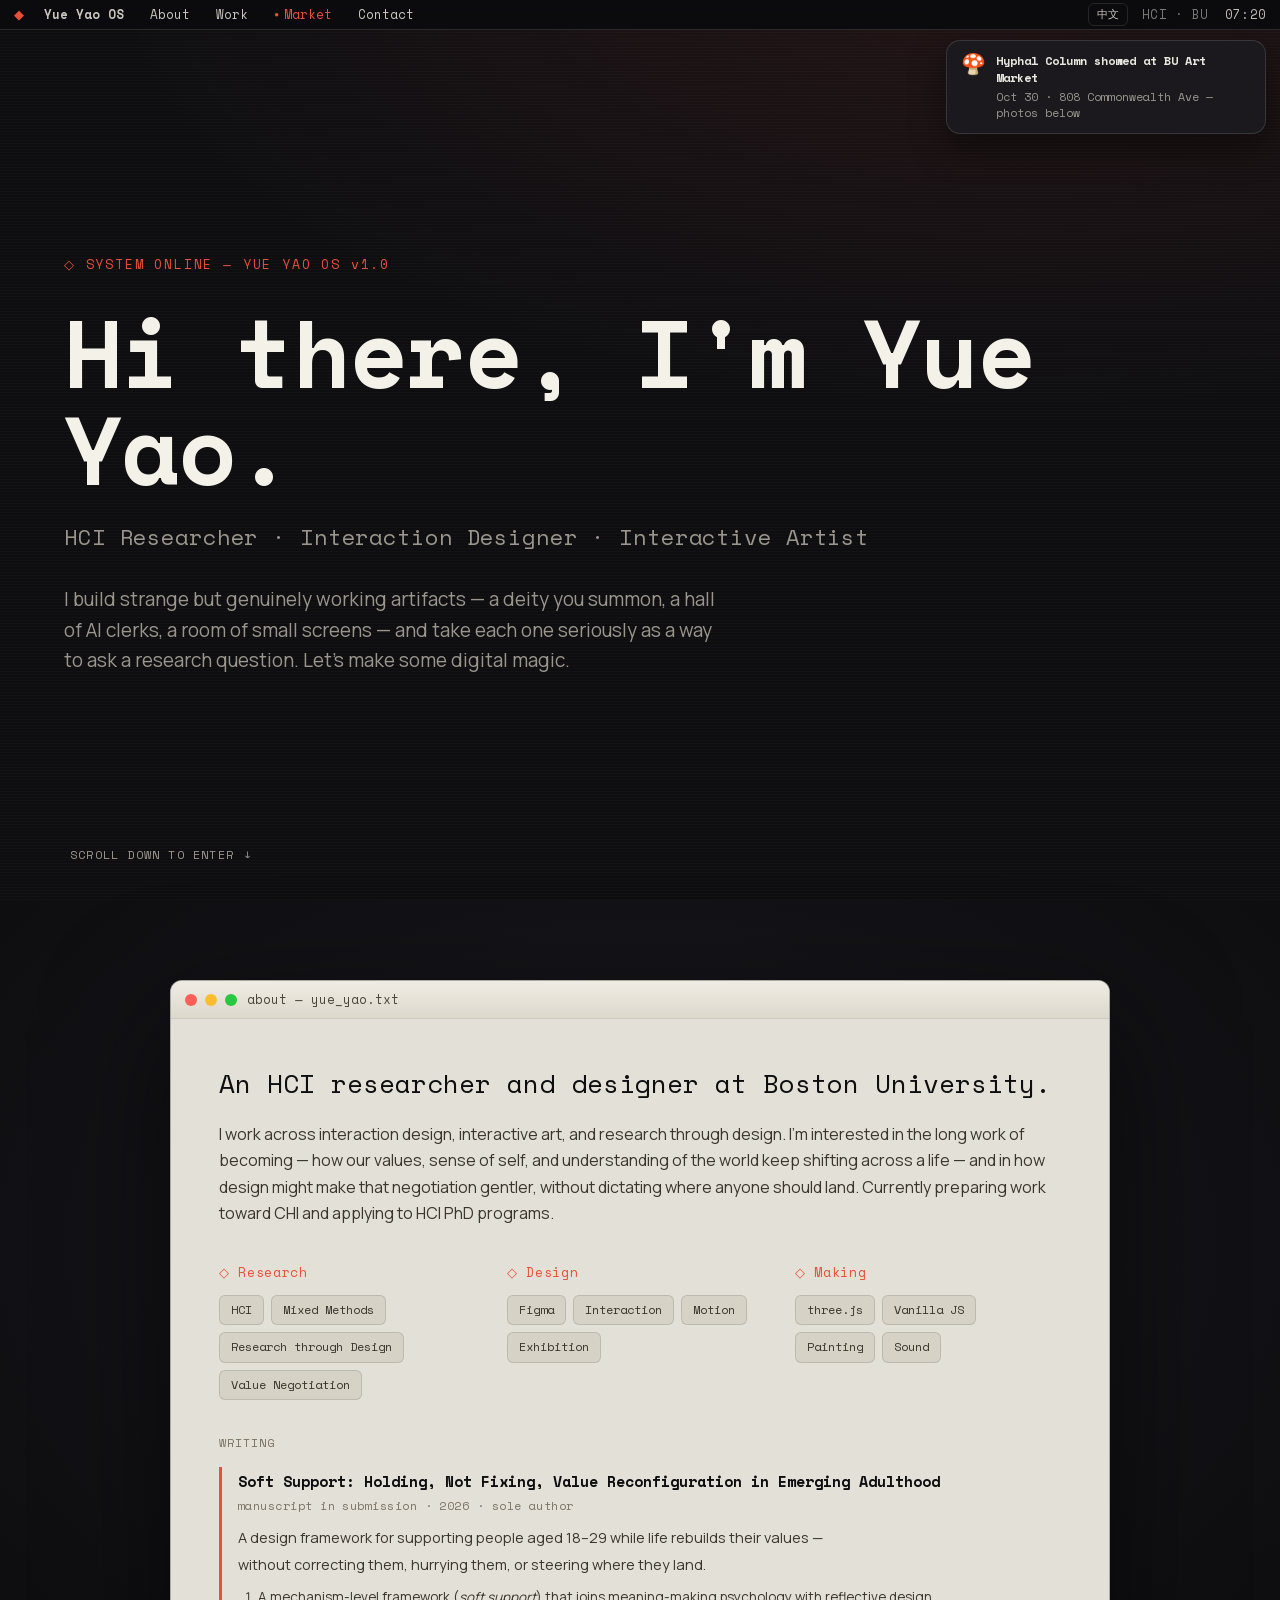
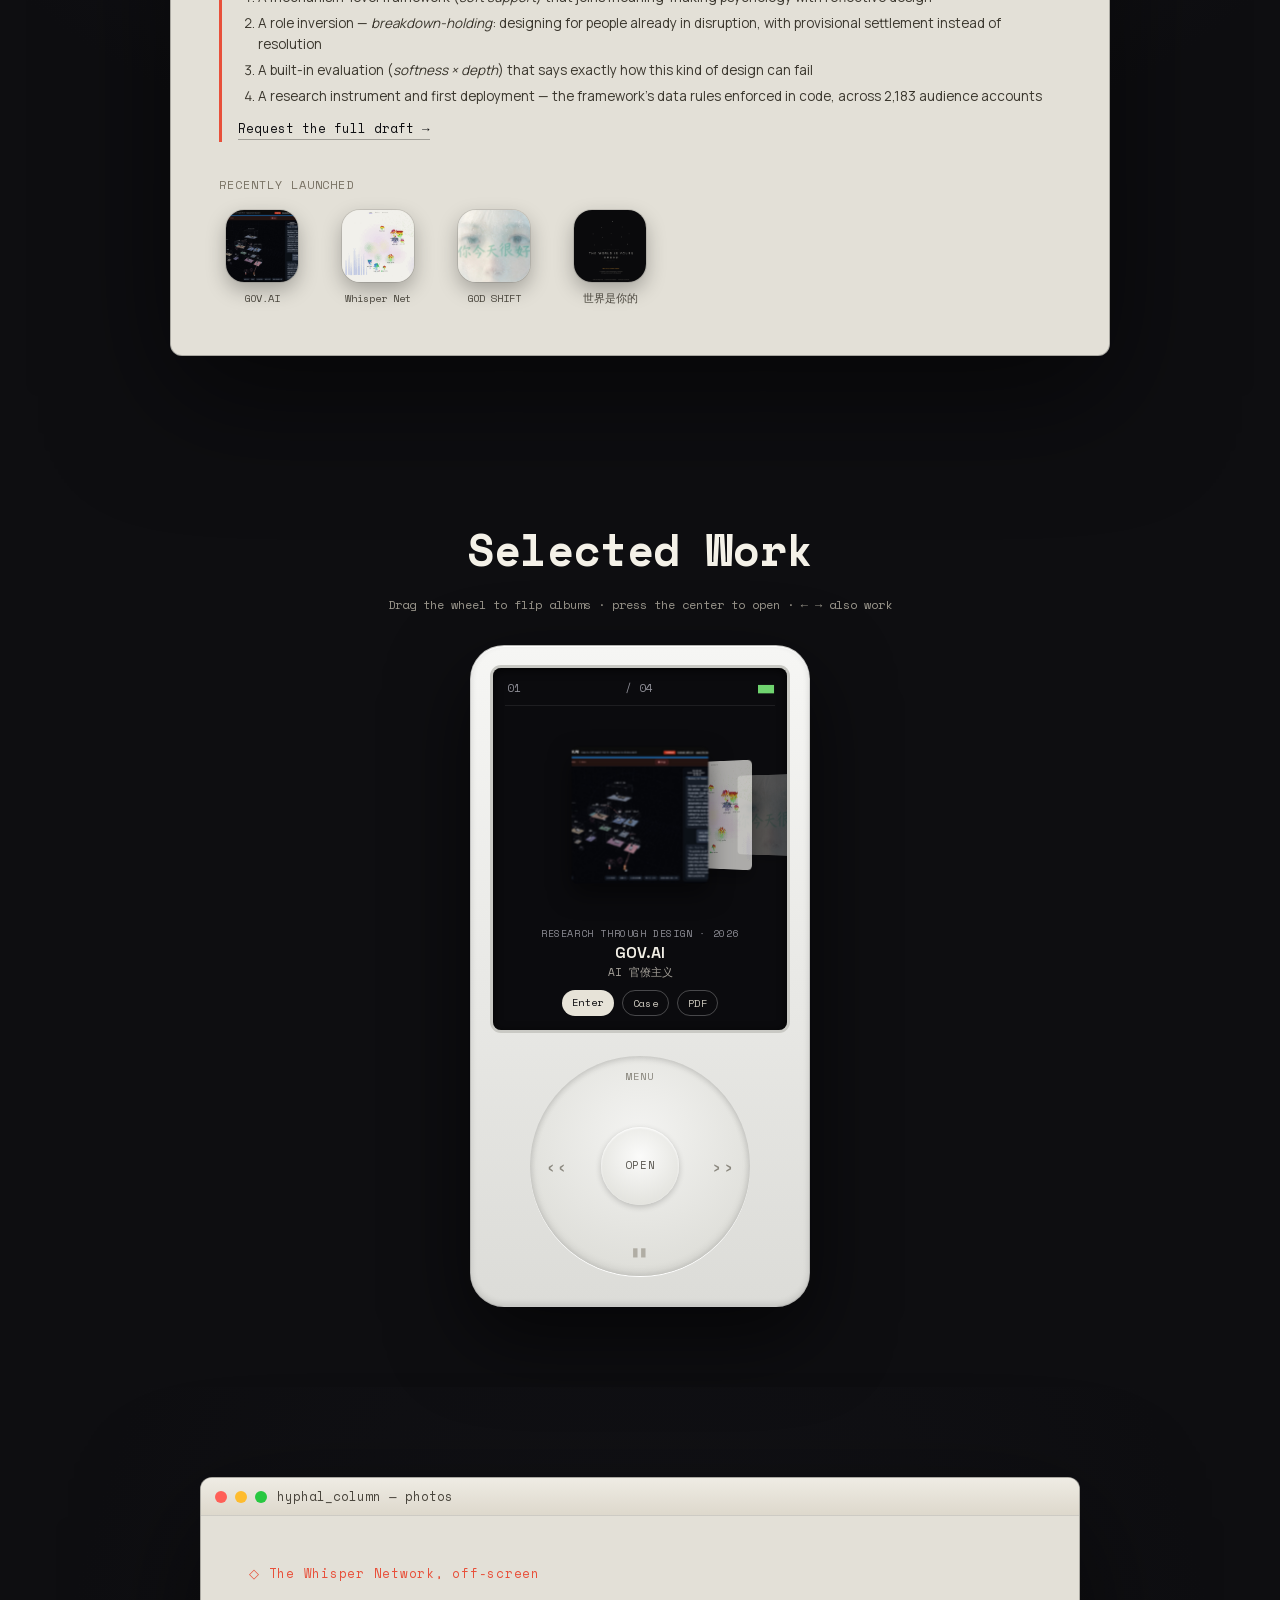
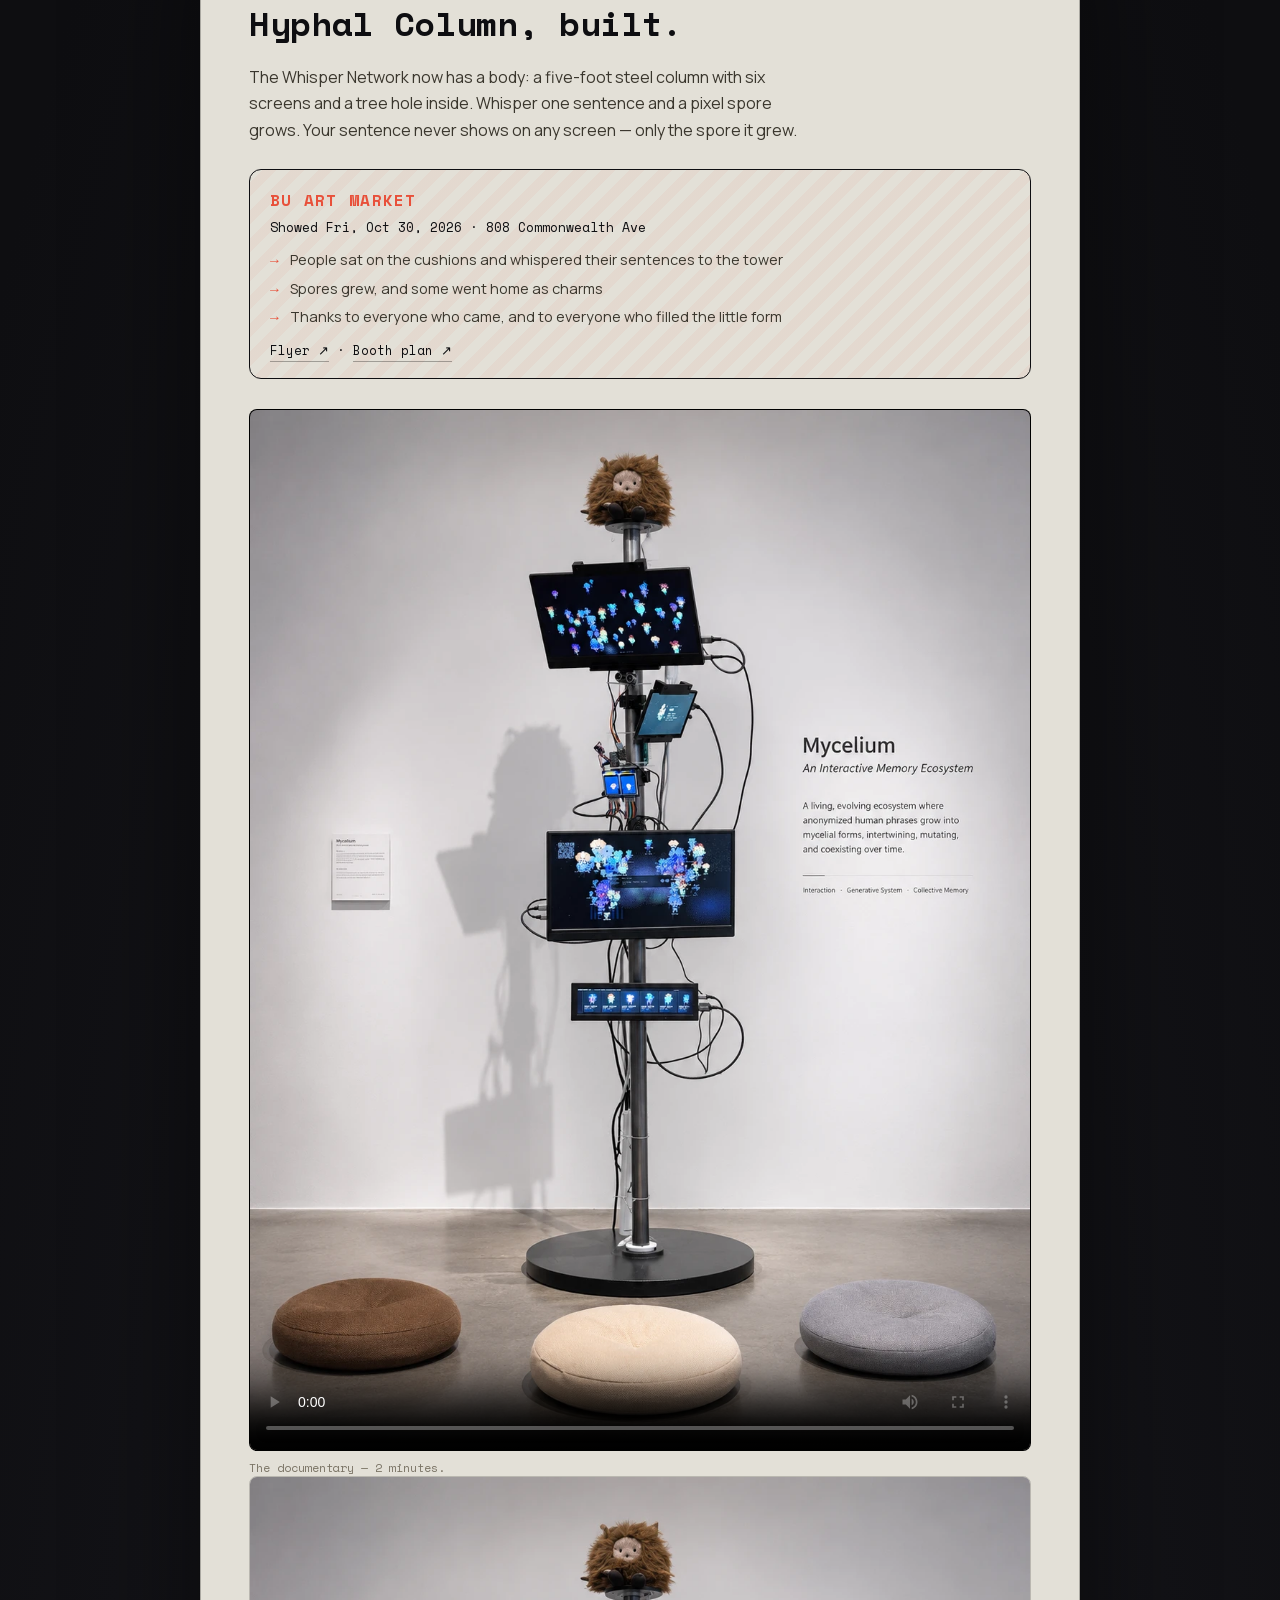
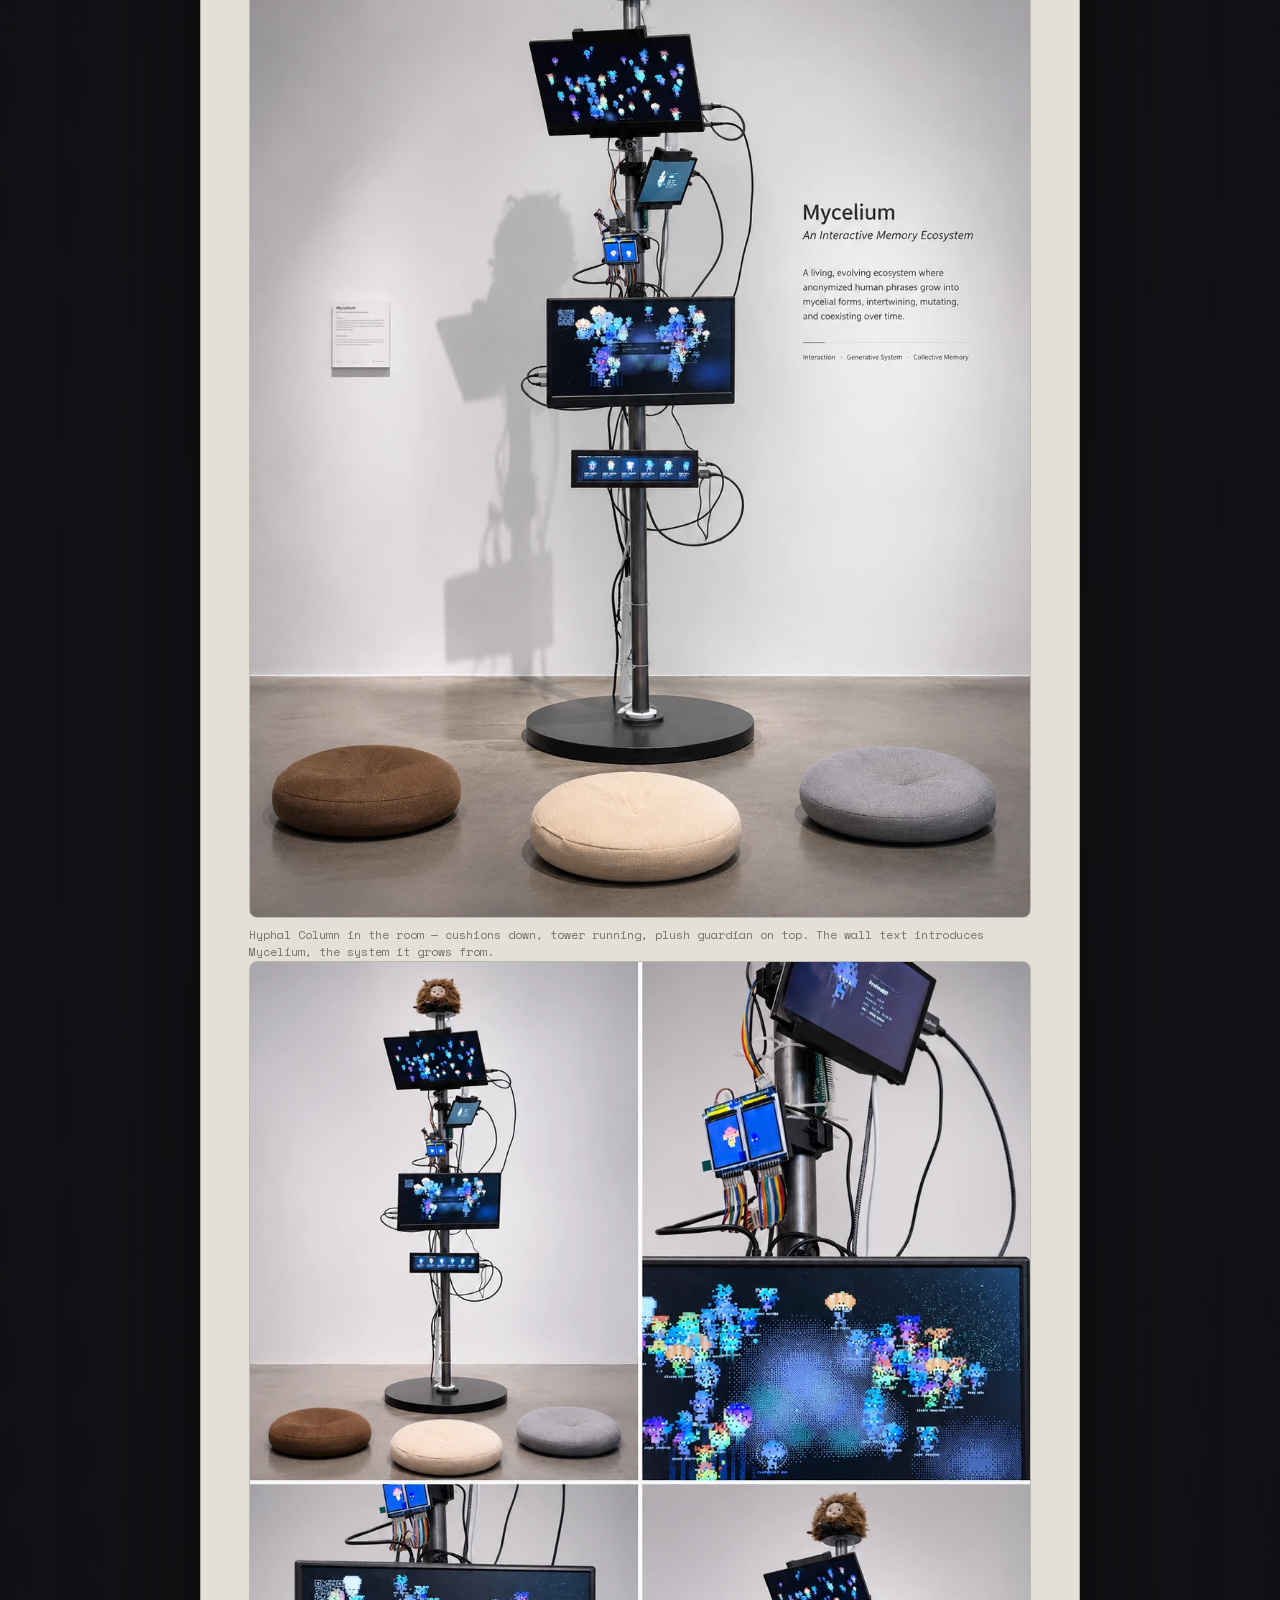
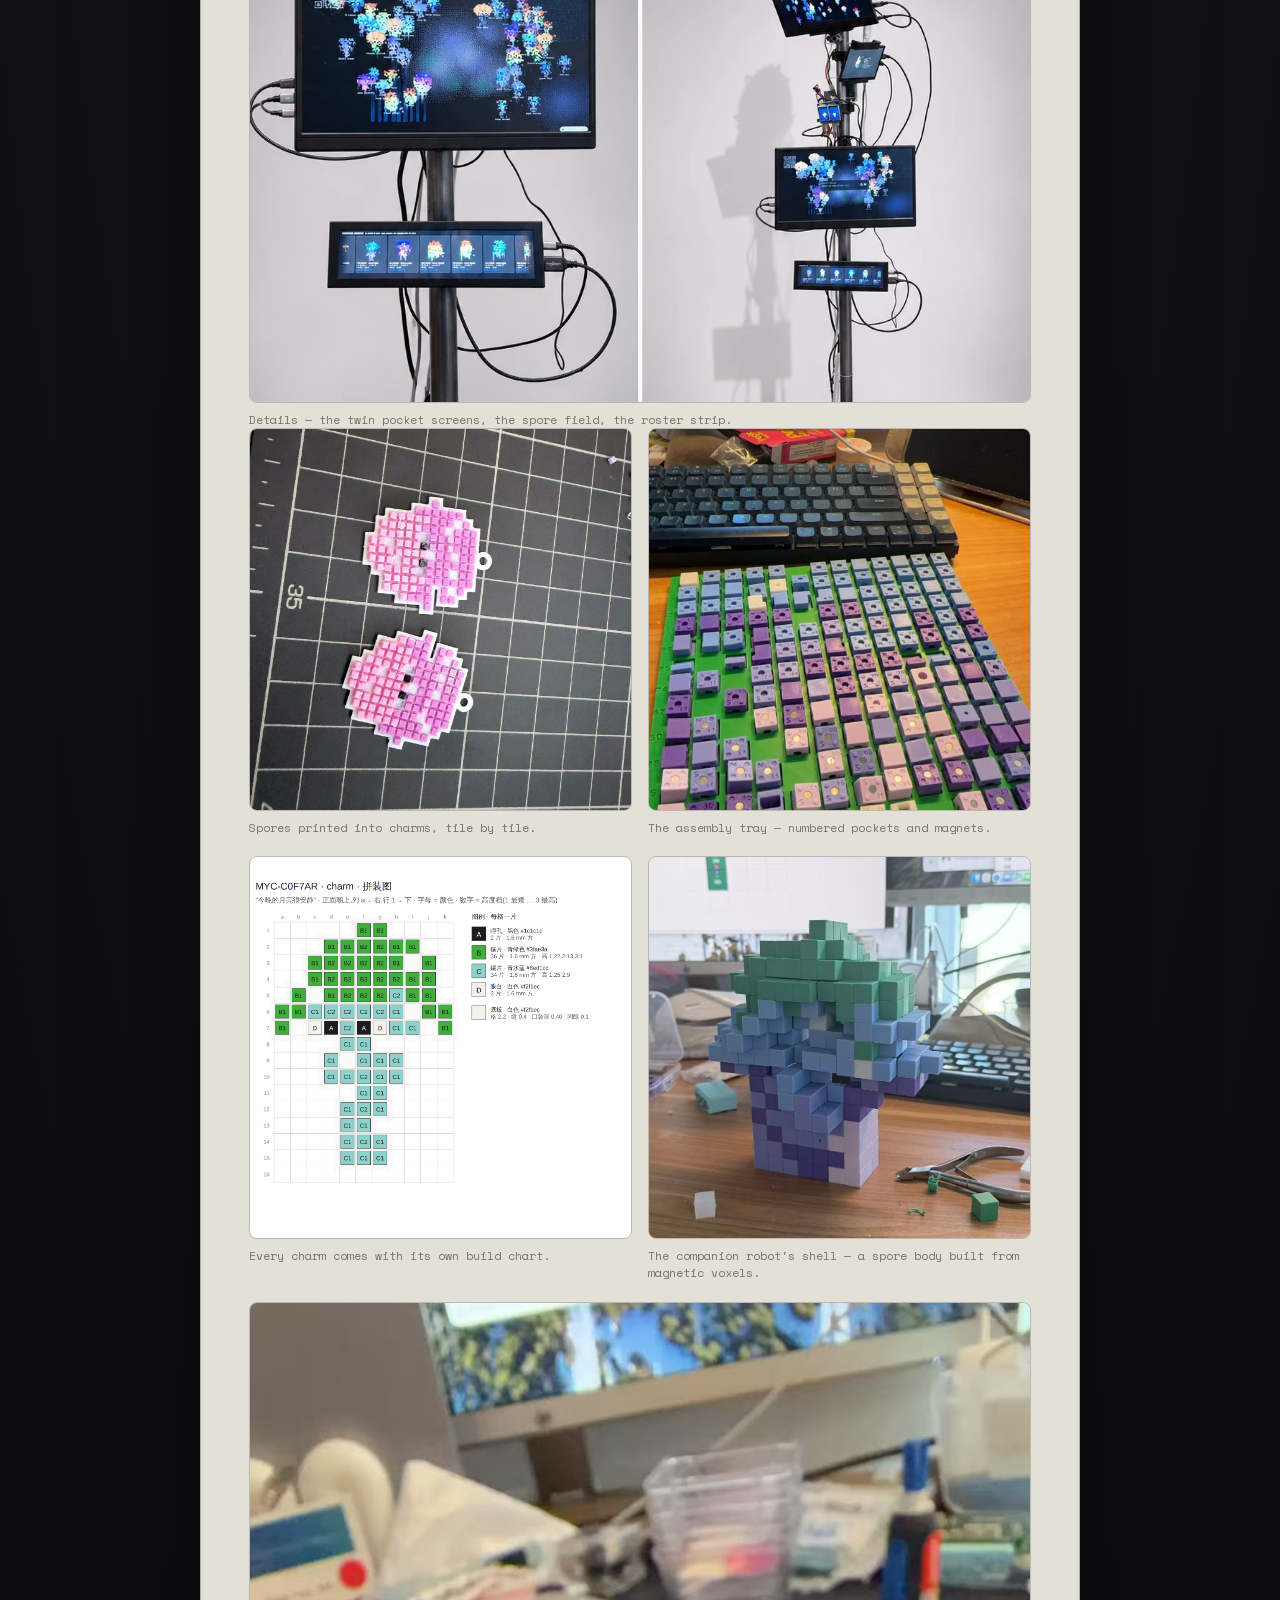
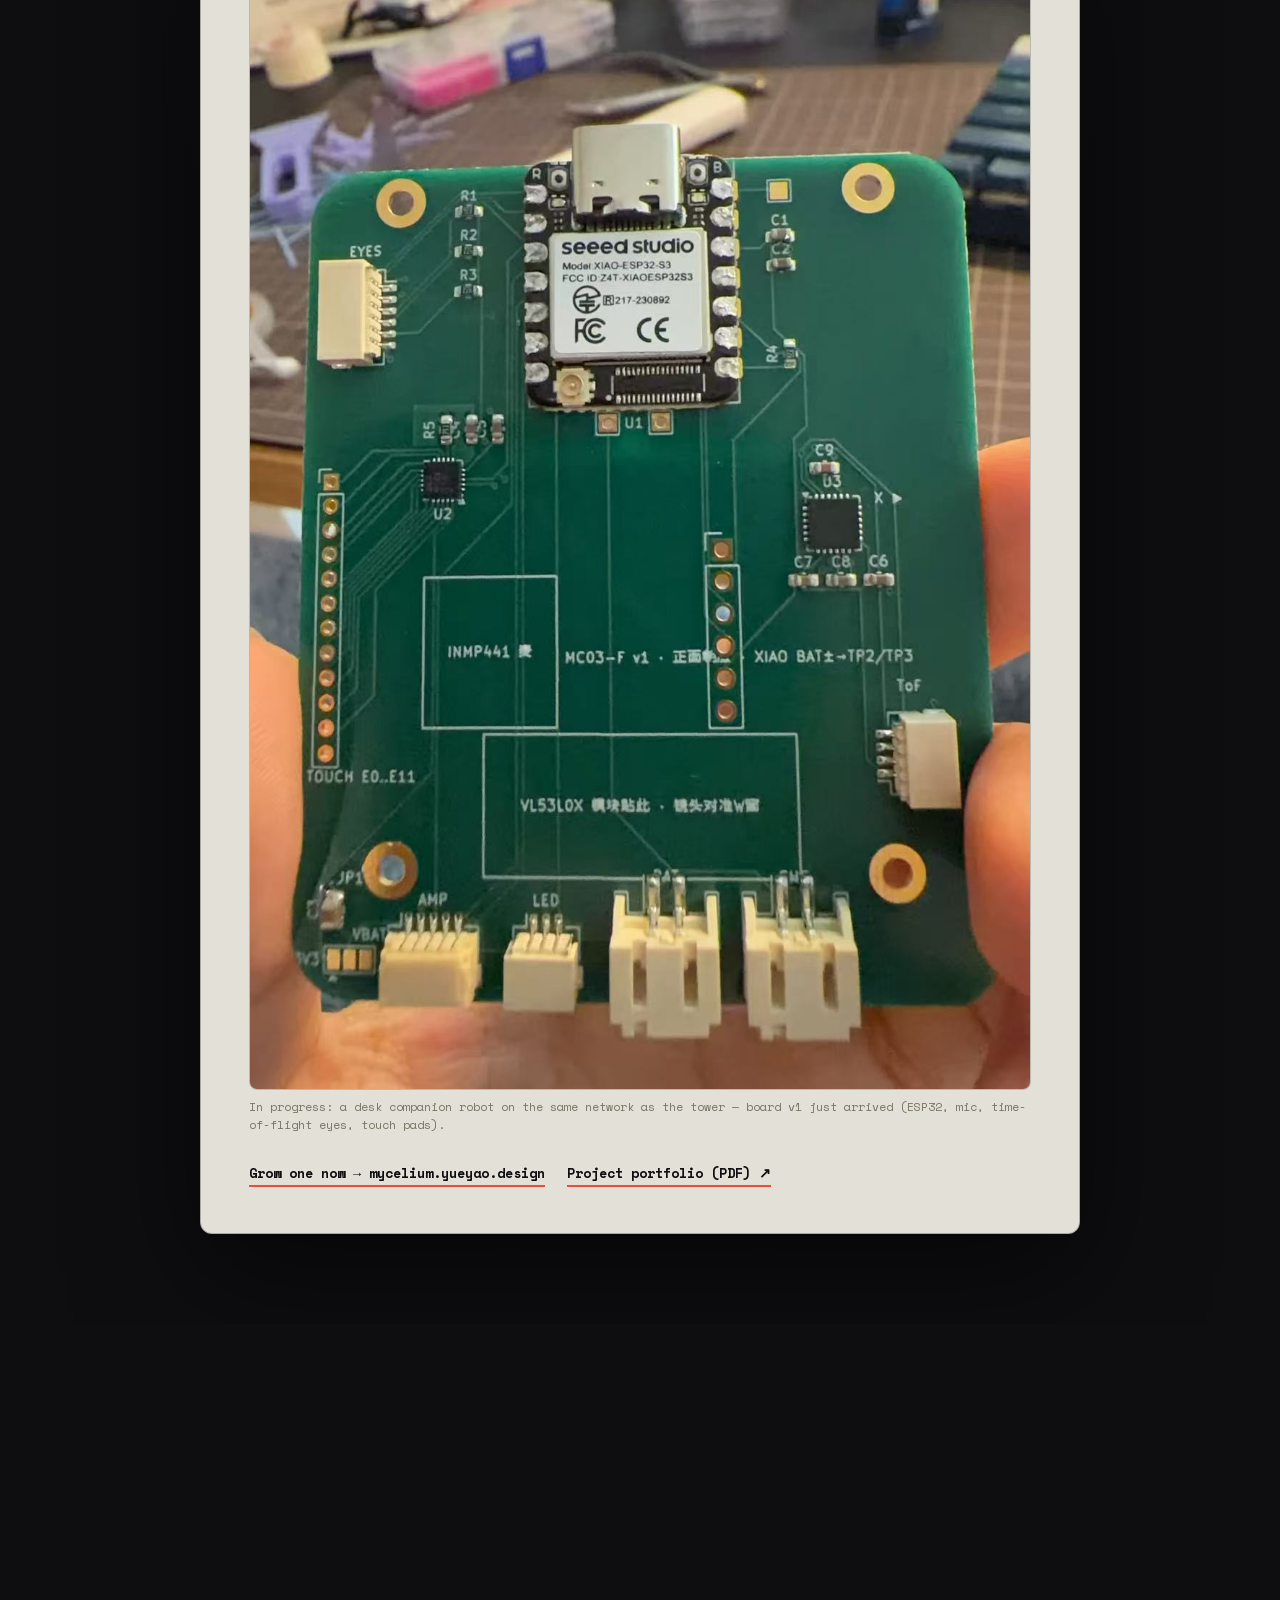
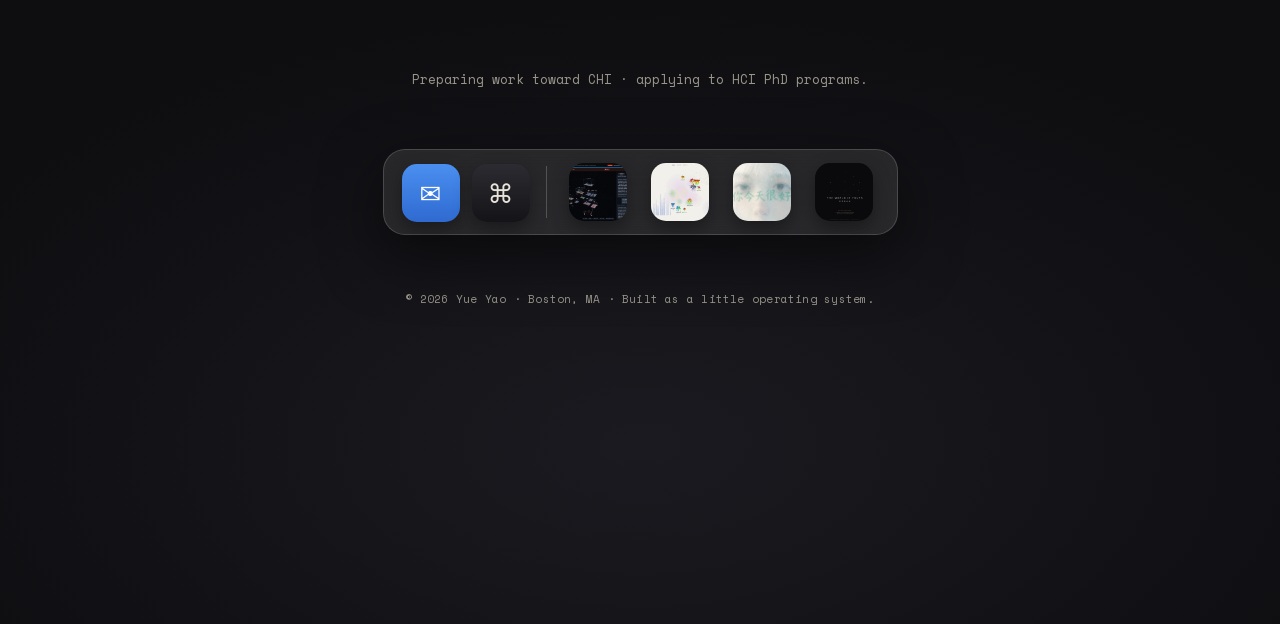
==== commit 53a01830: "Add Hyphal Column documentary video (2 min, 1080p) to the market section" ====
--- a/index.html
+++ b/index.html
@@ -143,7 +143,7 @@
             <article class="album" data-i="2"
               data-title="GOD SHIFT" data-cn="神谕之镜" data-cat="Playable Game" data-year="2026"
               data-demo="https://godshift.yueyao.design/" data-demolabel="Play"
-              data-case="https://godshift.yueyao.design/portfolio-v2.html">
+              data-case="https://godshift.yueyao.design/portfolio-v2.html" data-pdf="assets/docs/godshift-portfolio.pdf">
               <img src="assets/covers/god-shift.jpg" alt="GOD SHIFT">
             </article>
             <!-- album 3 -->
@@ -199,6 +199,10 @@
             <p class="ev-links"><a href="assets/docs/hyphal-flyer.pdf" target="_blank" rel="noopener"><span class="en">Flyer</span><span class="zh">传单</span> ↗</a> · <a href="assets/docs/hyphal-booth.pdf" target="_blank" rel="noopener"><span class="en">Booth plan</span><span class="zh">摊位安排</span> ↗</a></p>
           </div>
 
+          <figure class="gal-hero gal-video">
+            <video src="assets/projects/mycelium/hyphal-documentary.mp4" poster="assets/projects/mycelium/p8-gallery.webp" controls preload="metadata" playsinline></video>
+            <figcaption><span class="en">The documentary — 2 minutes.</span><span class="zh">纪录片——两分钟。</span></figcaption>
+          </figure>
           <figure class="gal-hero"><img src="assets/projects/mycelium/p8-gallery.webp" alt="The tower in the gallery with wall text and three floor cushions" loading="lazy">
             <figcaption><span class="en">Hyphal Column in the room — cushions down, tower running, plush guardian on top. The wall text introduces Mycelium, the system it grows from.</span><span class="zh">菌柱在现场——蒲团铺好，塔跑着，顶上蹲着毛绒守卫。墙上的 Mycelium 介绍的是它背后的系统。</span></figcaption></figure>
           <figure class="gal-hero"><img src="assets/projects/mycelium/p9-details.webp" alt="Four detail shots: the field screen, twin pocket screens, and the roster strip" loading="lazy">
--- a/css/style.css
+++ b/css/style.css
@@ -242,6 +242,7 @@
 .gal-hero, .gal-2{ margin:0 0 20px; }
 .gal-sec figure{ margin:0; }
 .gal-sec figure img{ width:100%; border-radius:8px; border:1px solid rgba(0,0,0,.18); }
+.gal-video video{ width:100%; display:block; border-radius:8px; border:1px solid rgba(0,0,0,.18); background:#000; }
 .gal-2{ display:grid; grid-template-columns:1fr 1fr; gap:16px; }
 .gal-2 figure img{ aspect-ratio:1/1; object-fit:cover; }
 .gal-sec figcaption{ font-family:var(--mono); font-size:11.5px; line-height:1.5; color:#7a7365; margin-top:8px; }
